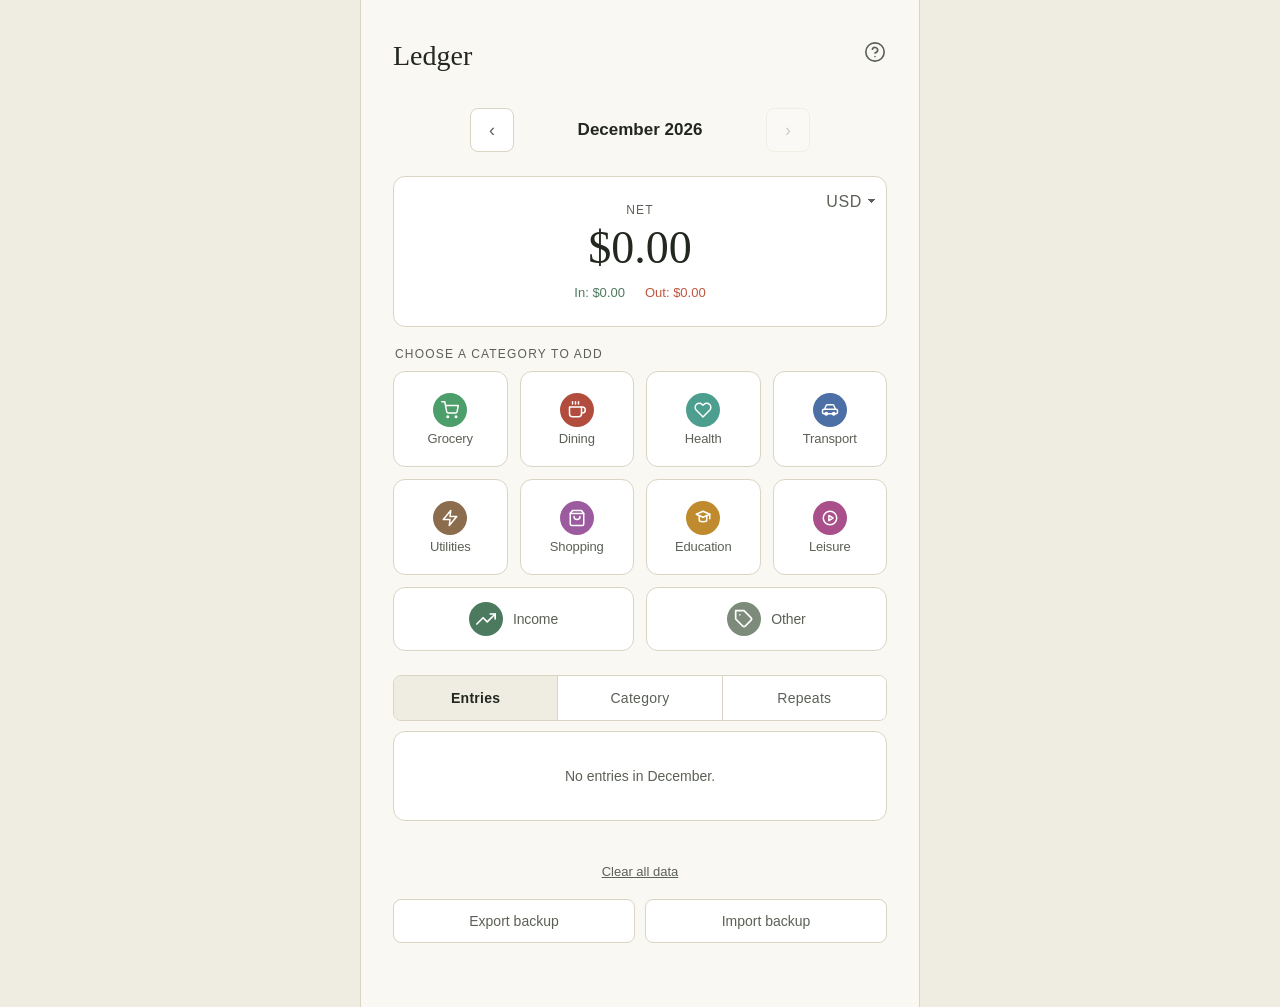
==== index.html @ 0d88c91e "CPM-999 Initial commit" ====
<!DOCTYPE html>
<html lang="en">
<head>
<meta charset="UTF-8">
<meta name="viewport" content="width=device-width, initial-scale=1, viewport-fit=cover">
<meta name="color-scheme" content="light dark">
<link rel="icon" type="image/svg+xml" href="data:image/svg+xml,%3Csvg%20xmlns%3D%22http%3A%2F%2Fwww.w3.org%2F2000%2Fsvg%22%20viewBox%3D%220%200%201024%201024%22%3E%20%3Cstyle%3E%20.bg%7Bfill%3A%237C8B7A%7D.page%7Bfill%3A%23FAF8F3%7D.spine%7Bfill%3A%235C695A%7D.line%7Bfill%3A%238B9682%7D.coin%7Bfill%3A%234C7A5E%7D.mark%7Bstroke%3A%23FAF8F3%7D%20%40media%20%28prefers-color-scheme%3A%20dark%29%7B%20.bg%7Bfill%3A%239BAA98%7D.spine%7Bfill%3A%236E7C6C%7D.line%7Bfill%3A%23A3AE9B%7D.coin%7Bfill%3A%233E6B50%7D%20%7D%20%3C%2Fstyle%3E%20%3Crect%20width%3D%221024%22%20height%3D%221024%22%20rx%3D%22200%22%20class%3D%22bg%22%2F%3E%20%3CclipPath%20id%3D%22pg%22%3E%3Crect%20x%3D%22300%22%20y%3D%22210%22%20width%3D%22460%22%20height%3D%22620%22%20rx%3D%2234%22%2F%3E%3C%2FclipPath%3E%20%3Cg%20clip-path%3D%22url%28%23pg%29%22%3E%20%3Crect%20x%3D%22300%22%20y%3D%22210%22%20width%3D%22460%22%20height%3D%22620%22%20class%3D%22page%22%2F%3E%20%3Crect%20x%3D%22300%22%20y%3D%22210%22%20width%3D%2270%22%20height%3D%22620%22%20class%3D%22spine%22%2F%3E%20%3C%2Fg%3E%20%3Cg%20class%3D%22line%22%3E%20%3Crect%20x%3D%22430%22%20y%3D%22360%22%20width%3D%22260%22%20height%3D%2226%22%20rx%3D%2213%22%2F%3E%20%3Crect%20x%3D%22430%22%20y%3D%22460%22%20width%3D%22260%22%20height%3D%2226%22%20rx%3D%2213%22%2F%3E%20%3Crect%20x%3D%22430%22%20y%3D%22560%22%20width%3D%22260%22%20height%3D%2226%22%20rx%3D%2213%22%2F%3E%20%3Crect%20x%3D%22430%22%20y%3D%22660%22%20width%3D%22130%22%20height%3D%2226%22%20rx%3D%2213%22%2F%3E%20%3C%2Fg%3E%20%3Ccircle%20cx%3D%22720%22%20cy%3D%22800%22%20r%3D%22130%22%20class%3D%22coin%22%2F%3E%20%3Cpath%20d%3D%22M665%20805%20L705%20850%20L785%20745%22%20fill%3D%22none%22%20class%3D%22mark%22%20stroke-width%3D%2228%22%20stroke-linecap%3D%22round%22%20stroke-linejoin%3D%22round%22%2F%3E%20%3C%2Fsvg%3E">
<link rel="icon" type="image/png" sizes="32x32" media="(prefers-color-scheme: light)" href="[data-uri]">
<link rel="icon" type="image/png" sizes="16x16" media="(prefers-color-scheme: light)" href="[data-uri]">
<link rel="icon" type="image/png" sizes="32x32" media="(prefers-color-scheme: dark)" href="[data-uri]">
<link rel="icon" type="image/png" sizes="16x16" media="(prefers-color-scheme: dark)" href="[data-uri]">
<link rel="apple-touch-icon" sizes="180x180" href="[data-uri]">
<meta name="apple-mobile-web-app-capable" content="yes">
<meta name="mobile-web-app-capable" content="yes">
<meta name="apple-mobile-web-app-title" content="Ledger">
<meta name="apple-mobile-web-app-status-bar-style" content="default">
<meta name="format-detection" content="telephone=no">
<meta name="theme-color" content="#FAF8F3" media="(prefers-color-scheme: light)">
<meta name="theme-color" content="#1B1D18" media="(prefers-color-scheme: dark)">
<title>Ledger — expense tracker</title>
<style>
  :root {
    --paper: #FAF8F3;
    --ink: #22271F;
    --ink-soft: #5B6156;
    --hairline: #D9D4C4;
    --accent: #7C8B7A;
    /* Same sage, darkened to clear 4.5:1 on paper and card. --accent itself
       is only 3.4:1 there, which is fine behind white text or as a 1px
       border but fails as a text colour. */
    --accent-text: #5A6858;
    --expense: #C0563F;
    --income: #4C7A5E;
    --card: #FFFFFF;
    --shell: #EFECE2;
  }
  @media (prefers-color-scheme: dark) {
    :root {
      --paper: #1B1D18;
      --ink: #EDEAE0;
      --ink-soft: #A8AA9C;
      --hairline: #454940;
      --accent: #9BAA98;
      /* Already 7:1 on this ground, so no darkened variant is needed. */
      --accent-text: #9BAA98;
      --expense: #E2795F;
      --income: #7FB894;
      /* Lifted well clear of --paper: at #24261F the cards were 1.1:1
         against the page and the border did all the work of defining them. */
      --card: #34372D;
      --shell: #121410;
    }
  }
  * { box-sizing: border-box; }
  html {
    -webkit-text-size-adjust: 100%;
    background: var(--paper);
  }
  body {
    margin: 0;
    background: var(--paper);
    color: var(--ink);
    font-family: -apple-system, BlinkMacSystemFont, "Segoe UI", sans-serif;
    -webkit-font-smoothing: antialiased;
    -webkit-tap-highlight-color: transparent;
    overscroll-behavior-y: none;
  }
  /* Interactive elements: kill the 350ms double-tap delay, the long-press
     callout menu, and accidental text selection on rapid taps. */
  button, select, .tile, .tab-btn {
    touch-action: manipulation;
    -webkit-user-select: none;
    user-select: none;
    -webkit-touch-callout: none;
  }
  button { color: inherit; }
  :focus-visible {
    outline: 2px solid var(--accent);
    outline-offset: 2px;
  }
  @media (prefers-reduced-motion: reduce) {
    * { transition: none !important; animation: none !important; }
  }
  .wrap {
    max-width: 480px;
    margin: 0 auto;
    padding-top: max(24px, env(safe-area-inset-top));
    padding-left: max(20px, env(safe-area-inset-left));
    padding-right: max(20px, env(safe-area-inset-right));
    padding-bottom: calc(48px + env(safe-area-inset-bottom));
  }
  header {
    display: flex;
    align-items: flex-start;
    justify-content: space-between;
    margin-bottom: 24px;
  }
  header h1 {
    font-family: Georgia, "Times New Roman", serif;
    font-weight: 400;
    font-size: 24px;
    margin: 0;
  }
  /* Ghost icon button, matching .calc-cancel's minimal chrome — the hit
     area is a full 44pt square, pulled back with negative margin so the
     visible glyph aligns with the title rather than the header edge. */
  .help-btn {
    flex-shrink: 0;
    width: 44px;
    height: 44px;
    margin: -10px -10px 0 0;
    padding: 0;
    border: none;
    background: none;
    color: var(--ink-soft);
    display: flex;
    align-items: center;
    justify-content: center;
    cursor: pointer;
  }
  .help-btn svg { width: 22px; height: 22px; }
  /* A set-once preference, so it reads as quiet text — but keeps a full
     44pt hit area via padding rather than visible bulk. */
  #currencySelect {
    position: absolute;
    top: 2px;
    right: 2px;
    height: 44px;
    padding: 0 22px 0 8px;
    border: none;
    border-radius: 8px;
    background-color: transparent;
    color: var(--ink-soft);
    font-size: 16px; /* below 16px iOS zooms the page on focus */
    letter-spacing: 0.04em;
    font-family: inherit;
    text-align: right;
    -webkit-appearance: none;
    appearance: none;
    background-image: linear-gradient(45deg, transparent 50%, var(--ink-soft) 50%),
                      linear-gradient(135deg, var(--ink-soft) 50%, transparent 50%);
    background-position: calc(100% - 12px) 50%, calc(100% - 8px) 50%;
    background-size: 4px 4px, 4px 4px;
    background-repeat: no-repeat;
  }

  .balance-card {
    position: relative;
    background: var(--card);
    border: 1px solid var(--hairline);
    border-radius: 12px;
    padding: 26px 24px;
    text-align: center;
    margin-bottom: 20px;
  }
  .balance-label {
    font-size: 12px;
    letter-spacing: 0.1em;
    text-transform: uppercase;
    color: var(--ink-soft);
    margin: 0 0 8px;
  }
  .balance-amount {
    font-family: Georgia, "Times New Roman", serif;
    font-size: 40px;
    line-height: 1;
    margin: 0;
    font-variant-numeric: tabular-nums;
  }
  .balance-amount.negative { color: var(--expense); }
  .balance-sub {
    display: flex;
    justify-content: center;
    gap: 20px;
    margin-top: 14px;
    font-size: 13px;
    color: var(--ink-soft);
  }
  .balance-sub span.in { color: var(--income); }
  .balance-sub span.out { color: var(--expense); }

  .section-label {
    font-size: 12px;
    letter-spacing: 0.1em;
    text-transform: uppercase;
    color: var(--ink-soft);
    margin: 0 0 10px 2px;
  }

  /* Ten categories, four columns, three rows — every category on screen with
     no sideways scroll and no part-empty row.

     Five columns fit the same ten tiles in two rows, but at 390px that left
     each tile ~64px wide and the grid read as jammed. Four columns give ~80px,
     which is the roomy feel the old 8-visible layout had, and the third row
     is filled rather than ragged: Income and Other — the income one and the
     catch-all — span two columns each as wide tiles. */
  .tile-grid {
    display: grid;
    /* minmax(0, …) not 1fr: a plain 1fr floors each track at the tile's
       min-content width, and the longer labels are wide enough to push the
       last column off-screen rather than letting the track shrink. */
    grid-template-columns: repeat(4, minmax(0, 1fr));
    gap: 10px;
    margin-bottom: 24px;
  }
  .tile {
    background: var(--card);
    border: 1px solid var(--hairline);
    border-radius: 12px;
    min-height: 84px;
    padding: 10px 3px 8px;
    display: flex;
    flex-direction: column;
    align-items: center;
    /* Safe to centre because .tile-label below reserves the same height in
       every tile, so all ten content blocks are identical and the icons land
       on one line anyway. Centring without that reservation lifts the
       wrapping tile's icon above the row; top-anchoring instead leaves dead
       space under the short labels. Equal label heights avoids both. */
    justify-content: center;
    gap: 5px;
    cursor: pointer;
    font-family: inherit;
    transition: transform 0.12s ease, background 0.12s ease;
  }
  .tile:active {
    transform: scale(0.94);
    background: var(--hairline);
  }
  /* The two catch-all tiles take the last row as a pair, laid out
     horizontally so they read as a deliberate group rather than as two
     square tiles stretched to fit. */
  .tile.wide {
    grid-column: span 2;
    flex-direction: row;
    justify-content: center;
    min-height: 58px;
    gap: 10px;
    padding: 8px 12px;
  }
  .tile.wide .tile-label {
    width: auto;
    text-align: left;
    font-size: 13px;
  }
  .tile-icon {
    width: 34px;
    height: 34px;
    border-radius: 50%;
    display: flex;
    align-items: center;
    justify-content: center;
    color: #fff;
    flex-shrink: 0;
  }
  .tile-label {
    /* Floor is 11px: below that these labels stop being comfortably legible
       on a phone. At four columns every name fits on one line down to a
       320px viewport, but the soft hyphens defined in the script stay as a
       safety net — the tile centres one or two lines equally well. */
    font-size: clamp(11px, 3.2vw, 12.5px);
    color: var(--ink-soft);
    text-align: center;
    line-height: 1.15;
    letter-spacing: -0.01em;
    width: 100%;
    hyphens: auto;
    -webkit-hyphens: auto;
    overflow-wrap: break-word;
    display: flex;
    flex-direction: column;
    justify-content: center;
  }
  /* Four columns leave every label on one line down to a 320px viewport, so
     the two-line reservation this used to need at five columns is gone — it
     only added dead space under the short names. */

  /* Swipe-to-delete: .entry is the clipping track, .entry-content slides over
     the delete action sitting behind it. */
  .entry {
    position: relative;
    overflow: hidden;
    background: var(--card); /* backstop: never let anything show through */
    border-bottom: 1px solid var(--hairline);
  }
  .entry:last-child { border-bottom: none; }
  .entry-content {
    position: relative;
    display: flex;
    align-items: center;
    justify-content: space-between;
    gap: 10px;
    padding: 12px 16px;
    min-height: 60px;
    background: var(--card);
    transform: translate3d(0, 0, 0);
    transition: transform 0.25s cubic-bezier(0.22, 0.61, 0.36, 1),
                background 0.14s ease;
  }
  /* Layer promotion only while dragging — a permanent will-change on every
     row means dozens of compositor layers repainting on every render. */
  .entry.swiping .entry-content,
  .entry.open-left .entry-content,
  .entry.open-right .entry-content { will-change: transform; }
  .entry.swiping .entry-content { transition: none; }
  /* Action panels are only painted while a swipe is actually happening.
     Leaving a full-height red Delete panel permanently rendered under
     every row means any compositor hiccup on re-render can flash it
     through — which is exactly what iOS did after saving an edit. */
  .entry-actions,
  .entry-actions-left {
    position: absolute;
    top: 0;
    bottom: 0;
    width: 96px;
    display: flex;
    opacity: 0;
    pointer-events: none;
  }
  .entry-actions { right: 0; }
  .entry-actions-left { left: 0; }
  .entry.swiping .entry-actions,
  .entry.swiping .entry-actions-left,
  .entry.open-right .entry-actions,
  .entry.open-left .entry-actions-left {
    opacity: 1;
    pointer-events: auto;
  }
  .entry-edit {
    flex: 1;
    border: none;
    background: var(--accent);
    color: #fff;
    font-size: 15px;
    font-family: inherit;
    cursor: pointer;
  }
  .entry-edit:active { filter: brightness(0.92); }
  .entry-delete {
    flex: 1;
    border: none;
    background: var(--expense);
    color: #fff;
    font-size: 15px;
    font-family: inherit;
    cursor: pointer;
  }
  .entry-delete:active { filter: brightness(0.9); }
  .entry-left { display: flex; align-items: center; gap: 10px; min-width: 0; }
  .entry-dot {
    width: 26px;
    height: 26px;
    border-radius: 50%;
    flex-shrink: 0;
    display: flex;
    align-items: center;
    justify-content: center;
    color: #fff;
  }
  .entry-text { display: flex; flex-direction: column; min-width: 0; }
  .entry-desc {
    font-size: 15px;
    overflow: hidden;
    text-overflow: ellipsis;
    white-space: nowrap;
  }
  /* Clamped like .entry-desc above: a long category name ('Aug 17 ·
     Utilities') used to wrap and make that one row taller than its
     neighbours, so row heights rippled with the day of the month. */
  .entry-meta {
    font-size: 13px;
    color: var(--ink-soft);
    margin-top: 1px;
    overflow: hidden;
    text-overflow: ellipsis;
    white-space: nowrap;
  }
  .entry-right { display: flex; align-items: center; flex-shrink: 0; }
  .entry-amount {
    font-variant-numeric: tabular-nums;
    font-size: 15px;
    font-weight: 500;
  }
  .entry-amount.expense { color: var(--expense); }
  .entry-amount.income { color: var(--income); }
  .show-all-btn {
    display: block;
    width: 100%;
    min-height: 48px;
    border: none;
    border-top: 1px solid var(--hairline);
    background: var(--card);
    color: var(--accent-text);
    font-family: inherit;
    font-size: 14px;
    font-weight: 500;
    cursor: pointer;
  }
  .show-all-btn:active { background: var(--hairline); }
  .swipe-hint {
    text-align: center;
    font-size: 12px;
    color: var(--ink-soft);
    padding: 10px 4px 2px;
  }

  .entry-list-card {
    background: var(--card);
    border: 1px solid var(--hairline);
    border-radius: 12px;
    overflow: hidden;
  }
  .tab-row {
    display: flex;
    border: 1px solid var(--hairline);
    border-radius: 8px;
    overflow: hidden;
    margin-bottom: 10px;
  }
  /* The month is now the scope for the whole view, so it stays pinned
     while you scroll rather than scrolling away above the entries.
     The opaque background has to span the full content column — when this
     was capped at 340px inside a 350px column, rows scrolled visibly
     through the ~5px gutter left at each side. The cap now lives on the
     inner row instead, so the controls keep their original placement. */
  .month-nav {
    position: sticky;
    top: 0;
    z-index: 10;
    margin-left: calc(-1 * max(20px, env(safe-area-inset-left)));
    margin-right: calc(-1 * max(20px, env(safe-area-inset-right)));
    margin-bottom: 14px;
    padding: 6px max(20px, env(safe-area-inset-right)) 10px
                  max(20px, env(safe-area-inset-left));
    background: var(--paper);
  }
  .month-nav-inner {
    display: flex;
    align-items: center;
    justify-content: center;
    gap: 8px;
    max-width: 340px;
    margin: 0 auto;
  }
  .month-label {
    display: inline-flex;
    flex: 1;
    align-items: center;
    justify-content: center;
    gap: 8px;
    min-height: 44px;
    min-width: 0;
    padding: 0 6px;
    border: none;
    border-radius: 8px;
    background: transparent;
    /* explicit, or browsers grey the text out when disabled */
    color: var(--ink);
    font-family: inherit;
    font-size: 17px;
    font-weight: 600;
    text-align: center;
    cursor: pointer;
  }
  .month-label:disabled { cursor: default; }
  .today-pill {
    display: none;
    padding: 3px 8px;
    border-radius: 999px;
    background: var(--accent);
    color: var(--card);
    font-size: 11px;
    font-weight: 600;
    letter-spacing: 0.04em;
    text-transform: uppercase;
  }
  /* Only offered when it would actually do something. */
  .month-label.actionable .today-pill { display: inline-block; }
  .month-label.actionable:active { background: var(--hairline); }
  .month-arrow {
    width: 44px;
    height: 44px;
    border: 1px solid var(--hairline);
    border-radius: 8px;
    background: var(--card);
    color: var(--ink-soft);
    font-size: 18px;
    cursor: pointer;
    font-family: inherit;
  }
  .month-arrow:active { background: var(--hairline); }
  .tab-btn {
    flex: 1;
    min-height: 44px;
    padding: 0;
    background: var(--card);
    border: none;
    font-size: 14px;
    letter-spacing: 0.02em;
    color: var(--ink-soft);
    cursor: pointer;
    font-family: inherit;
  }
  .tab-btn + .tab-btn { border-left: 1px solid var(--hairline); }
  /* A view switch, not a primary action. Filling this with --ink gave it the
     same weight as the 'Add entry' button, and in dark mode that made the
     selected tab the brightest thing on screen — louder than the balance.
     Selection now reads from three quieter signals instead: recessed
     ground, full-strength ink, heavier weight. */
  .tab-btn.active {
    background: var(--shell);
    color: var(--ink);
    font-weight: 600;
  }

  .cat-row { border-bottom: 1px solid var(--hairline); }
  .cat-row:last-child { border-bottom: none; }
  /* The summary line is the disclosure control for the entries beneath it. */
  .cat-row-main {
    display: flex;
    align-items: center;
    justify-content: space-between;
    gap: 8px;
    width: 100%;
    padding: 12px 16px;
    border: none;
    background: none;
    font-family: inherit;
    text-align: left;
    cursor: pointer;
  }
  .cat-row-main:active { background: var(--hairline); }
  .cat-row-left { display: flex; align-items: center; gap: 10px; flex: 1; min-width: 0; }
  .cat-row-body { flex: 1; min-width: 0; }
  .cat-row-line {
    display: flex;
    align-items: baseline;
    justify-content: space-between;
    gap: 10px;
  }
  .cat-row-name { font-size: 14px; color: var(--ink); }
  .cat-row-count { font-size: 12px; color: var(--ink-soft); margin-top: 1px; }
  .cat-row-amount {
    font-variant-numeric: tabular-nums;
    font-size: 14px;
    font-weight: 500;
  }
  .cat-chevron {
    flex-shrink: 0;
    width: 16px;
    height: 16px;
    color: var(--ink-soft);
    transition: transform 0.18s ease;
  }
  .cat-row-main[aria-expanded="true"] .cat-chevron { transform: rotate(90deg); }

  /* Month-over-month change. This is a polarity reading, not a category
     identity, so it takes the status colours (--expense / --income) rather
     than any category hue — and it always ships an arrow and a number, so
     the meaning never rests on colour alone. */
  .cat-delta {
    display: inline-flex;
    align-items: baseline;
    gap: 3px;
    font-size: 12px;
    font-variant-numeric: tabular-nums;
    white-space: nowrap;
    color: var(--ink-soft);
  }
  .cat-delta.worse { color: var(--expense); }
  .cat-delta.better { color: var(--income); }
  .cat-delta-arrow { font-size: 11px; line-height: 1; }

  .cat-bar-track {
    height: 4px;
    background: var(--hairline);
    border-radius: 2px;
    margin-top: 6px;
    overflow: hidden;
  }
  .cat-bar-fill {
    height: 100%;
    /* Rounded at the data end only, so the bar reads as a measured length
       growing from the baseline rather than a floating capsule. */
    border-radius: 0 2px 2px 0;
    /* A category worth a rounding error still gets a visible mark instead of
       disappearing, which would read as 'no spending' rather than 'a little'. */
    min-width: 3px;
  }

  /* Disclosure: the individual entries behind a category's total. */
  .cat-detail { padding: 0 16px 10px 52px; }
  .cat-detail[hidden] { display: none; }
  .cat-detail-row {
    display: flex;
    align-items: baseline;
    justify-content: space-between;
    gap: 10px;
    width: 100%;
    min-height: 36px;
    padding: 5px 0;
    border: none;
    background: none;
    font-family: inherit;
    text-align: left;
    cursor: pointer;
    border-top: 1px solid var(--hairline);
  }
  .cat-detail-row:active { opacity: 0.55; }
  .cat-detail-desc {
    flex: 1;
    min-width: 0;
    font-size: 13px;
    color: var(--ink);
    overflow: hidden;
    text-overflow: ellipsis;
    white-space: nowrap;
  }
  .cat-detail-date { flex-shrink: 0; font-size: 12px; color: var(--ink-soft); }
  .cat-detail-amount.expense { color: var(--expense); }
  .cat-detail-amount.income { color: var(--income); }
  .cat-detail-amount {
    font-size: 13px;
    font-variant-numeric: tabular-nums;
    flex-shrink: 0;
  }
  .month-arrow[disabled] {
    opacity: 0.28;
    cursor: default;
  }
  .cat-group-label {
    display: flex;
    align-items: baseline;
    justify-content: space-between;
    gap: 10px;
    font-size: 11px;
    letter-spacing: 0.1em;
    text-transform: uppercase;
    color: var(--ink-soft);
    padding: 14px 16px 8px;
    border-bottom: 1px solid var(--hairline);
  }
  .cat-group-total {
    font-size: 13px;
    letter-spacing: 0;
    font-weight: 600;
    color: var(--ink);
    font-variant-numeric: tabular-nums;
  }
  .empty-state {
    text-align: center;
    padding: 36px 20px;
    color: var(--ink-soft);
    font-size: 14px;
  }

  .reset-link {
    display: block;
    width: 100%;
    min-height: 44px;
    text-align: center;
    margin-top: 28px;
    font-size: 13px;
    color: var(--ink-soft);
    text-decoration: underline;
    cursor: pointer;
    background: none;
    border: none;
    font-family: inherit;
  }
  .backup-row {
    display: flex;
    gap: 10px;
    margin-top: 6px;
  }
  .backup-btn {
    flex: 1;
    min-height: 44px;
    padding: 0;
    border: 1px solid var(--hairline);
    border-radius: 8px;
    background: var(--card);
    color: var(--ink-soft);
    font-size: 14px;
    cursor: pointer;
    font-family: inherit;
  }
  .backup-btn:active { background: var(--hairline); }

  /* Calculator overlay.
     Presented as a sheet that slides up, the way every native iOS modal
     does — it used to hard-cut from display:none, which is the single
     biggest tell that this isn't a native app. Kept out of the layout with
     visibility rather than display so the transform can animate at all, and
     the visibility flip is delayed on close until the slide has finished
     (same technique as .toast below). The paper ground lives on .calc-sheet,
     not here, so the page stays visible behind the sheet as it travels. */
  .calc-overlay {
    position: fixed;
    top: 0;
    left: 0;
    right: 0;
    /* Height is driven by JS off visualViewport so the Add button is never
       trapped under the iOS keyboard. This is the no-JS fallback. */
    height: 100%;
    height: 100dvh;
    z-index: 50;
    display: flex;
    flex-direction: column;
    overscroll-behavior: contain;
    visibility: hidden;
    pointer-events: none;
    transition: visibility 0s linear 0.3s;
  }
  .calc-overlay.open {
    visibility: visible;
    pointer-events: auto;
    transition: visibility 0s linear 0s;
  }
  .calc-sheet {
    flex: 1;
    min-height: 0;
    display: flex;
    flex-direction: column;
    background: var(--paper);
    transform: translateY(100%);
    /* Decelerating curve — the sheet arrives rather than stopping dead. */
    transition: transform 0.3s cubic-bezier(0.32, 0.72, 0, 1);
  }
  .calc-overlay.open .calc-sheet { transform: translateY(0); }
  /* Top half is locked at exactly 50% of the sheet, not "whatever's left
     after the bottom claims its share" — the two previously competed via
     flex-grow/shrink and the split drifted with content. */
  .calc-top-half {
    flex: 0 0 50%;
    min-height: 0;
    display: flex;
    flex-direction: column;
  }
  .calc-top {
    display: flex;
    align-items: center;
    justify-content: space-between;
    gap: 8px;
    flex: 0 0 auto;
    padding-top: max(10px, env(safe-area-inset-top));
    padding-left: max(16px, env(safe-area-inset-left));
    padding-right: max(16px, env(safe-area-inset-right));
    padding-bottom: 8px;
  }
  .calc-cancel {
    background: none;
    border: none;
    color: var(--ink-soft);
    font-size: 16px;
    min-height: 44px;
    padding: 0 4px 0 0;
    cursor: pointer;
    font-family: inherit;
  }
  .calc-cat {
    position: relative;
    display: flex;
    align-items: center;
    gap: 8px;
    min-width: 0;
    flex: 0 1 auto;
    min-height: 44px;
    font-size: 16px;
    color: var(--ink-soft);
  }
  .calc-cat .tile-icon { width: 24px; height: 24px; }
  /* A native select is as wide as its longest option ('Transport'), which
     stranded the caret far from short names like 'Other'. Show a label
     sized to the actual value and lay the select over it invisibly. */
  .cat-label {
    font-size: 16px;
    color: var(--ink);
    white-space: nowrap;
    overflow: hidden;
    text-overflow: ellipsis;
    min-width: 0;
    padding-right: 14px;
    background-image: linear-gradient(45deg, transparent 50%, var(--ink-soft) 50%),
                      linear-gradient(135deg, var(--ink-soft) 50%, transparent 50%);
    background-position: calc(100% - 5px) calc(50% + 1px), calc(100% - 1px) calc(50% + 1px);
    background-size: 4px 4px, 4px 4px;
    background-repeat: no-repeat;
  }
  #calcCatSelect {
    position: absolute;
    inset: -1px;
    width: auto;
    height: auto;
    margin: 0;
    padding: 0;
    border: none;
    opacity: 0;
    font-size: 16px;
    background: transparent;
    -webkit-appearance: none;
    appearance: none;
  }
  /* Direction is now implied by category (Income = in, everything else =
     out), so the toggle's slot goes to the date. */
  .date-btn {
    position: relative;
    flex-shrink: 0;
    display: inline-flex;
    align-items: center;
    justify-content: center;
    gap: 6px;
    min-width: 44px;
    height: 44px;
    padding: 0 10px;
    border: 1px solid var(--hairline);
    border-radius: 10px;
    background: var(--card);
    color: var(--ink-soft);
    /* The repeat chip beside the date is a real <button>, so these two keep
       the pair identical rather than letting the button take UA defaults. */
    font-family: inherit;
    cursor: pointer;
  }
  .date-btn svg { width: 20px; height: 20px; flex-shrink: 0; }
  .date-btn[hidden] { display: none; }
  /* A bare icon hides which date is set, which matters when editing an old
     entry — so the date shows itself whenever it isn't today. */
  .date-badge {
    font-size: 13px;
    font-family: inherit;
    color: var(--ink);
    white-space: nowrap;
  }
  .date-btn.off-today {
    border-color: var(--accent-text);
    color: var(--accent-text);
  }
  .date-btn input[type="date"] {
    position: absolute;
    inset: -1px;
    width: auto;
    height: auto;
    margin: 0;
    padding: 0;
    border: none;
    opacity: 0;
    font-size: 16px;
    background: transparent;
    -webkit-appearance: none;
    appearance: none;
  }

  /* The amount used to absorb all spare height. It only ever holds a short
     number, so it's sized to content now and the keypad takes the slack. */
  /* Amount owns the top half, so it's set larger — a small number floating
     in a tall area reads as a layout bug rather than a design. */
  .calc-display {
    flex: 1 1 auto;
    min-height: 0;
    display: flex;
    align-items: center;
    justify-content: center;
    gap: 4px;
    padding: 6px 24px 10px;
    overflow: hidden;
  }
  .amount-sign {
    font-family: Georgia, "Times New Roman", serif;
    font-size: clamp(28px, 9vw, 44px);
    line-height: 1;
    color: var(--expense);
  }
  .amount-sign.income { color: var(--income); }
  .calc-display-amount {
    font-family: Georgia, "Times New Roman", serif;
    font-size: clamp(44px, 16vw, 76px);
    line-height: 1.05;
    font-variant-numeric: tabular-nums;
    word-break: break-all;
    text-align: center;
    transition: color 0.2s ease;
  }
  .calc-memo {
    display: flex;
    align-items: center;
    flex: 0 0 auto;
    padding-left: max(20px, env(safe-area-inset-left));
    padding-right: max(20px, env(safe-area-inset-right));
    padding-bottom: 14px;
  }
  .calc-memo[hidden] { display: none; }

  .tag-chip.add-tag {
    min-width: 44px;
    padding: 0;
    font-size: 22px;
    line-height: 1;
    color: var(--ink-soft);
    border-style: dashed;
  }
  .tag-chip.add-tag.active { background: var(--card); color: var(--ink-soft); }
  /* Exactly 50%, matching .calc-top-half — tags/keypad/button then split
     that fixed box between them via their own flex rules. */
  .calc-bottom {
    flex: 0 0 50%;
    min-height: 0;
    display: flex;
    flex-direction: column;
  }
  /* One row. Two rows looked broken for categories with only 3-4 tags,
     which left the second column half-empty and the row ragged. */
  .calc-tags {
    display: flex;
    align-items: center;
    flex: 0 0 auto;
    gap: 8px;
    overflow-x: auto;
    overflow-y: hidden;
    -webkit-overflow-scrolling: touch;
    overscroll-behavior-x: contain;
    scrollbar-width: none;
    padding-left: max(20px, env(safe-area-inset-left));
    padding-right: max(20px, env(safe-area-inset-right));
    padding-bottom: 12px;
  }
  .calc-tags::-webkit-scrollbar { display: none; }
  .tag-chip {
    flex: 0 0 auto;
    min-height: 44px;
    padding: 0 16px;
    border: 1px solid var(--hairline);
    border-radius: 999px;
    background: var(--card);
    color: var(--ink);
    font-family: inherit;
    font-size: 15px;
    white-space: nowrap;
    cursor: pointer;
  }
  .tag-chip.active {
    background: var(--ink);
    border-color: var(--ink);
    color: var(--paper);
  }
  .tag-chip:active { transform: scale(0.96); }
  .note-input {
    flex: 1 1 auto;
    min-width: 0;
    height: 42px;
    padding: 0 12px;
    border: 1px solid var(--hairline);
    border-radius: 8px;
    background: var(--card);
    color: var(--ink);
    font-family: inherit;
    font-size: 16px; /* keeps iOS from zooming on focus */
    text-align: left;
    -webkit-appearance: none;
    appearance: none;
  }
  /* Real date input laid invisibly over the chip: tapping opens the native
     picker while the chip shows a friendly 'Today' instead of 08/21/2026. */
  /* Slack is shared, weighted toward the keypad, so a tall phone grows the
     keys rather than leaving a void under the amount. Capped so keys don't
     become absurd, and able to shrink on small screens. */
  .calc-keypad {
    display: grid;
    flex: 1 1 auto;
    grid-template-columns: repeat(3, 1fr);
    grid-template-rows: repeat(4, minmax(46px, 1fr));
    gap: 1px;
    background: var(--hairline);
    border-top: 1px solid var(--hairline);
  }
  /* Georgia stays on the display amount and the balance, where its old-style
     figures are the whole character of the thing. It's wrong here though: in
     Georgia 0/1/2 sit at x-height, 3/4/5/7/9 descend and 6/8 ascend, so a
     12-key grid of them reads ragged. Georgia has no lining set to switch to,
     so the keypad alone takes the system face with tabular figures. */
  .calc-key {
    background: var(--paper);
    border: none;
    min-height: 0;
    padding: 0;
    font-size: 25px;
    color: var(--ink);
    cursor: pointer;
    font-family: inherit;
    font-variant-numeric: tabular-nums lining-nums;
  }
  .calc-key:active { background: var(--hairline); }
  .calc-key.func { font-family: inherit; font-size: 18px; color: var(--ink-soft); }
  .calc-add-btn {
    flex-shrink: 0;
    margin-top: 14px;
    margin-left: max(20px, env(safe-area-inset-left));
    margin-right: max(20px, env(safe-area-inset-right));
    /* clears the home indicator on Face ID iPhones */
    margin-bottom: calc(16px + env(safe-area-inset-bottom));
    min-height: 58px;
    padding: 0;
    background: var(--ink);
    color: var(--paper);
    border: none;
    border-radius: 12px;
    font-size: 17px;
    font-weight: 600;
    letter-spacing: 0.01em;
    cursor: pointer;
    font-family: inherit;
  }
  .calc-add-btn:active { opacity: 0.75; }

  /* Safety net for viewports shorter than any currently-supported iPhone
     (this class was discontinued when iOS 16 dropped support) — keeps the
     Add button reachable rather than clipped if content briefly exceeds
     the 50% box, e.g. with the memo row open. */
  @media (max-height: 600px) {
    .calc-keypad { grid-template-rows: repeat(4, minmax(38px, 1fr)); }
    .calc-add-btn { margin-top: 8px; margin-bottom: 10px; min-height: 46px; }
  }

  /* Landscape phone. The 50/50 split assumes a tall screen: at ~390px of
     height the bottom half gets ~195px but needs ~270px for tags, keypad and
     button, which pushed 'Add entry' clean off the bottom of the screen. A
     short viewport doesn't need half of itself to show one number, so the
     amount takes only what it needs and the keypad claims the remainder.
     Sits before the desktop block below so a short desktop window keeps its
     own sizing. */
  @media (max-height: 460px) {
    .calc-top-half { flex: 0 0 auto; }
    .calc-display { flex: 0 0 auto; min-height: 0; padding: 2px 20px 4px; }
    .calc-display-amount { font-size: clamp(26px, 9vh, 40px); }
    .amount-sign { font-size: clamp(18px, 6vh, 28px); }
    .calc-top { padding-top: max(6px, env(safe-area-inset-top)); padding-bottom: 4px; }
    .calc-bottom { flex: 1 1 auto; }
    .calc-tags { padding-bottom: 8px; }
    .calc-keypad { grid-template-rows: repeat(4, minmax(32px, 1fr)); }
    .calc-add-btn {
      margin-top: 6px;
      margin-bottom: calc(6px + env(safe-area-inset-bottom));
      min-height: 40px;
    }
    /* The memo row and tag chips together don't fit alongside the keypad
       here; the chips are the redundant half since the memo field is what
       the '+' chip opens. */
    .calc-memo { padding-bottom: 6px; }
  }

  /* Help overlay. Same slide-up sheet mechanics as the calculator, minus the
     keyboard-aware resize — there's no text input to defend against.
     .sheet-overlay / .sheet-panel share every rule here: the repeat editor
     and the recurring-edit chooser are the same kind of object, and building
     them on this vocabulary keeps one set of sheet mechanics in the file. */
  .help-overlay,
  .sheet-overlay {
    position: fixed;
    top: 0;
    left: 0;
    right: 0;
    height: 100%;
    height: 100dvh;
    z-index: 50;
    display: flex;
    flex-direction: column;
    overscroll-behavior: contain;
    visibility: hidden;
    pointer-events: none;
    transition: visibility 0s linear 0.3s;
  }
  .help-overlay.open,
  .sheet-overlay.open {
    visibility: visible;
    pointer-events: auto;
    transition: visibility 0s linear 0s;
  }
  .help-sheet,
  .sheet-panel {
    flex: 1;
    min-height: 0;
    display: flex;
    flex-direction: column;
    background: var(--paper);
    transform: translateY(100%);
    transition: transform 0.3s cubic-bezier(0.32, 0.72, 0, 1);
  }
  .help-overlay.open .help-sheet,
  .sheet-overlay.open .sheet-panel { transform: translateY(0); }

  /* A short chooser reads better anchored to the bottom edge than stretched
     to full height, so .anchored lets the panel size to its content. */
  .sheet-overlay.anchored { justify-content: flex-end; }
  .sheet-overlay.anchored .sheet-panel {
    flex: 0 0 auto;
    max-height: 100%;
    overflow-y: auto;
    -webkit-overflow-scrolling: touch;
    border-radius: 16px 16px 0 0;
    padding-bottom: calc(16px + env(safe-area-inset-bottom));
  }
  .help-top {
    display: flex;
    align-items: center;
    justify-content: space-between;
    gap: 8px;
    flex: 0 0 auto;
    padding-top: max(14px, env(safe-area-inset-top));
    padding-left: max(20px, env(safe-area-inset-left));
    padding-right: max(20px, env(safe-area-inset-right));
    padding-bottom: 12px;
    border-bottom: 1px solid var(--hairline);
  }
  .help-top h2 {
    font-family: Georgia, "Times New Roman", serif;
    font-weight: 400;
    font-size: 20px;
    margin: 0;
  }
  /* The repeat editor's title sits between two controls rather than leading
     the sheet, so it takes the UI face at the month-label's weight. */
  .help-top h2.rs-title {
    font-family: inherit;
    font-weight: 600;
    font-size: 17px;
    min-width: 0;
    overflow: hidden;
    text-overflow: ellipsis;
    white-space: nowrap;
  }
  .help-close {
    flex-shrink: 0;
    min-width: 44px;
    min-height: 44px;
    padding: 0 4px;
    margin-right: -4px;
    border: none;
    background: none;
    color: var(--ink-soft);
    font-size: 16px;
    cursor: pointer;
    font-family: inherit;
  }
  .help-body {
    flex: 1 1 auto;
    min-height: 0;
    overflow-y: auto;
    -webkit-overflow-scrolling: touch;
    padding: 4px max(20px, env(safe-area-inset-left)) calc(40px + env(safe-area-inset-bottom));
  }
  .help-section { padding: 20px 0; border-bottom: 1px solid var(--hairline); }
  .help-section:last-child { border-bottom: none; }
  .help-section h3 {
    font-size: 12px;
    letter-spacing: 0.08em;
    text-transform: uppercase;
    color: var(--accent-text);
    margin: 0 0 10px;
  }
  .help-section p {
    font-size: 14.5px;
    line-height: 1.6;
    color: var(--ink);
    margin: 0 0 10px;
  }
  .help-section ol,
  .help-section ul {
    margin: 0 0 10px;
    padding-left: 20px;
  }
  .help-section li {
    font-size: 14.5px;
    line-height: 1.6;
    color: var(--ink);
    margin-bottom: 6px;
  }
  .help-section p:last-child,
  .help-section ol:last-child,
  .help-section ul:last-child { margin-bottom: 0; }

  /* ---- Repeats -------------------------------------------------------- */

  /* The tab label carries the waiting count, because with nothing posting
     itself this badge is the only thing that says work is outstanding. */
  .tab-btn { display: inline-flex; align-items: center; justify-content: center; gap: 6px; }
  .tab-count {
    padding: 2px 7px;
    border-radius: 999px;
    background: var(--accent);
    color: var(--card);
    font-size: 11px;
    font-weight: 600;
    letter-spacing: 0.04em;
  }
  .tab-count[hidden] { display: none; }

  /* A due occurrence carries two separate actions — open the keypad, or
     confirm as-is — so the row is a plain container holding two sibling
     buttons rather than a button with a button inside it. */
  .due-row {
    display: flex;
    align-items: center;
    border-bottom: 1px solid var(--hairline);
  }
  .due-row:last-child { border-bottom: none; }
  .due-open {
    flex: 1;
    min-width: 0;
    display: flex;
    align-items: center;
    justify-content: space-between;
    gap: 10px;
    padding: 11px 8px 11px 16px;
    min-height: 66px;
    border: none;
    background: none;
    font-family: inherit;
    text-align: left;
    cursor: pointer;
  }
  .due-open:active { background: var(--hairline); }
  .due-main { display: flex; align-items: center; gap: 10px; min-width: 0; flex: 1; }
  .due-text { display: flex; flex-direction: column; min-width: 0; }
  .due-desc {
    font-size: 15px;
    color: var(--ink);
    overflow: hidden;
    text-overflow: ellipsis;
    white-space: nowrap;
  }
  .due-meta {
    font-size: 13px;
    color: var(--ink-soft);
    margin-top: 1px;
    overflow: hidden;
    text-overflow: ellipsis;
    white-space: nowrap;
  }
  .due-right { display: flex; align-items: center; gap: 8px; flex-shrink: 0; }
  /* Unconfirmed money is deliberately NOT --expense: it hasn't been spent
     yet, and colouring it like a real outgoing overstates what's happened. */
  .due-amount {
    font-variant-numeric: tabular-nums;
    font-size: 15px;
    font-weight: 500;
    color: var(--ink);
  }
  .due-amount.est { font-weight: 400; color: var(--ink-soft); }
  /* One tap to confirm a fixed amount. Still an explicit confirmation, just
     not one that makes you retype a number you already know. */
  .due-confirm {
    flex-shrink: 0;
    width: 40px;
    height: 40px;
    padding: 0;
    border: 1px solid var(--accent);
    border-radius: 50%;
    background: var(--card);
    color: var(--accent-text);
    display: flex;
    align-items: center;
    justify-content: center;
    cursor: pointer;
    font-family: inherit;
  }
  .due-confirm:active { background: var(--accent); color: var(--card); }
  .due-confirm { margin-right: 12px; }
  .due-chevron { width: 17px; height: 17px; color: var(--ink-soft); margin-right: 14px; flex-shrink: 0; }

  /* A rule in the 'all repeats' list. */
  .rule-row {
    display: flex;
    align-items: center;
    justify-content: space-between;
    gap: 10px;
    width: 100%;
    padding: 10px 16px;
    min-height: 58px;
    border: none;
    border-bottom: 1px solid var(--hairline);
    background: none;
    font-family: inherit;
    text-align: left;
    cursor: pointer;
  }
  .rule-row:last-child { border-bottom: none; }
  .rule-row:active { background: var(--hairline); }
  .rule-row.paused { opacity: 0.5; }
  .rule-dot {
    width: 22px;
    height: 22px;
    border-radius: 50%;
    flex-shrink: 0;
    display: flex;
    align-items: center;
    justify-content: center;
    color: #fff;
  }
  .rule-name { font-size: 14px; color: var(--ink); display: inline-flex; align-items: center; gap: 6px; }
  .rule-meta { font-size: 12px; color: var(--ink-soft); margin-top: 1px; }
  .rule-amount { font-variant-numeric: tabular-nums; font-size: 14px; font-weight: 500; flex-shrink: 0; }
  .rule-amount.est { font-weight: 400; color: var(--ink-soft); }
  .pill {
    padding: 1px 6px;
    border-radius: 999px;
    border: 1px solid var(--hairline);
    font-size: 10px;
    letter-spacing: 0.06em;
    text-transform: uppercase;
    color: var(--ink-soft);
  }
  /* Marks an entry in the ledger as having come from a repeat, so a figure
     that appears every month is traceable back to the rule behind it. */
  .entry-repeat {
    width: 11px;
    height: 11px;
    flex-shrink: 0;
    color: var(--ink-soft);
  }
  .entry-desc-wrap { display: inline-flex; align-items: center; gap: 5px; min-width: 0; }

  /* ---- Repeat editor sheet -------------------------------------------- */
  .rs-row {
    display: flex;
    align-items: center;
    justify-content: space-between;
    gap: 10px;
    width: 100%;
    padding: 0 16px;
    min-height: 54px;
    border: none;
    border-bottom: 1px solid var(--hairline);
    background: none;
    color: var(--ink);
    font-family: inherit;
    font-size: 15px;
    text-align: left;
    cursor: pointer;
  }
  .rs-row:last-child { border-bottom: none; }
  .rs-row:active { background: var(--hairline); }
  .rs-row.tall { min-height: 60px; padding-top: 9px; padding-bottom: 9px; }
  .rs-row-label { display: flex; flex-direction: column; min-width: 0; }
  .rs-row-note { font-size: 12px; color: var(--ink-soft); margin-top: 2px; }
  .rs-value {
    position: relative;
    flex-shrink: 0;
    color: var(--ink-soft);
    font-size: 15px;
    padding-right: 14px;
    background-image: linear-gradient(45deg, transparent 50%, var(--ink-soft) 50%),
                      linear-gradient(135deg, var(--ink-soft) 50%, transparent 50%);
    background-position: calc(100% - 5px) calc(50% + 1px), calc(100% - 1px) calc(50% + 1px);
    background-size: 4px 4px, 4px 4px;
    background-repeat: no-repeat;
  }
  .rs-value.plain { padding-right: 0; background-image: none; }
  /* Native controls laid invisibly over their label, the same trick the
     category picker and date chip already use in the calculator. */
  .rs-value select,
  .rs-value input[type="date"] {
    position: absolute;
    inset: -8px -4px;
    width: auto;
    height: auto;
    margin: 0;
    padding: 0;
    border: none;
    opacity: 0;
    font-size: 16px;
    background: transparent;
    -webkit-appearance: none;
    appearance: none;
  }
  .rs-seg {
    display: flex;
    flex-shrink: 0;
    border: 1px solid var(--hairline);
    border-radius: 8px;
    overflow: hidden;
  }
  .rs-seg button {
    min-height: 36px;
    padding: 0 14px;
    border: none;
    background: var(--card);
    color: var(--ink-soft);
    font-family: inherit;
    font-size: 13px;
    cursor: pointer;
  }
  .rs-seg button + button { border-left: 1px solid var(--hairline); }
  .rs-seg button.on { background: var(--shell); color: var(--ink); font-weight: 600; }

  /* Amount over time: a rate list, drawn as a timeline so 'this figure
     changes on this date' is readable at a glance. */
  .rate-row {
    display: flex;
    gap: 12px;
    width: 100%;
    padding: 12px 16px;
    border-bottom: 1px solid var(--hairline);
  }
  .rate-row:last-of-type { border-bottom: none; }
  /* Negative margin lets the connector run the full height of the row,
     including its padding, so it meets the next row's dot without a gap. */
  .rate-spine {
    flex-shrink: 0;
    width: 10px;
    display: flex;
    flex-direction: column;
    align-items: center;
    margin: -12px 0;
    padding-top: 18px;
  }
  .rate-dot {
    width: 9px;
    height: 9px;
    border-radius: 50%;
    background: var(--accent);
    flex-shrink: 0;
  }
  .rate-dot.future { background: var(--card); border: 1.5px solid var(--accent); }
  .rate-line { flex: 1; width: 1px; background: var(--hairline); margin-top: 4px; }
  .rate-body { flex: 1; min-width: 0; }
  .rate-top { display: flex; align-items: baseline; justify-content: space-between; gap: 10px; }
  .rate-amount { font-size: 15px; font-weight: 500; font-variant-numeric: tabular-nums; }
  .rate-when { display: block; font-size: 13px; color: var(--ink-soft); margin-top: 2px; }
  .rate-tag {
    flex-shrink: 0;
    padding: 2px 7px;
    border-radius: 999px;
    font-size: 10px;
    font-weight: 600;
    letter-spacing: 0.06em;
    text-transform: uppercase;
  }
  .rate-tag.now { background: var(--accent); color: var(--card); }
  .rate-tag.later { border: 1px solid var(--accent); color: var(--accent-text); }

  /* The rate list is a small editable table rather than a row that opens yet
     another keypad — two native fields per rate keeps the whole history
     visible while you change one figure in it. */
  .rate-amount-input {
    min-width: 0;
    flex: 1;
    height: 38px;
    padding: 0 10px;
    border: 1px solid var(--hairline);
    border-radius: 8px;
    background: var(--card);
    color: var(--ink);
    font-family: inherit;
    font-size: 16px;
    font-variant-numeric: tabular-nums;
    -webkit-appearance: none;
    appearance: none;
  }
  .rate-amount-input::-webkit-outer-spin-button,
  .rate-amount-input::-webkit-inner-spin-button { -webkit-appearance: none; margin: 0; }
  .rate-from {
    display: flex;
    align-items: center;
    gap: 8px;
    margin-top: 7px;
    font-size: 13px;
    color: var(--ink-soft);
  }
  .rate-date {
    flex: 1;
    min-width: 0;
    height: 34px;
    padding: 0 8px;
    border: 1px solid var(--hairline);
    border-radius: 8px;
    background: var(--card);
    color: var(--ink);
    font-family: inherit;
    font-size: 15px;
    -webkit-appearance: none;
    appearance: none;
  }
  .rate-del {
    flex-shrink: 0;
    width: 34px;
    height: 34px;
    padding: 0;
    border: 1px solid var(--hairline);
    border-radius: 8px;
    background: var(--card);
    color: var(--ink-soft);
    display: flex;
    align-items: center;
    justify-content: center;
    cursor: pointer;
    font-family: inherit;
  }
  .rate-del:active { color: var(--expense); border-color: var(--expense); }

  .rs-add {
    display: flex;
    align-items: center;
    justify-content: center;
    gap: 8px;
    width: 100%;
    min-height: 48px;
    border: none;
    border-top: 1px solid var(--hairline);
    background: var(--card);
    color: var(--accent-text);
    font-family: inherit;
    font-size: 14px;
    font-weight: 500;
    cursor: pointer;
  }
  .rs-add:active { background: var(--hairline); }
  .rs-danger { color: var(--expense); }
  .rs-note { font-size: 13px; color: var(--ink-soft); margin: 0 2px 22px; line-height: 1.45; }
  .rs-save {
    color: var(--accent-text);
    font-size: 16px;
    font-weight: 500;
    min-height: 44px;
    padding: 0 0 0 4px;
    margin-left: -4px;
    border: none;
    background: none;
    cursor: pointer;
    font-family: inherit;
  }
  .rs-toggle {
    flex-shrink: 0;
    width: 44px;
    height: 26px;
    padding: 3px;
    border: none;
    border-radius: 999px;
    background: var(--hairline);
    display: flex;
    align-items: center;
    cursor: pointer;
    transition: background 0.16s ease;
  }
  .rs-toggle-knob {
    width: 20px;
    height: 20px;
    border-radius: 50%;
    background: var(--card);
    transition: transform 0.16s ease;
  }
  .rs-toggle.on { background: var(--accent); }
  .rs-toggle.on .rs-toggle-knob { transform: translateX(18px); }

  /* ---- Recurring-edit chooser ----------------------------------------- */
  .as-head { text-align: center; padding: 18px 24px 14px; }
  .as-title { margin: 0; font-size: 16px; font-weight: 600; }
  .as-sub { margin: 4px 0 0; font-size: 13px; color: var(--ink-soft); line-height: 1.4; }
  .as-group {
    margin: 0 16px 10px;
    background: var(--card);
    border: 1px solid var(--hairline);
    border-radius: 12px;
    overflow: hidden;
  }
  .as-opt {
    display: flex;
    align-items: center;
    justify-content: space-between;
    gap: 10px;
    width: 100%;
    padding: 11px 16px;
    min-height: 68px;
    border: none;
    border-bottom: 1px solid var(--hairline);
    background: none;
    font-family: inherit;
    text-align: left;
    cursor: pointer;
  }
  .as-opt:last-child { border-bottom: none; }
  .as-opt:active { background: var(--hairline); }
  .as-opt-text { display: flex; flex-direction: column; min-width: 0; }
  .as-opt-title { font-size: 16px; color: var(--ink); }
  .as-opt-note { font-size: 13px; color: var(--ink-soft); margin-top: 2px; line-height: 1.35; }
  .as-opt .as-chevron { width: 16px; height: 16px; color: var(--ink-soft); flex-shrink: 0; }
  .as-cancel {
    display: flex;
    align-items: center;
    justify-content: center;
    width: calc(100% - 32px);
    margin: 0 16px;
    min-height: 52px;
    border: 1px solid var(--hairline);
    border-radius: 12px;
    background: var(--card);
    color: var(--ink);
    font-family: inherit;
    font-size: 16px;
    font-weight: 500;
    cursor: pointer;
  }
  .as-cancel:active { background: var(--hairline); }

  /* Undo toast.
     Dismissal is driven by opacity/visibility, not by transform distance.
     A pure translate has to travel its own height PLUS the bottom offset,
     and that offset grows with env(safe-area-inset-bottom) — on a Face ID
     iPhone the toast never cleared the screen and left a visible sliver. */
  .toast {
    position: fixed;
    left: 50%;
    bottom: calc(20px + env(safe-area-inset-bottom));
    transform: translate(-50%, 12px);
    opacity: 0;
    visibility: hidden;
    pointer-events: none;
    z-index: 80;
    display: flex;
    align-items: center;
    gap: 14px;
    max-width: calc(100vw - 32px);
    padding: 12px 12px 12px 18px;
    border-radius: 12px;
    background: var(--ink);
    color: var(--paper);
    font-size: 14px;
    box-shadow: 0 6px 24px rgba(0, 0, 0, 0.22);
    transition: transform 0.24s cubic-bezier(0.22, 0.61, 0.36, 1),
                opacity 0.2s ease,
                visibility 0s linear 0.24s;
  }
  .toast.show {
    transform: translate(-50%, 0);
    opacity: 1;
    visibility: visible;
    pointer-events: auto;
    transition: transform 0.24s cubic-bezier(0.22, 0.61, 0.36, 1),
                opacity 0.16s ease,
                visibility 0s linear 0s;
  }
  .toast button {
    background: none;
    border: none;
    color: var(--paper);
    font-family: inherit;
    font-size: 14px;
    font-weight: 600;
    text-decoration: underline;
    min-height: 32px;
    padding: 0 6px;
    cursor: pointer;
  }

  /* Hover styles only where a real pointer exists, so iOS doesn't leave
     buttons stuck in a hover state after being tapped. */
  @media (hover: hover) and (pointer: fine) {
    .tile:hover { background: var(--hairline); }
    .backup-btn:hover { color: var(--ink); border-color: var(--ink-soft); }
    .month-arrow:hover,
    .month-arrow[disabled]:hover { background: var(--card); }
    .month-label.actionable:hover { background: var(--hairline); }
    .tab-btn:not(.active):hover { background: var(--hairline); }
    .reset-link:hover { color: var(--expense); }
    .calc-cancel:hover { color: var(--ink); }
    .calc-key:hover { background: var(--hairline); }
    .calc-add-btn:hover { opacity: 0.88; }
    .entry:hover .entry-content { background: var(--hairline); }

    /* Mouse users can't swipe, so the delete action fades in on row hover
       (and on keyboard focus) instead of being dragged out. A permanent
       right-hand gutter keeps it from ever covering the amount. */
    .swipe-hint { display: none !important; }
    /* No swipe on a mouse: delete is a hover action, edit is a row click. */
    .entry-actions-left { display: none; }
    .entry-content { padding-right: 92px; cursor: pointer; }
    .entry-actions {
      width: 76px;
      z-index: 2;
      opacity: 0;
      pointer-events: none;
      transition: opacity 0.14s ease;
    }
    .entry:hover .entry-actions,
    .entry:focus-within .entry-actions {
      opacity: 1;
      pointer-events: auto;
    }
    .entry-delete { font-size: 14px; }
    .entry-delete:hover { filter: brightness(1.08); }
  }

  /* Keyboard users always get a reachable delete button, even without hover. */
  .entry-delete:focus-visible {
    opacity: 1;
    pointer-events: auto;
  }

  /* ---- Desktop / large viewports ------------------------------------- */
  @media (min-width: 800px) {
    body { background: var(--shell); }
    .wrap {
      max-width: 560px;
      min-height: 100vh;
      background: var(--paper);
      border-left: 1px solid var(--hairline);
      border-right: 1px solid var(--hairline);
      padding: 40px 32px 64px;
    }
    header { margin-bottom: 28px; }
    header h1 { font-size: 28px; }
    .balance-amount { font-size: 46px; }
    .tile-grid { gap: 12px; }
    .tile { min-height: 96px; }
    .tile.wide { min-height: 64px; }
    .tile-label { font-size: 13px; }
    .tile.wide .tile-label { font-size: 14px; }
    .entry-content { min-height: 64px; }
    /* Bleed has to track .wrap's padding, which is 32px here rather than the
       20px the mobile rule assumes. */
    .month-nav {
      margin-left: -32px;
      margin-right: -32px;
      padding-left: 32px;
      padding-right: 32px;
    }
  }

  /* On a pointer device the full-screen keypad takeover feels wrong;
     present it as a centered modal over a dimmed page instead. */
  @media (min-width: 800px) and (hover: hover) and (pointer: fine) {
    /* A slide up from the bottom of the viewport is a long, odd journey for
       something that lands in the middle of the screen, so the desktop modal
       fades and settles in place instead, and the dim fades with it. */
    .calc-overlay,
    .help-overlay,
    .sheet-overlay {
      opacity: 0;
      transition: opacity 0.2s ease, visibility 0s linear 0.24s;
    }
    .calc-overlay.open,
    .help-overlay.open,
    .sheet-overlay.open {
      opacity: 1;
      transition: opacity 0.2s ease, visibility 0s linear 0s;
    }
    .calc-sheet,
    .help-sheet,
    .sheet-panel {
      transform: translateY(6px) scale(0.985);
      transition: transform 0.24s cubic-bezier(0.32, 0.72, 0, 1);
    }
    .calc-overlay.open .calc-sheet,
    .help-overlay.open .help-sheet,
    .sheet-overlay.open .sheet-panel { transform: translateY(0) scale(1); }

    .calc-overlay {
      height: 100%;
      bottom: 0;
      background: rgba(20, 22, 18, 0.45);
      backdrop-filter: blur(3px);
      -webkit-backdrop-filter: blur(3px);
      align-items: center;
      justify-content: center;
      padding: 24px;
    }
    .calc-sheet {
      flex: 0 1 auto;
      width: 100%;
      max-width: 380px;
      max-height: 100%;
      background: var(--paper);
      border: 1px solid var(--hairline);
      border-radius: 16px;
      overflow: hidden;
      box-shadow: 0 24px 60px rgba(0, 0, 0, 0.28);
    }
    .calc-top-half { flex: 0 0 auto; }
    .calc-top { padding: 16px 18px 10px; }
    .calc-display { flex: 0 0 auto; min-height: 0; padding: 12px 24px 8px; }
    .calc-display-amount { font-size: 40px; }
    .calc-tags { padding: 0 18px 10px; }
    .calc-memo { padding: 0 18px 12px; }
    .calc-bottom { flex: 0 0 auto; }
    .calc-keypad {
      flex: 0 0 auto;
      margin-top: 0;
      grid-template-rows: repeat(4, 52px);
      border-radius: 0;
    }
    .calc-key { min-height: 52px; font-size: 22px; }
    .calc-add-btn { margin: 14px 18px 18px; }

    .help-overlay,
    .sheet-overlay,
    .sheet-overlay.anchored {
      height: 100%;
      bottom: 0;
      background: rgba(20, 22, 18, 0.45);
      backdrop-filter: blur(3px);
      -webkit-backdrop-filter: blur(3px);
      align-items: center;
      justify-content: center;
      padding: 24px;
    }
    .help-sheet,
    .sheet-panel,
    .sheet-overlay.anchored .sheet-panel {
      width: 100%;
      max-width: 420px;
      max-height: min(640px, 100%);
      display: flex;
      flex-direction: column;
      background: var(--paper);
      border: 1px solid var(--hairline);
      border-radius: 16px;
      overflow: hidden;
      box-shadow: 0 24px 60px rgba(0, 0, 0, 0.28);
    }
    .sheet-overlay.anchored .sheet-panel {
      overflow-y: auto;
      padding-bottom: 16px;
    }
    .help-top { padding: 16px 20px 12px; }
  }
</style>
</head>
<body>
<div class="wrap">
  <header>
    <div class="titles">
      <h1>Ledger</h1>
    </div>
    <button type="button" class="help-btn" id="helpBtn" aria-label="Help">
      <svg viewBox="0 0 24 24" fill="none" stroke="currentColor" stroke-width="1.8"
           stroke-linecap="round" stroke-linejoin="round" aria-hidden="true">
        <circle cx="12" cy="12" r="10"></circle>
        <path d="M9.09 9a3 3 0 0 1 5.83 1c0 2-3 3-3 3"></path>
        <line x1="12" y1="17" x2="12.01" y2="17"></line>
      </svg>
    </button>
  </header>

  <div class="month-nav">
    <div class="month-nav-inner">
      <button type="button" class="month-arrow" id="monthPrev" aria-label="Previous month">‹</button>
      <button type="button" class="month-label" id="monthLabel">
        <span id="monthLabelText">August 2026</span>
        <span class="today-pill" aria-hidden="true">Today</span>
      </button>
      <button type="button" class="month-arrow" id="monthNext" aria-label="Next month">›</button>
    </div>
  </div>

  <div class="balance-card">
    <select id="currencySelect" aria-label="Display currency"></select>
    <p class="balance-label">Net</p>
    <p class="balance-amount" id="balanceAmount">$0.00</p>
    <div class="balance-sub">
      <span class="in">In: <span id="totalIn">$0.00</span></span>
      <span class="out">Out: <span id="totalOut">$0.00</span></span>
    </div>
  </div>

  <p class="section-label">Choose a category to add</p>
  <div class="tile-grid" id="tileGrid"></div>

  <div class="tab-row">
    <button type="button" class="tab-btn active" data-tab="entries">Entries</button>
    <button type="button" class="tab-btn" data-tab="categories">Category</button>
    <button type="button" class="tab-btn" data-tab="repeats">Repeats<span
      class="tab-count" id="dueCount" hidden>0</span></button>
  </div>
  <div class="entry-list-card" id="entryList">
    <div class="empty-state" id="emptyState">No entries yet. Tap a category above.</div>
  </div>
  <div class="entry-list-card" id="categoryList" style="display:none;">
    <div class="empty-state" id="categoryEmptyState">No entries yet.</div>
  </div>
  <div class="entry-list-card" id="repeatList" style="display:none;">
    <div class="empty-state" id="repeatEmptyState">Nothing repeats yet. Start an
      entry, then tap the repeat button to make it monthly.</div>
  </div>
  <p class="swipe-hint" id="swipeHint" style="display:none;">Swipe left to delete · right to edit</p>

  <button class="reset-link" id="resetBtn">Clear all data</button>
  <div class="backup-row">
    <button type="button" class="backup-btn" id="exportBtn">Export backup</button>
    <button type="button" class="backup-btn" id="importBtn">Import backup</button>
    <input type="file" id="importFile" accept="application/json" style="display:none;">
  </div>
</div>

<div class="calc-overlay" id="calcOverlay" role="dialog" aria-modal="true" aria-label="Add entry">
 <div class="calc-sheet">
  <div class="calc-top-half">
   <div class="calc-top">
    <button class="calc-cancel" id="calcCancel">Cancel</button>
    <div class="calc-cat">
      <span class="tile-icon" id="calcCatDot"></span>
      <span class="cat-label" id="calcCatLabel">Grocery</span>
      <select id="calcCatSelect" aria-label="Category"></select>
    </div>
    <div class="date-btn" id="dateBtn">
      <span class="date-badge" id="dateChipLabel" hidden></span>
      <svg viewBox="0 0 24 24" fill="none" stroke="currentColor" stroke-width="1.8"
           stroke-linecap="round" stroke-linejoin="round" aria-hidden="true">
        <rect x="3" y="4.5" width="18" height="17" rx="2.5"></rect>
        <line x1="16" y1="2.5" x2="16" y2="6.5"></line>
        <line x1="8" y1="2.5" x2="8" y2="6.5"></line>
        <line x1="3" y1="10" x2="21" y2="10"></line>
      </svg>
      <input type="date" id="calcDate" aria-label="Entry date">
    </div>
    <button type="button" class="date-btn" id="repeatBtn" aria-label="Repeat: never">
      <span class="date-badge" id="repeatChipLabel" hidden></span>
      <svg viewBox="0 0 24 24" fill="none" stroke="currentColor" stroke-width="1.8"
           stroke-linecap="round" stroke-linejoin="round" aria-hidden="true">
        <polyline points="17 1 21 5 17 9"></polyline>
        <path d="M3 11V9a4 4 0 0 1 4-4h14"></path>
        <polyline points="7 23 3 19 7 15"></polyline>
        <path d="M21 13v2a4 4 0 0 1-4 4H3"></path>
      </svg>
    </button>
   </div>
   <div class="calc-display">
    <span class="amount-sign" id="amountSign" aria-hidden="true">&minus;</span>
    <div class="calc-display-amount" id="calcDisplay">0</div>
   </div>
   <div class="calc-memo" id="calcMemoRow" hidden>
    <input type="text" id="calcDesc" class="note-input" placeholder="Memo"
           autocomplete="off" autocorrect="off" autocapitalize="sentences"
           spellcheck="false" enterkeyhint="done" maxlength="80">
   </div>
  </div>

  <div class="calc-bottom">
    <div class="calc-tags" id="calcTags"></div>
    <div class="calc-keypad" id="calcKeypad"></div>
    <button class="calc-add-btn" id="calcAddBtn">Add entry</button>
  </div>
 </div>
</div>

<div class="help-overlay" id="helpOverlay" role="dialog" aria-modal="true" aria-label="Help">
 <div class="help-sheet">
  <div class="help-top">
   <h2>How this works</h2>
   <button type="button" class="help-close" id="helpClose">Done</button>
  </div>
  <div class="help-body">

   <div class="help-section">
    <h3>Using the ledger</h3>
    <p>Tap a category tile to start an entry — pick the amount on the keypad, add a note or tag if you want, then <strong>Add entry</strong>. Net, In, and Out update right away for the month you're viewing.</p>
    <p>Swipe an entry left to delete it, right to edit it (or hover the row if you're on a trackpad or mouse). Switch to <strong>By category</strong> to see totals grouped instead of a flat list.</p>
    <p>Use the arrows, or tap the month name, to move between months — tapping the current month jumps back to today.</p>
   </div>

   <div class="help-section">
    <h3>Repeats</h3>
    <p>Start an entry as usual, then tap the <strong>repeat</strong> button next to the date to turn it into a repeat — monthly, weekly, quarterly or yearly. The <strong>Repeats</strong> tab lists everything that recurs.</p>
    <p>Nothing is ever added to the ledger on its own. When a repeat comes due it waits under <strong>Waiting for you</strong> with a count on the tab. Fixed amounts confirm in one tap on the check; ones set to <strong>Varies</strong> open the keypad with last month's figure filled in, so you can correct it.</p>
    <p>When an amount changes, open the repeat and use <strong>Schedule a change</strong> — you can date it in the future, so next year's increase can be entered today. Entries already in the ledger keep the amount they were confirmed at; only months from the change's date use the new one.</p>
    <p>Editing an entry that came from a repeat asks whether you mean just that month or every month from then on. Swiping it away, or choosing <strong>Skip</strong>, drops that one month and leaves the repeat running.</p>
   </div>

   <div class="help-section">
    <h3>Where your data lives</h3>
    <p>Everything is stored locally in this browser, on this device. There's no account and nothing is sent anywhere.</p>
    <p>That also means it isn't synced — a different browser, a different device, or a cleared cache won't have it. Use <strong>Export backup</strong> to keep a copy somewhere safe.</p>
   </div>

   <div class="help-section">
    <h3>Tags</h3>
    <p>The chips under the amount are quick-fill shortcuts for the memo field — tap one to fill it in, tap it again to clear it.</p>
    <p>Tap <strong>+</strong> to type a new one. It's saved for that category and shows up as a chip from then on. Anything you type as a memo becomes a suggestion too, and the list reorders toward whatever you actually use most.</p>
   </div>

   <div class="help-section">
    <h3>Add to your iOS Home Screen</h3>
    <ol>
     <li>Open this page in Safari — only Safari can add web pages to the Home Screen on iOS.</li>
     <li>Tap the Share icon in the toolbar.</li>
     <li>Scroll down, tap <strong>Add to Home Screen</strong>, then <strong>Add</strong>.</li>
    </ol>
    <p>It'll appear as its own icon and open full-screen, without Safari's address bar.</p>
   </div>

   <div class="help-section">
    <h3>Import &amp; export</h3>
    <p><strong>Export backup</strong> downloads a dated JSON file with every entry and your currency setting. This is your only backup, so keep it somewhere durable.</p>
    <p><strong>Import backup</strong> replaces all current entries with the ones in the file you pick — export first if you're not sure you want to lose what's currently here.</p>
   </div>

  </div>
 </div>
</div>

<div class="sheet-overlay" id="repeatOverlay" role="dialog" aria-modal="true" aria-label="Repeat">
 <div class="sheet-panel">
  <div class="help-top">
   <button type="button" class="calc-cancel" id="rsCancel">Cancel</button>
   <h2 class="rs-title" id="rsTitle">Repeat</h2>
   <button type="button" class="rs-save" id="rsSave">Done</button>
  </div>
  <div class="help-body" id="rsBody"></div>
 </div>
</div>

<div class="sheet-overlay anchored" id="forkOverlay" role="dialog" aria-modal="true"
     aria-label="Edit a repeating entry">
 <div class="sheet-panel">
  <div class="as-head">
   <p class="as-title" id="forkTitle"></p>
   <p class="as-sub" id="forkSub"></p>
  </div>
  <div class="as-group" id="forkOpts"></div>
  <button type="button" class="as-cancel" id="forkCancel">Cancel</button>
 </div>
</div>

<div class="toast" id="toast" role="status" aria-live="polite">
  <span id="toastMsg"></span>
  <button type="button" id="toastAction">Undo</button>
</div>

<script>
  const STORAGE_KEY = 'ledger_entries_v2';
  const CURRENCY_KEY = 'ledger_currency_v1';
  const REPEATS_KEY = 'ledger_repeats_v1';

  const memoryStore = {};
  const safeStorage = (function () {
    try {
      const testKey = '__ledger_test__';
      window.localStorage.setItem(testKey, '1');
      window.localStorage.removeItem(testKey);
      return window.localStorage;
    } catch (e) {
      return {
        getItem: (k) => (k in memoryStore ? memoryStore[k] : null),
        setItem: (k, v) => { memoryStore[k] = String(v); },
        removeItem: (k) => { delete memoryStore[k]; }
      };
    }
  })();

  // Label is the code alone — the symbol is already visible in the balance
  // just below, and short text keeps the picker visually quiet.
  const CURRENCIES = [
    'USD', 'EUR', 'GBP', 'JPY', 'INR', 'AUD', 'CAD', 'CHF',
    'CNY', 'KRW', 'MXN', 'BRL', 'SGD', 'SEK', 'ZAR'
  ].map(code => ({ code, label: code }));

  const ICONS = {
    Grocery: '<circle cx="9" cy="21" r="1"></circle><circle cx="20" cy="21" r="1"></circle><path d="M1 1h4l2.68 13.39a2 2 0 0 0 2 1.61h9.72a2 2 0 0 0 2-1.61L23 6H6"></path>',
    Dining: '<path d="M18 8h1a4 4 0 0 1 0 8h-1"></path><path d="M2 8h16v9a4 4 0 0 1-4 4H6a4 4 0 0 1-4-4V8z"></path><line x1="6" y1="1" x2="6" y2="4"></line><line x1="10" y1="1" x2="10" y2="4"></line><line x1="14" y1="1" x2="14" y2="4"></line>',
    Health: '<path d="M20.84 4.61a5.5 5.5 0 0 0-7.78 0L12 5.67l-1.06-1.06a5.5 5.5 0 0 0-7.78 7.78l1.06 1.06L12 21.23l7.78-7.78 1.06-1.06a5.5 5.5 0 0 0 0-7.78z"></path>',
    Transport: '<path d="M5 11l1.5-4.5A2 2 0 0 1 8.4 5h7.2a2 2 0 0 1 1.9 1.5L19 11"></path><rect x="2" y="11" width="20" height="6" rx="2"></rect><circle cx="7" cy="17" r="1.6"></circle><circle cx="17" cy="17" r="1.6"></circle>',
    Utilities: '<polygon points="13 2 3 14 12 14 11 22 21 10 12 10 13 2"></polygon>',
    Shopping: '<path d="M6 2L3 6v14a2 2 0 0 0 2 2h14a2 2 0 0 0 2-2V6l-3-4z"></path><line x1="3" y1="6" x2="21" y2="6"></line><path d="M16 10a4 4 0 0 1-8 0"></path>',
    Other: '<path d="M20.59 13.41L13.42 20.58a2 2 0 0 1-2.83 0L2 12V2h10l8.59 8.59a2 2 0 0 1 0 2.82z"></path><line x1="7" y1="7" x2="7.01" y2="7"></line>',
    Education: '<path d="M3 7l9-4 9 4-9 4-9-4z"></path><path d="M7 9.5V15c0 1.1 2.2 2 5 2s5-.9 5-2V9.5"></path><line x1="21" y1="7" x2="21" y2="13"></line>',
    Leisure: '<circle cx="12" cy="12" r="9"></circle><polygon points="10.5 8.5 16 12 10.5 15.5 10.5 8.5"></polygon>',
    Income: '<polyline points="23 6 13.5 15.5 8.5 10.5 1 18"></polyline><polyline points="17 6 23 6 23 12"></polyline>'
  };
  const FALLBACK_ICON = '<circle cx="12" cy="12" r="1.5"></circle><circle cx="19" cy="12" r="1.5"></circle><circle cx="5" cy="12" r="1.5"></circle>';

  function iconSvg(name, size) {
    size = size || 18;
    const paths = ICONS[name] || FALLBACK_ICON;
    return `<svg width="${size}" height="${size}" viewBox="0 0 24 24" fill="none" stroke="currentColor" stroke-width="2" stroke-linecap="round" stroke-linejoin="round">${paths}</svg>`;
  }

  const CATEGORIES = [
    { name: 'Grocery',       color: '#4C9E6B', type: 'expense' },
    { name: 'Dining',        color: '#B24C3D', type: 'expense' },
    { name: 'Health',        color: '#4C9E8E', type: 'expense' },
    { name: 'Transport',     color: '#4C6FA5', type: 'expense' },
    { name: 'Utilities',     color: '#8B6C4C', type: 'expense' },
    { name: 'Shopping',      color: '#9C5B9E', type: 'expense' },
    { name: 'Education',     color: '#C08A2E', type: 'expense' },
    { name: 'Leisure',       color: '#A9508A', type: 'expense' },
    { name: 'Other',         color: '#7C8B7A', type: 'expense' },
    { name: 'Income',        color: '#4C7A5E', type: 'income'  }
  ];

  /* Plain reading order now that the grid flows left-to-right in rows of
     five (it used to flow column-first, which needed this list transposed).
     Ten categories over two rows: the five most frequent first, then the
     rest, with Income and Other — the income one and the catch-all — last. */
  const TILE_ORDER = [
    'Grocery',  'Dining',    'Health',        'Transport', 'Utilities',
    'Shopping', 'Education', 'Leisure',       'Income',    'Other'
  ];

  // Starting suggestions per category. These are only seeds — anything you
  // actually type becomes a suggestion too, and usage reorders the list.
  const CATEGORY_TAGS = {
    Grocery:   ['Costco', 'Publix', 'Aldi', 'Farmers', 'Shivam'],
    Dining:    ['Pizza', 'Parotta', 'Briyani'],
    Health:    ['Vaccine', 'Kids', 'Self'],
    Transport: ['Car', 'Insurance', 'Gas', 'Petrol'],
    Utilities: ['Power', 'Gas', 'Mobile', 'Internet', 'TV', 'Rent'],
    Education: ['School', 'Van', 'Stationary', 'Events'],
    Leisure:   ['Movies', 'Streaming', 'Games', 'Music', 'Outing'],
    Shopping:  ['Kids', 'Self', 'Spouse'],
    Other:     ['Work', 'Relatives'],
    Income:    ['Salary', 'Interest']
  };
  const MAX_TAGS = 14;

  let currentCategory = null;
  let currentType = 'expense';
  let editingId = null;
  let editingSnapshot = null;
  /* Set while the calculator is confirming one occurrence of a repeat rather
     than adding a free-standing entry. */
  let pendingOcc = null;
  /* Which answer from the recurring-edit chooser is in play: null for an
     ordinary edit, 'forward' to append a new rate when the edit is saved. */
  let editScope = null;
  const ROW_CAP = 150;   // rows drawn before the 'show all' opt-in
  let showAllRows = false;
  let calcValue = '0';
  let viewMonth = new Date(new Date().getFullYear(), new Date().getMonth(), 1);

  const balanceAmountEl = document.getElementById('balanceAmount');
  const totalInEl = document.getElementById('totalIn');
  const totalOutEl = document.getElementById('totalOut');
  const entryListEl = document.getElementById('entryList');
  const emptyStateEl = document.getElementById('emptyState');
  const categoryListEl = document.getElementById('categoryList');
  const categoryEmptyStateEl = document.getElementById('categoryEmptyState');
  const repeatListEl = document.getElementById('repeatList');
  const repeatEmptyStateEl = document.getElementById('repeatEmptyState');
  const dueCountEl = document.getElementById('dueCount');
  const swipeHintEl = document.getElementById('swipeHint');
  const tabButtons = document.querySelectorAll('.tab-btn');
  const monthLabelEl = document.getElementById('monthLabel');
  const monthLabelTextEl = document.getElementById('monthLabelText');
  const monthPrevEl = document.getElementById('monthPrev');
  const monthNextEl = document.getElementById('monthNext');
  const tileGridEl = document.getElementById('tileGrid');
  const currencySelectEl = document.getElementById('currencySelect');
  const resetBtn = document.getElementById('resetBtn');
  const exportBtn = document.getElementById('exportBtn');
  const importBtn = document.getElementById('importBtn');
  const importFile = document.getElementById('importFile');
  const helpBtn = document.getElementById('helpBtn');
  const helpOverlay = document.getElementById('helpOverlay');
  const helpClose = document.getElementById('helpClose');

  const calcOverlay = document.getElementById('calcOverlay');
  const calcCancel = document.getElementById('calcCancel');
  const calcCatDot = document.getElementById('calcCatDot');
  const calcCatSelect = document.getElementById('calcCatSelect');
  const amountSign = document.getElementById('amountSign');
  const dateBtn = document.getElementById('dateBtn');
  const calcDisplay = document.getElementById('calcDisplay');
  const calcDesc = document.getElementById('calcDesc');
  const calcMemoRow = document.getElementById('calcMemoRow');
  const calcTagsEl = document.getElementById('calcTags');
  const calcCatLabel = document.getElementById('calcCatLabel');
  const dateChipLabel = document.getElementById('dateChipLabel');
  const calcDate = document.getElementById('calcDate');
  const calcKeypad = document.getElementById('calcKeypad');
  const calcAddBtn = document.getElementById('calcAddBtn');
  const repeatBtn = document.getElementById('repeatBtn');
  const repeatChipLabel = document.getElementById('repeatChipLabel');
  const repeatOverlay = document.getElementById('repeatOverlay');
  const rsCancel = document.getElementById('rsCancel');
  const rsSave = document.getElementById('rsSave');
  const rsTitle = document.getElementById('rsTitle');
  const rsBody = document.getElementById('rsBody');
  const forkOverlay = document.getElementById('forkOverlay');
  const forkTitle = document.getElementById('forkTitle');
  const forkSub = document.getElementById('forkSub');
  const forkOpts = document.getElementById('forkOpts');
  const forkCancel = document.getElementById('forkCancel');
  const toastEl = document.getElementById('toast');
  const toastMsgEl = document.getElementById('toastMsg');
  const toastActionEl = document.getElementById('toastAction');

  /* ---- Undo toast ------------------------------------------------------ */
  let toastTimer = null;
  let undoAction = null;

  function showToast(message, onUndo) {
    clearTimeout(toastTimer);
    toastMsgEl.textContent = message;
    undoAction = onUndo || null;
    toastActionEl.style.display = undoAction ? '' : 'none';
    toastEl.classList.add('show');
    toastTimer = setTimeout(hideToast, 4500);
  }
  function hideToast() {
    clearTimeout(toastTimer);
    toastEl.classList.remove('show');
    undoAction = null;
  }
  toastActionEl.addEventListener('click', () => {
    if (undoAction) undoAction();
    hideToast();
  });

  // Entries were re-parsed from storage on every call, and loadEntries runs
  // several times per interaction. Cache the parsed array and invalidate it
  // only on write.
  let entriesCache = null;
  let maxMonthCache = null;

  function invalidateCache() {
    entriesCache = null;
    maxMonthCache = null;
  }

  /* Categories are stored on each entry as a plain string, so renaming one
     in CATEGORIES orphans every entry already filed under the old name: it
     matches no category, loses its icon and colour, and splits into its own
     group in the by-category view. Rewrite those on read instead. Applies to
     imported backups too, which is the main way an old name comes back. */
  const RENAMED_CATEGORIES = { Entertainment: 'Leisure' };

  function applyCategoryRenames(entries) {
    let changed = false;
    entries.forEach(e => {
      const to = RENAMED_CATEGORIES[e && e.category];
      if (to) { e.category = to; changed = true; }
    });
    return changed;
  }

  function loadEntries() {
    if (entriesCache) return entriesCache;
    try {
      const raw = safeStorage.getItem(STORAGE_KEY);
      entriesCache = raw ? JSON.parse(raw) : [];
    } catch (e) {
      entriesCache = [];
    }
    // Persist the rewrite so it happens once rather than on every read, but
    // keep the in-memory copy either way if the write fails.
    if (applyCategoryRenames(entriesCache)) {
      try { safeStorage.setItem(STORAGE_KEY, JSON.stringify(entriesCache)); } catch (e) {}
    }
    return entriesCache;
  }

  function saveEntries(entries) {
    try {
      safeStorage.setItem(STORAGE_KEY, JSON.stringify(entries));
      entriesCache = entries;
      maxMonthCache = null;
      return true;
    } catch (e) {
      // Quota errors were swallowed here, so a failed write looked like a
      // successful one and the entry silently vanished. Say so instead.
      invalidateCache();
      showToast('Not saved — device storage is full. Export a backup.');
      return false;
    }
  }
  /* ---- Repeats ---------------------------------------------------------
     A repeat is a TEMPLATE, never an entry. Nothing here reaches the ledger
     without being confirmed, so this store only ever describes what is
     *meant* to happen; `repeatId` + `occ` on a real entry is the record that
     one occurrence already did.

       { id, category, color, type, desc,
         freq: 'weekly' | 'monthly' | 'quarterly' | 'yearly',
         start: 'YYYY-MM-DD',        // anchor — the day-of-month comes from it
         end: 'YYYY-MM-DD' | null,
         paused: false,
         varies: false,              // true = confirm through the keypad
         rates: [{ from: 'YYYY-MM-DD', amount }],   // ascending by date
         skips: ['YYYY-MM-DD'] }

     `rates` is the whole reason this isn't one amount field. Rent that rises
     after a year APPENDS a rate rather than overwriting one, so months
     already confirmed stay true and a rise can be dated ahead of time. */
  let repeatsCache = null;

  function loadRepeats() {
    if (repeatsCache) return repeatsCache;
    try {
      const raw = safeStorage.getItem(REPEATS_KEY);
      const parsed = raw ? JSON.parse(raw) : [];
      repeatsCache = Array.isArray(parsed) ? parsed : [];
    } catch (e) {
      repeatsCache = [];
    }
    return repeatsCache;
  }

  function saveRepeats(list) {
    try {
      safeStorage.setItem(REPEATS_KEY, JSON.stringify(list));
      repeatsCache = list;
      return true;
    } catch (e) {
      // Same contract as saveEntries: never let a failed write look like a
      // successful one.
      repeatsCache = null;
      showToast('Not saved — device storage is full. Export a backup.');
      return false;
    }
  }

  const FREQS = [
    { id: 'monthly',   label: 'Month',   every: 'Monthly'   },
    { id: 'weekly',    label: 'Week',    every: 'Weekly'    },
    { id: 'quarterly', label: 'Quarter', every: 'Quarterly' },
    { id: 'yearly',    label: 'Year',    every: 'Yearly'    }
  ];
  function freqOf(id) {
    for (let i = 0; i < FREQS.length; i++) if (FREQS[i].id === id) return FREQS[i];
    return FREQS[0];
  }

  function daysInMonth(y, m) { return new Date(y, m + 1, 0).getDate(); }
  function ymd(y, m, d) {
    return y + '-' + String(m + 1).padStart(2, '0') + '-' + String(d).padStart(2, '0');
  }
  function ordinal(n) {
    const teens = n % 100;
    if (teens >= 11 && teens <= 13) return n + 'th';
    return n + (['th', 'st', 'nd', 'rd'][n % 10] || 'th');
  }
  function shiftDays(dateStr, n) {
    const p = dateStr.split('-');
    return toDateInputValue(new Date(Number(p[0]), Number(p[1]) - 1, Number(p[2]) + n));
  }

  /* Ceiling on how many occurrences one rule yields per pass. A weekly
     repeat anchored years back would otherwise build a list thousands long
     on every render. */
  const OCC_CAP = 400;

  function occurrencesUpTo(rep, stopStr) {
    const out = [];
    if (!rep || !rep.start) return out;
    const stop = (rep.end && rep.end < stopStr) ? rep.end : stopStr;
    if (rep.start > stop) return out;

    const parts = rep.start.split('-');
    const y0 = Number(parts[0]), m0 = Number(parts[1]) - 1, d0 = Number(parts[2]);

    if (rep.freq === 'weekly') {
      let t = new Date(y0, m0, d0);
      for (let i = 0; i < OCC_CAP; i++) {
        const iso = toDateInputValue(t);
        if (iso > stop) break;
        out.push(iso);
        t = new Date(t.getFullYear(), t.getMonth(), t.getDate() + 7);
      }
      return out;
    }

    const step = rep.freq === 'quarterly' ? 3 : rep.freq === 'yearly' ? 12 : 1;
    for (let i = 0; i < OCC_CAP; i++) {
      const total = m0 + i * step;
      const y = y0 + Math.floor(total / 12);
      const m = total % 12;
      /* A rule anchored on the 31st has to land on the 28th–30th in months
         that have no 31st. Plain Date arithmetic would roll it into the
         following month instead, quietly shifting the whole schedule. */
      const iso = ymd(y, m, Math.min(d0, daysInMonth(y, m)));
      if (iso > stop) break;
      out.push(iso);
    }
    return out;
  }

  function sortedRates(rep) {
    return (rep.rates || []).slice()
      .sort((a, b) => (a.from < b.from ? -1 : a.from > b.from ? 1 : 0));
  }

  /* The amount in force on a date is the last rate that started on or before
     it — which is what lets a future rise sit in the list harmlessly until
     its date arrives. */
  function rateFor(rep, dateStr) {
    const rates = sortedRates(rep);
    if (!rates.length) return 0;
    let amount = rates[0].amount;  // before the first rate begins, it's the best guess
    for (let i = 0; i < rates.length; i++) {
      if (rates[i].from <= dateStr) amount = rates[i].amount; else break;
    }
    return amount;
  }
  function currentRate(rep) { return rateFor(rep, todayStr()); }

  function occKey(repeatId, occ) { return repeatId + '|' + occ; }

  function postedKeys(entries) {
    const set = new Set();
    for (let i = 0; i < entries.length; i++) {
      const e = entries[i];
      if (e && e.repeatId && e.occ) set.add(occKey(e.repeatId, e.occ));
    }
    return set;
  }

  /* Occurrences in [fromStr, toStr] that have been neither confirmed into the
     ledger nor skipped. Derived from the entries themselves rather than from
     a stored cursor, so undo, import and delete can't desynchronise it. */
  function pendingFor(rep, fromStr, toStr, posted) {
    if (rep.paused) return [];
    const skips = rep.skips || [];
    return occurrencesUpTo(rep, toStr).filter(occ =>
      occ >= fromStr &&
      skips.indexOf(occ) === -1 &&
      !posted.has(occKey(rep.id, occ))
    );
  }

  /* A floor on how far back a repeat looks for occurrences it missed —
     otherwise back-dating a start by years would drop hundreds of due items
     into the list at once. */
  const DUE_LOOKBACK_DAYS = 400;
  const UPCOMING_DAYS = 30;

  function collectPending(fromStr, toStr) {
    const posted = postedKeys(loadEntries());
    const out = [];
    loadRepeats().forEach(rep => {
      pendingFor(rep, fromStr, toStr, posted).forEach(occ => {
        out.push({ rep: rep, occ: occ, amount: rateFor(rep, occ) });
      });
    });
    out.sort((a, b) => (a.occ < b.occ ? -1 : a.occ > b.occ ? 1 : 0));
    return out;
  }

  function dueList() {
    const today = todayStr();
    return collectPending(shiftDays(today, -DUE_LOOKBACK_DAYS), today);
  }
  function upcomingList() {
    const today = todayStr();
    return collectPending(shiftDays(today, 1), shiftDays(today, UPCOMING_DAYS));
  }

  /* Everything normalises to a per-month figure so a single number can stand
     for a mix of weekly, monthly and yearly commitments. */
  function monthlyEquivalent(rep) {
    const amount = currentRate(rep);
    if (rep.freq === 'weekly') return amount * 52 / 12;
    if (rep.freq === 'quarterly') return amount / 3;
    if (rep.freq === 'yearly') return amount / 12;
    return amount;
  }
  function monthlyOutTotal() {
    return loadRepeats().reduce((sum, rep) =>
      (rep.paused || rep.type === 'income') ? sum : sum + monthlyEquivalent(rep), 0);
  }

  function scheduleText(rep) {
    if (!rep.start) return freqOf(rep.freq).every;
    const d = new Date(rep.start + 'T00:00:00');
    if (rep.freq === 'weekly') {
      return 'Weekly · ' + d.toLocaleDateString(undefined, { weekday: 'long' });
    }
    if (rep.freq === 'yearly') {
      return 'Yearly · ' + d.toLocaleDateString(undefined, { month: 'short', day: 'numeric' });
    }
    return freqOf(rep.freq).every + ' · ' + ordinal(Number(rep.start.split('-')[2]));
  }

  function confirmOccurrence(rep, occ, amountOverride) {
    const amount = amountOverride != null ? amountOverride : rateFor(rep, occ);
    if (!amount || amount <= 0) return null;
    const entries = loadEntries();
    const entry = {
      id: Date.now(),
      type: rep.type,
      amount: amount,
      desc: rep.desc || '',
      category: rep.category,
      color: rep.color,
      date: occ,
      repeatId: rep.id,
      occ: occ
    };
    entries.push(entry);
    if (!saveEntries(entries)) return null;

    /* A varying amount is only ever an estimate, so what you actually
       confirm becomes next month's estimate — unless that would overwrite a
       rise you deliberately dated later. */
    if (rep.varies && amountOverride != null) {
      const list = loadRepeats();
      const live = list.filter(r => r.id === rep.id)[0];
      if (live) {
        const rates = sortedRates(live);
        const last = rates[rates.length - 1];
        if (last && last.from <= occ) {
          last.amount = amountOverride;
          live.rates = rates;
          saveRepeats(list);
        }
      }
    }
    return entry;
  }

  function skipOccurrence(repeatId, occ) {
    const list = loadRepeats();
    const rep = list.filter(r => r.id === repeatId)[0];
    if (!rep) return;
    rep.skips = rep.skips || [];
    if (rep.skips.indexOf(occ) === -1) rep.skips.push(occ);
    saveRepeats(list);
  }
  function unskipOccurrence(repeatId, occ) {
    const list = loadRepeats();
    const rep = list.filter(r => r.id === repeatId)[0];
    if (!rep || !rep.skips) return;
    rep.skips = rep.skips.filter(s => s !== occ);
    saveRepeats(list);
  }

  function getCurrency() {
    try { return safeStorage.getItem(CURRENCY_KEY) || 'USD'; } catch (e) { return 'USD'; }
  }
  function setCurrency(code) {
    try { safeStorage.setItem(CURRENCY_KEY, code); } catch (e) {}
  }
  function formatMoney(n) {
    try {
      return new Intl.NumberFormat(undefined, { style: 'currency', currency: getCurrency() }).format(n);
    } catch (e) {
      return '$' + n.toFixed(2);
    }
  }
  function formatDate(dateStr) {
    const d = new Date(dateStr + 'T00:00:00');
    return d.toLocaleDateString(undefined, { month: 'short', day: 'numeric' });
  }
  function escapeHtml(str) {
    const div = document.createElement('div');
    div.textContent = str;
    return div.innerHTML;
  }

  function initCurrencySelect() {
    CURRENCIES.forEach(c => {
      const opt = document.createElement('option');
      opt.value = c.code;
      opt.textContent = c.label;
      currencySelectEl.appendChild(opt);
    });
    currencySelectEl.value = getCurrency();
    currencySelectEl.addEventListener('change', () => {
      setCurrency(currencySelectEl.value);
      render();
    });
  }

  /* Explicit break points for labels too long for one tile line at five
     columns. A soft hyphen breaks as 'Enter-/tainment' on every engine,
     whereas CSS 'hyphens: auto' needs a hyphenation dictionary the browser
     may not ship — without one it snaps mid-syllable instead. These are
     invisible at any width where the label does fit on one line, so it
     costs nothing to cover every name that might need one on a narrow
     phone. Names of six characters or fewer never need it. */
  const SH = '­';
  const TILE_LABEL_BREAKS = {
    Transport:     `Trans${SH}port`,
    Utilities:     `Utili${SH}ties`,
    Education:     `Educa${SH}tion`,
    Shopping:      `Shop${SH}ping`,
    Grocery:       `Gro${SH}cery`
  };

  /* The last two in TILE_ORDER share the third row as double-width tiles, so
     the grid ends flush instead of leaving two empty cells. */
  const WIDE_TILES = ['Income', 'Other'];

  function initTiles() {
    TILE_ORDER.forEach(name => {
      const cat = CATEGORIES.find(c => c.name === name);
      if (!cat) return;
      const wide = WIDE_TILES.indexOf(name) !== -1;
      const tile = document.createElement('button');
      tile.type = 'button';
      tile.className = 'tile' + (wide ? ' wide' : '');
      tile.innerHTML = `
        <span class="tile-icon" style="background:${cat.color}">${iconSvg(cat.name, wide ? 20 : 18)}</span>
        <span class="tile-label">${wide ? cat.name : (TILE_LABEL_BREAKS[cat.name] || cat.name)}</span>
      `;
      tile.addEventListener('click', () => openCalculator(cat));
      tileGridEl.appendChild(tile);
    });
  }

  function initKeypad() {
    const keys = ['7','8','9','4','5','6','1','2','3','.','0','⌫'];
    keys.forEach(k => {
      const btn = document.createElement('button');
      btn.type = 'button';
      btn.className = 'calc-key' + (k === '⌫' ? ' func' : '');
      btn.textContent = k;
      btn.addEventListener('click', () => handleKey(k));
      calcKeypad.appendChild(btn);
    });
  }

  function handleKey(k) {
    if (k === '⌫') {
      calcValue = calcValue.length > 1 ? calcValue.slice(0, -1) : '0';
    } else if (k === '.') {
      if (!calcValue.includes('.')) calcValue += '.';
    } else {
      if (calcValue === '0') calcValue = k;
      else if (calcValue.split('.')[1] && calcValue.split('.')[1].length >= 2) return;
      else calcValue += k;
    }
    calcDisplay.textContent = calcValue;
  }

  function initCatSelect() {
    CATEGORIES.forEach(c => {
      const opt = document.createElement('option');
      opt.value = c.name;
      opt.textContent = c.name;
      calcCatSelect.appendChild(opt);
    });
    calcCatSelect.addEventListener('change', () => {
      const cat = CATEGORIES.find(c => c.name === calcCatSelect.value) || CATEGORIES[0];
      currentCategory = cat;
      currentType = cat.type;
      syncCatUI();
    });
  }

  /* Quick tags -----------------------------------------------------------
     Seed list per category, plus every note you've previously used in that
     category. Ranked by how often you've used it, so the list adapts. */
  /* Tags typed via the '+' chip are kept per category, so a new tag shows
     up immediately and survives even if the entry is never saved. */
  const CUSTOM_TAGS_KEY = 'ledger_custom_tags_v1';
  let addingTag = false;

  function loadCustomTags() {
    try {
      const raw = safeStorage.getItem(CUSTOM_TAGS_KEY);
      const all = raw ? JSON.parse(raw) : {};
      // Keyed by category name, so a rename has to carry the saved tags over
      // as well or they'd sit under a key nothing reads any more.
      Object.keys(RENAMED_CATEGORIES).forEach(from => {
        if (!all[from]) return;
        const to = RENAMED_CATEGORIES[from];
        all[to] = (all[to] || []).concat(all[from].filter(t => !(all[to] || []).includes(t)));
        delete all[from];
        try { safeStorage.setItem(CUSTOM_TAGS_KEY, JSON.stringify(all)); } catch (e) {}
      });
      return all;
    } catch (e) { return {}; }
  }
  function addCustomTag(category, label) {
    if (!category || !label || label.length > 24) return;
    const all = loadCustomTags();
    const list = all[category] || [];
    if (list.some(t => t.toLowerCase() === label.toLowerCase())) return;
    if ((CATEGORY_TAGS[category] || []).some(t => t.toLowerCase() === label.toLowerCase())) return;
    list.push(label);
    all[category] = list;
    try { safeStorage.setItem(CUSTOM_TAGS_KEY, JSON.stringify(all)); } catch (e) {}
  }

  function tagsFor(categoryName) {
    const counts = new Map(); // lowercased -> {label, count}
    loadEntries().forEach(e => {
      if (e.category !== categoryName) return;
      const note = (e.desc || '').trim();
      if (!note || note.length > 24) return;
      const k = note.toLowerCase();
      const cur = counts.get(k) || { label: note, count: 0 };
      cur.count++;
      counts.set(k, cur);
    });

    const seen = new Set();
    const list = [];
    const custom = loadCustomTags()[categoryName] || [];
    [].concat(CATEGORY_TAGS[categoryName] || [], custom).forEach(label => {
      const k = label.toLowerCase();
      seen.add(k);
      list.push({ label, count: counts.has(k) ? counts.get(k).count : 0, seed: true });
    });
    counts.forEach((v, k) => {
      if (!seen.has(k)) list.push({ label: v.label, count: v.count, seed: false });
    });

    // Most-used first; seeds win ties so a fresh install keeps a sane order.
    list.sort((a, b) => b.count - a.count || (a.seed === b.seed ? 0 : a.seed ? -1 : 1));
    return list.slice(0, MAX_TAGS).map(x => x.label);
  }

  function renderTags() {
    calcTagsEl.innerHTML = '';
    const tags = currentCategory ? tagsFor(currentCategory.name) : [];

    // A selected note that isn't among the shown tags (a one-off custom
    // note, or one bumped past MAX_TAGS) still needs to appear, so the
    // memo box doesn't have to open just to reveal what's selected.
    const current = calcDesc.value.trim();
    if (current) {
      const idx = tags.findIndex(t => t.toLowerCase() === current.toLowerCase());
      if (idx !== -1) tags.splice(idx, 1);
      tags.unshift(current);
      if (tags.length > MAX_TAGS) tags.length = MAX_TAGS;
    }

    tags.forEach(label => {
      const chip = document.createElement('button');
      chip.type = 'button';
      chip.className = 'tag-chip';
      chip.textContent = label;
      chip.addEventListener('click', () => {
        // Tapping the active chip clears it, so a mis-tap is one tap to undo.
        calcDesc.value = calcDesc.value.trim().toLowerCase() === label.toLowerCase()
          ? '' : label;
        syncTagState();
      });
      calcTagsEl.appendChild(chip);
    });

    const add = document.createElement('button');
    add.type = 'button';
    add.className = 'tag-chip add-tag';
    add.setAttribute('aria-label', 'Add a new tag');
    add.textContent = '+';
    add.addEventListener('click', () => {
      addingTag = true;
      calcDesc.value = '';
      expandNote(true);
    });
    calcTagsEl.appendChild(add);
    calcTagsEl.style.display = '';
    syncTagState();
  }

  /* Note is collapsed to a chip until wanted, so it costs one line instead
     of a full-width field that most entries never use. */
  /* No persistent affordance for notes — the only way in is the '+' tag,
     or an existing note revealing itself when editing. The row occupies
     zero space until then, rather than a chip sitting there unused. */
  function expandNote(focus) {
    calcMemoRow.hidden = false;
    if (focus) { calcDesc.focus(); }
  }
  function collapseNote() {
    calcMemoRow.hidden = true;
    calcDesc.blur();
  }
  calcDesc.addEventListener('blur', () => {
    const v = calcDesc.value.trim();
    if (addingTag) {
      // Whether a tag was created or the user backed out empty-handed, the
      // '+' flow is a one-shot action: always collapse afterward.
      if (v) { addCustomTag(currentCategory && currentCategory.name, v); renderTags(); }
      addingTag = false;
      collapseNote();
      return;
    }
    // Editing an existing note: keep it open unless cleared.
    if (!v) collapseNote();
  });

  /* Icon only when the date is today; otherwise the date shows itself so
     an entry can't quietly land on the wrong day. */
  function updateDateLabel() {
    const v = calcDate.value;
    const today = todayStr();
    if (!v || v === today) {
      dateChipLabel.hidden = true;
      dateBtn.classList.remove('off-today');
      dateBtn.setAttribute('aria-label', 'Date: today');
      return;
    }
    const d = new Date(v + 'T00:00:00');
    const diff = Math.round((d - new Date(today + 'T00:00:00')) / 86400000);
    const text = diff === -1 ? 'Yesterday'
               : diff === 1 ? 'Tomorrow'
               : d.toLocaleDateString(undefined, { month: 'short', day: 'numeric' });
    dateChipLabel.textContent = text;
    dateChipLabel.hidden = false;
    dateBtn.classList.add('off-today');
    dateBtn.setAttribute('aria-label', 'Date: ' + text);
  }
  calcDate.addEventListener('change', updateDateLabel);
  calcDate.addEventListener('input', updateDateLabel);

  function syncTagState() {
    const cur = calcDesc.value.trim().toLowerCase();
    calcTagsEl.querySelectorAll('.tag-chip').forEach(chip => {
      chip.classList.toggle('active', chip.textContent.toLowerCase() === cur);
    });
  }

  function syncCatUI() {
    calcCatDot.style.background = currentCategory.color;
    calcCatDot.innerHTML = iconSvg(currentCategory.name, 14);
    calcCatSelect.value = currentCategory.name;
    calcCatLabel.textContent = currentCategory.name;
    renderTags();
    // Income category is always money in; every other category is money out.
    currentType = currentCategory.type;
    const income = currentType === 'income';
    amountSign.textContent = income ? '+' : '\u2212';
    amountSign.classList.toggle('income', income);
  }

  function showSheet() {
    lockBodyScroll();
    calcOverlay.classList.add('open');
    syncOverlayViewport();
  }

  function openCalculator(cat) {
    hideToast(); // toast sits above the overlay; retire it on entry
    editingId = null;
    editingSnapshot = null;
    pendingOcc = null;
    editScope = null;
    rsDraft = null;
    currentCategory = cat;
    currentType = cat.type;
    calcValue = '0';
    calcDisplay.textContent = '0';
    calcDesc.value = '';
    calcDate.value = todayStr();
    collapseNote();
    updateDateLabel();
    syncCatUI();
    syncRepeatChip();
    showSheet();
  }

  /* An entry that came from a repeat can't just open the editor — changing it
     is ambiguous until you say whether you mean this month or every month
     from here. The chooser asks, then calls back in with skipFork set. */
  function openEditor(entry, skipFork) {
    if (entry.repeatId && !skipFork) { openFork(entry); return; }
    hideToast();
    closeOpenRow();
    pendingOcc = null;
    rsDraft = null;
    if (!skipFork) editScope = null;
    editingId = entry.id;
    editingSnapshot = Object.assign({}, entry);
    currentCategory = CATEGORIES.find(c => c.name === entry.category)
      || { name: entry.category, color: entry.color || '#7C8B7A', type: entry.type };
    currentType = null; // derived from category in syncCatUI
    // Trailing zeros would be re-appended by the keypad guard, so normalise.
    calcValue = String(entry.amount);
    calcDisplay.textContent = calcValue;
    calcDesc.value = entry.desc || '';
    calcDate.value = entry.date || todayStr();
    // Memo box stays closed even when there's a note; renderTags() surfaces
    // it as the first (active) chip instead. Only the '+' chip opens it.
    collapseNote();
    updateDateLabel();
    syncCatUI();
    syncRepeatChip();
    showSheet();
  }
  /* Matches the .calc-sheet transform duration. */
  const SHEET_MS = 300;

  function closeCalculator() {
    calcOverlay.classList.remove('open');
    editingId = null;
    editingSnapshot = null;
    pendingOcc = null;
    editScope = null;
    rsDraft = null;
    calcDesc.blur();
    unlockBodyScroll();
    /* These two carry the keyboard-aware sizing from syncOverlayViewport.
       Clearing them here would snap the overlay from keyboard height back to
       full height while the sheet is still sliding out, so they wait for the
       slide to finish — and only if the sheet hasn't been reopened since. */
    setTimeout(() => {
      if (calcOverlay.classList.contains('open')) return;
      calcOverlay.style.height = '';
      calcOverlay.style.transform = '';
    }, SHEET_MS);
  }

  /* ---- iOS scroll lock -------------------------------------------------
     Without this the page behind a fixed overlay still rubber-bands and
     scrolls under your finger on iOS. */
  let savedScrollY = 0;
  function lockBodyScroll() {
    /* The repeat sheet opens on top of the calculator, so this can be called
       while a lock is already in force. Re-reading scrollY then would return
       0 — the body is already fixed — and unlocking later would jump the page
       to the top. Lock once and keep the first reading. */
    if (document.body.style.position === 'fixed') return;
    savedScrollY = window.scrollY || window.pageYOffset || 0;
    document.body.style.position = 'fixed';
    document.body.style.top = `-${savedScrollY}px`;
    document.body.style.left = '0';
    document.body.style.right = '0';
    document.body.style.width = '100%';
  }
  function unlockBodyScroll() {
    document.body.style.position = '';
    document.body.style.top = '';
    document.body.style.left = '';
    document.body.style.right = '';
    document.body.style.width = '';
    window.scrollTo(0, savedScrollY);
  }

  function openHelp() {
    hideToast();
    lockBodyScroll();
    helpOverlay.classList.add('open');
  }
  function closeHelp() {
    helpOverlay.classList.remove('open');
    unlockBodyScroll();
  }
  helpBtn.addEventListener('click', openHelp);
  helpClose.addEventListener('click', closeHelp);
  // Desktop-only backdrop: clicking outside the sheet dismisses it, same as
  // the calculator overlay's desktop treatment.
  helpOverlay.addEventListener('click', (e) => {
    if (e.target === helpOverlay) closeHelp();
  });

  /* ---- Keyboard-aware overlay -----------------------------------------
     iOS shrinks the visual viewport but not the layout viewport, so a
     fixed full-height overlay keeps its bottom controls under the
     keyboard. Track visualViewport and resize the overlay to match. */
  function syncOverlayViewport() {
    if (!calcOverlay.classList.contains('open')) return;
    const vv = window.visualViewport;
    if (!vv) return;
    // Only intervene when the viewport is actually shrunk by a keyboard.
    // On desktop this leaves the CSS-driven sizing alone.
    if (window.innerHeight - vv.height > 100) {
      calcOverlay.style.height = vv.height + 'px';
      calcOverlay.style.transform = `translateY(${vv.offsetTop}px)`;
    } else {
      calcOverlay.style.height = '';
      calcOverlay.style.transform = '';
    }
  }
  if (window.visualViewport) {
    window.visualViewport.addEventListener('resize', syncOverlayViewport);
    window.visualViewport.addEventListener('scroll', syncOverlayViewport);
  }

  // Let the keyboard's Done key dismiss itself rather than submitting.
  calcDesc.addEventListener('input', syncTagState);
  calcDesc.addEventListener('keydown', (e) => {
    if (e.key === 'Enter') { e.preventDefault(); calcDesc.blur(); }
  });

  /* ---- Desktop keyboard control ---------------------------------------
     The on-screen keypad is the primary input on touch, but on a desktop
     browser people expect to just type. */
  document.addEventListener('keydown', (e) => {
    /* These two come first, and swallow everything. The repeat sheet in
       particular can sit ON TOP of the calculator, so without an early return
       a digit typed into a rate field would also drive the keypad underneath
       and Enter would submit the entry behind the sheet. */
    if (forkOverlay.classList.contains('open')) {
      if (e.key === 'Escape') { e.preventDefault(); closeFork(); }
      return;
    }
    if (repeatOverlay.classList.contains('open')) {
      if (e.key === 'Escape') {
        e.preventDefault();
        if (rsMode === 'new') rsDraft = null;
        closeRepeatSheet();
        syncRepeatChip();
      }
      return;
    }
    if (helpOverlay.classList.contains('open')) {
      if (e.key === 'Escape') { e.preventDefault(); closeHelp(); }
      return;
    }
    if (!calcOverlay.classList.contains('open')) {
      if (e.key === 'Escape') closeOpenRow();
      return;
    }
    if (e.key === 'Escape') {
      e.preventDefault();
      closeCalculator();
      return;
    }
    // Don't hijack typing while the note or date field has focus.
    const t = e.target;
    const typing = t && (t.tagName === 'INPUT' || t.tagName === 'TEXTAREA');

    if (e.key === 'Enter' && !typing) {
      e.preventDefault();
      calcAddBtn.click();
      return;
    }
    if (typing || e.metaKey || e.ctrlKey || e.altKey) return;

    if (/^[0-9]$/.test(e.key)) { e.preventDefault(); handleKey(e.key); }
    else if (e.key === '.' || e.key === ',') { e.preventDefault(); handleKey('.'); }
    else if (e.key === 'Backspace') { e.preventDefault(); handleKey('⌫'); }
  });

  function todayStr() {
    return toDateInputValue(new Date());
  }
  function toDateInputValue(d) {
    const y = d.getFullYear();
    const m = String(d.getMonth() + 1).padStart(2, '0');
    const day = String(d.getDate()).padStart(2, '0');
    return `${y}-${m}-${day}`;
  }


  calcCancel.addEventListener('click', closeCalculator);

  // On desktop the overlay is a modal over a dimmed page — clicking the
  // backdrop should dismiss it. (On touch the sheet fills the screen, so
  // there's no backdrop to hit.)
  calcOverlay.addEventListener('click', (e) => {
    if (e.target === calcOverlay) closeCalculator();
  });

  calcAddBtn.addEventListener('click', () => {
    const amount = parseFloat(calcValue);
    if (!amount || amount <= 0) {
      calcDisplay.style.color = 'var(--expense)';
      setTimeout(() => { calcDisplay.style.color = ''; }, 400);
      return;
    }
    const entries = loadEntries();
    const fields = {
      type: currentType,
      amount: amount,
      desc: calcDesc.value.trim(),
      category: currentCategory.name,
      color: currentCategory.color,
      date: calcDate.value || todayStr()
    };

    // Confirming one occurrence of a repeat, at whatever figure was keyed in.
    if (pendingOcc) {
      const rep = repeatById(pendingOcc.repeatId);
      if (!rep) { closeCalculator(); render(); return; }
      const occ = pendingOcc.occ;
      const entry = confirmOccurrence(rep, occ, amount);
      closeCalculator();
      if (!entry) { render(); return; }
      const d = new Date(occ + 'T00:00:00');
      if (!isNaN(d)) viewMonth = new Date(d.getFullYear(), d.getMonth(), 1);
      updateMonthLabel();
      render();
      showToast('Added ' + (rep.desc || rep.category), () => {
        saveEntries(loadEntries().filter(e => e.id !== entry.id));
        render();
      });
      return;
    }

    // Turning the entry being added into a repeat: the rule is what gets
    // saved, and its first occurrence then waits to be confirmed like any
    // other. Nothing lands in the ledger from here.
    if (editingId === null && rsDraft) {
      const rep = Object.assign({}, rsDraft, {
        category: currentCategory.name,
        color: currentCategory.color,
        type: currentCategory.type,
        desc: fields.desc,
        rates: [{ from: rsDraft.start, amount: amount }]
      });
      const list = loadRepeats();
      list.push(rep);
      if (!saveRepeats(list)) return;
      closeCalculator();
      render();
      activateTab('repeats');
      showToast('Repeat saved — confirm it when it comes due');
      return;
    }

    if (editingId !== null) {
      const idx = entries.findIndex(x => x.id === editingId);
      if (idx === -1) { closeCalculator(); render(); return; }
      const before = Object.assign({}, entries[idx]);
      entries[idx] = Object.assign({}, entries[idx], fields);

      /* 'This month and onward' APPENDS a rate rather than overwriting one —
         that is exactly what keeps the months already confirmed at the old
         figure true after this one changes. */
      const forward = editScope === 'forward' && before.repeatId && before.occ;
      let rateUndo = null;
      if (forward) {
        const list = loadRepeats();
        const rep = list.filter(r => r.id === before.repeatId)[0];
        if (rep) {
          rateUndo = sortedRates(rep).map(r => Object.assign({}, r));
          const rates = sortedRates(rep).filter(r => r.from !== before.occ);
          rates.push({ from: before.occ, amount: amount });
          rep.rates = rates.sort((a, b) => (a.from < b.from ? -1 : a.from > b.from ? 1 : 0));
          saveRepeats(list);
        }
      }

      saveEntries(entries);
      closeCalculator();
      // Jump to the entry's month if the edit moved it out of view.
      const d = new Date(fields.date + 'T00:00:00');
      if (!isNaN(d)) viewMonth = new Date(d.getFullYear(), d.getMonth(), 1);
      updateMonthLabel();
      render();
      showToast(forward ? 'Updated from this month on' : 'Entry updated', () => {
        const cur = loadEntries();
        const i = cur.findIndex(x => x.id === before.id);
        if (i !== -1) { cur[i] = before; saveEntries(cur); }
        if (rateUndo) {
          const list = loadRepeats();
          const rep = list.filter(r => r.id === before.repeatId)[0];
          if (rep) { rep.rates = rateUndo; saveRepeats(list); }
        }
        render();
      });
      return;
    }

    entries.push(Object.assign({ id: Date.now() }, fields));
    saveEntries(entries);
    closeCalculator();
    render();
  });

  /* Also called after saving a new repeat, so the thing you just created is
     on screen rather than filed away behind a tab you haven't opened. */
  function activateTab(name) {
    tabButtons.forEach(b => b.classList.toggle('active', b.dataset.tab === name));
    entryListEl.style.display = name === 'entries' ? 'block' : 'none';
    categoryListEl.style.display = name === 'categories' ? 'block' : 'none';
    repeatListEl.style.display = name === 'repeats' ? 'block' : 'none';
    swipeHintEl.style.display =
      name === 'entries' && entryListEl.querySelector('.entry') ? 'block' : 'none';
    closeOpenRow();
  }
  function activeTab() {
    for (let i = 0; i < tabButtons.length; i++) {
      if (tabButtons[i].classList.contains('active')) return tabButtons[i].dataset.tab;
    }
    return 'entries';
  }
  tabButtons.forEach(btn => {
    btn.addEventListener('click', () => activateTab(btn.dataset.tab));
  });

  /* Which category's entries are showing. Kept outside the render so the
     open row survives an edit or a delete instead of snapping shut. */
  let expandedCat = null;

  function renderCategoryTotals(entries, monthName) {
    categoryListEl.querySelectorAll('.cat-row, .cat-group-label').forEach(el => el.remove());

    const byCat = {};
    entries.forEach(e => {
      if (!byCat[e.category]) {
        byCat[e.category] = { total: 0, count: 0, color: e.color || '#7C8B7A', type: e.type, items: [] };
      }
      byCat[e.category].total += e.amount;
      byCat[e.category].count += 1;
      byCat[e.category].items.push(e);
    });

    /* Previous month's totals, so each category can say whether it's up or
       down. A total on its own answers 'where did it go' but not 'is that
       normal', which is the question that actually changes behaviour. */
    const prevDate = new Date(viewMonth.getFullYear(), viewMonth.getMonth() - 1, 1);
    const prevKey = monthKey(prevDate);
    const prevName = prevDate.toLocaleDateString(undefined, { month: 'short' });
    const prevTotals = {};
    loadEntries().forEach(e => {
      if ((e.date || '').slice(0, 7) !== prevKey) return;
      prevTotals[e.category] = (prevTotals[e.category] || 0) + e.amount;
    });

    const all = Object.entries(byCat).sort((a, b) => b[1].total - a[1].total);

    if (all.length === 0) {
      categoryEmptyStateEl.textContent = `No entries in ${monthName}.`;
      categoryEmptyStateEl.style.display = 'block';
      return;
    }
    categoryEmptyStateEl.style.display = 'none';

    // Income and expenses are scaled separately. Sharing one scale meant a
    // single salary flattened every expense bar to a sliver.
    const expenses = all.filter(r => r[1].type !== 'income');
    const income = all.filter(r => r[1].type === 'income');

    /* Renders the vs-last-month reading. Direction alone isn't the story:
       spending more is worse, earning more is better, so the same arrow
       carries opposite meaning depending on the category's type. */
    function deltaHtml(name, data) {
      const prev = prevTotals[name];
      if (prev == null) {
        return `<span class="cat-delta">new</span>`;
      }
      const diff = data.total - prev;
      const pct = prev ? Math.round((diff / prev) * 100) : 0;
      if (Math.abs(pct) < 1) {
        return `<span class="cat-delta">level with ${escapeHtml(prevName)}</span>`;
      }
      const up = diff > 0;
      const favourable = data.type === 'income' ? up : !up;
      const cls = favourable ? 'better' : 'worse';
      const arrow = up ? '↑' : '↓';
      return `<span class="cat-delta ${cls}">`
        + `<span class="cat-delta-arrow" aria-hidden="true">${arrow}</span>`
        + `${Math.abs(pct)}% vs ${escapeHtml(prevName)}</span>`;
    }

    function addRow(name, data, maxTotal, groupTotal) {
      const row = document.createElement('div');
      row.className = 'cat-row';
      const pct = maxTotal ? Math.round((data.total / maxTotal) * 100) : 0;
      // Share of the group, which is the figure people actually want —
      // the bar alone only shows rank, not proportion.
      const share = groupTotal ? Math.round((data.total / groupTotal) * 100) : 0;
      const isOpen = expandedCat === name;

      const main = document.createElement('button');
      main.type = 'button';
      main.className = 'cat-row-main';
      main.setAttribute('aria-expanded', isOpen ? 'true' : 'false');
      main.innerHTML = `
        <div class="cat-row-left">
          <span class="entry-dot" style="background:${data.color}">${iconSvg(name, 14)}</span>
          <div class="cat-row-body">
            <div class="cat-row-line">
              <span class="cat-row-name">${escapeHtml(name)}</span>
              <span class="cat-row-amount ${data.type}">${formatMoney(data.total)}</span>
            </div>
            <div class="cat-row-line">
              <span class="cat-row-count">${data.count} ${data.count === 1 ? 'entry' : 'entries'} · ${share}%</span>
              ${deltaHtml(name, data)}
            </div>
            <div class="cat-bar-track"><div class="cat-bar-fill" style="width:${pct}%; background:${data.color}"></div></div>
          </div>
        </div>
        <svg class="cat-chevron" viewBox="0 0 24 24" fill="none" stroke="currentColor"
             stroke-width="2.2" stroke-linecap="round" stroke-linejoin="round" aria-hidden="true">
          <polyline points="9 6 15 12 9 18"></polyline>
        </svg>
      `;

      const detail = document.createElement('div');
      detail.className = 'cat-detail';
      detail.hidden = !isOpen;
      [...data.items]
        .sort((a, b) => (a.date < b.date ? 1 : a.date > b.date ? -1 : b.id - a.id))
        .forEach(e => {
          const line = document.createElement('button');
          line.type = 'button';
          line.className = 'cat-detail-row';
          // Same sign convention as the entries list above.
          const sign = e.type === 'income' ? '+' : '-';
          line.innerHTML = `
            <span class="cat-detail-desc">${escapeHtml(e.desc || name)}</span>
            <span class="cat-detail-date">${escapeHtml(formatDate(e.date))}</span>
            <span class="cat-detail-amount ${e.type}">${sign}${formatMoney(e.amount).replace('-', '')}</span>
          `;
          // Straight into the same editor the entries list uses, so the
          // drill-down is a way to act on an entry, not just to look at it.
          line.addEventListener('click', () => openEditor(e));
          detail.appendChild(line);
        });

      main.addEventListener('click', () => {
        const nowOpen = expandedCat !== name;
        expandedCat = nowOpen ? name : null;
        // Accordion: one category at a time keeps the list scannable.
        categoryListEl.querySelectorAll('.cat-row-main').forEach(el => {
          el.setAttribute('aria-expanded', 'false');
        });
        categoryListEl.querySelectorAll('.cat-detail').forEach(el => { el.hidden = true; });
        main.setAttribute('aria-expanded', nowOpen ? 'true' : 'false');
        detail.hidden = !nowOpen;
      });

      row.appendChild(main);
      row.appendChild(detail);
      categoryListEl.appendChild(row);
    }

    function addGroupLabel(text, total) {
      const el = document.createElement('div');
      el.className = 'cat-group-label';
      el.innerHTML = `<span>${text}</span><span class="cat-group-total">${formatMoney(total)}</span>`;
      categoryListEl.appendChild(el);
    }

    if (expenses.length) {
      const totalExpense = expenses.reduce((s, r) => s + r[1].total, 0);
      const maxExpense = Math.max(...expenses.map(r => r[1].total));
      addGroupLabel('Spending', totalExpense);
      expenses.forEach(([name, data]) => addRow(name, data, maxExpense, totalExpense));
    }
    if (income.length) {
      const totalIncome = income.reduce((s, r) => s + r[1].total, 0);
      const maxIncome = Math.max(...income.map(r => r[1].total));
      addGroupLabel('Income', totalIncome);
      income.forEach(([name, data]) => addRow(name, data, maxIncome, totalIncome));
    }
  }

  /* Swipe-to-act ---------------------------------------------------------
     Left reveals Delete, right reveals Edit. Vertical intent always wins so
     the page can still scroll normally. */
  const ACTION_W = 96;
  let openRow = null;
  let openSide = null; // 'left' (edit shown) | 'right' (delete shown)

  function closeOpenRow() {
    if (!openRow) return;
    const content = openRow.querySelector('.entry-content');
    if (content) content.style.transform = 'translate3d(0,0,0)';
    openRow.classList.remove('open-left', 'open-right');
    openRow = null;
    openSide = null;
  }

  function attachSwipe(row, entry) {
    const content = row.querySelector('.entry-content');
    let startX = 0, startY = 0, dx = 0;
    let dragging = false, decided = false, horizontal = false;

    row.addEventListener('touchstart', (ev) => {
      if (ev.touches.length !== 1) return;
      if (openRow && openRow !== row) closeOpenRow();
      startX = ev.touches[0].clientX;
      startY = ev.touches[0].clientY;
      dx = 0;
      dragging = true;
      decided = false;
      horizontal = false;
      row.classList.add('swiping');
    }, { passive: true });

    row.addEventListener('touchmove', (ev) => {
      if (!dragging) return;
      const moveX = ev.touches[0].clientX - startX;
      const moveY = ev.touches[0].clientY - startY;

      // Decide the gesture axis once, from the first meaningful movement.
      if (!decided && (Math.abs(moveX) > 8 || Math.abs(moveY) > 8)) {
        decided = true;
        horizontal = Math.abs(moveX) > Math.abs(moveY);
        if (!horizontal) {
          dragging = false;
          row.classList.remove('swiping');
          return;
        }
      }
      if (!horizontal) return;

      let base = 0;
      if (openRow === row) base = openSide === 'right' ? -ACTION_W : ACTION_W;
      dx = Math.max(-ACTION_W, Math.min(ACTION_W, base + moveX));
      content.style.transform = `translate3d(${dx}px,0,0)`;
      if (ev.cancelable) ev.preventDefault(); // stop the page scrolling mid-swipe
    }, { passive: false });

    function endDrag() {
      if (!dragging && !horizontal) { row.classList.remove('swiping'); return; }
      dragging = false;
      row.classList.remove('swiping');
      if (!horizontal) return;

      if (dx < -ACTION_W / 2) {
        content.style.transform = `translate3d(${-ACTION_W}px,0,0)`;
        row.classList.add('open-right');
        row.classList.remove('open-left');
        openRow = row; openSide = 'right';
      } else if (dx > ACTION_W / 2) {
        content.style.transform = `translate3d(${ACTION_W}px,0,0)`;
        row.classList.add('open-left');
        row.classList.remove('open-right');
        openRow = row; openSide = 'left';
      } else {
        content.style.transform = 'translate3d(0,0,0)';
        row.classList.remove('open-left', 'open-right');
        if (openRow === row) { openRow = null; openSide = null; }
      }
    }
    row.addEventListener('touchend', endDrag);
    row.addEventListener('touchcancel', endDrag);

    // Tapping an open row closes it (iOS convention); tapping a closed row
    // opens the editor, which is also how editing works with a mouse.
    content.addEventListener('click', () => {
      if (openRow === row) { closeOpenRow(); return; }
      openEditor(entry);
    });
  }

  // Any tap outside an open row dismisses it.
  document.addEventListener('touchstart', (ev) => {
    if (openRow && !openRow.contains(ev.target)) closeOpenRow();
  }, { passive: true });

  function deleteEntry(id) {
    const all = loadEntries();
    const removed = all.find(e => e.id === id);
    if (!removed) return;
    openRow = null;
    saveEntries(all.filter(e => e.id !== id));
    /* Deleting an entry that came from a repeat has to record the skip too.
       The pending list is derived from the entries, so without this the
       occurrence would simply reappear as due on the next render — which
       reads as the app refusing to let you delete it. */
    if (removed.repeatId && removed.occ) skipOccurrence(removed.repeatId, removed.occ);
    render();
    showToast('Entry deleted', () => {
      if (removed.repeatId && removed.occ) unskipOccurrence(removed.repeatId, removed.occ);
      const current = loadEntries();
      current.push(removed);
      saveEntries(current);
      render();
    });
  }

  function monthKey(d) {
    return d.getFullYear() + '-' + String(d.getMonth() + 1).padStart(2, '0');
  }

  // ISO dates sort lexicographically, so slicing the 'YYYY-MM' prefix avoids
  // constructing a Date object per entry on every render.
  function monthEntries(entries) {
    const key = monthKey(viewMonth);
    return entries.filter(e => (e.date || '').slice(0, 7) === key);
  }

  /* Forward navigation stops at the current month, so you can't page
     endlessly into empty future months. If a future-dated entry exists it
     must stay reachable, so the cap extends to whichever is later. */
  function maxViewMonth(entries) {
    if (maxMonthCache) return maxMonthCache;
    let maxKey = monthKey(new Date());
    for (let i = 0; i < entries.length; i++) {
      const k = (entries[i].date || '').slice(0, 7);
      if (k > maxKey) maxKey = k;
    }
    const parts = maxKey.split('-');
    maxMonthCache = new Date(Number(parts[0]), Number(parts[1]) - 1, 1);
    return maxMonthCache;
  }

  function updateMonthNav(entries) {
    const atMax = viewMonth >= maxViewMonth(entries);
    monthNextEl.disabled = atMax;
    monthNextEl.setAttribute('aria-disabled', String(atMax));
  }

  function currentMonthStart() {
    const n = new Date();
    return new Date(n.getFullYear(), n.getMonth(), 1);
  }

  function updateMonthLabel() {
    monthLabelTextEl.textContent =
      viewMonth.toLocaleDateString(undefined, { month: 'long', year: 'numeric' });

    // The label doubles as a shortcut back to the current month, but only
    // advertises itself when you're actually somewhere else.
    const away = viewMonth.getTime() !== currentMonthStart().getTime();
    monthLabelEl.classList.toggle('actionable', away);
    monthLabelEl.disabled = !away;
    monthLabelEl.setAttribute('aria-label',
      away ? 'Jump to current month' : 'Showing current month');
  }

  monthLabelEl.addEventListener('click', () => {
    if (viewMonth.getTime() === currentMonthStart().getTime()) return;
    showAllRows = false;
    viewMonth = currentMonthStart();
    updateMonthLabel();
    render();
  });
  monthPrevEl.addEventListener('click', () => {
    showAllRows = false;
    viewMonth = new Date(viewMonth.getFullYear(), viewMonth.getMonth() - 1, 1);
    updateMonthLabel();
    render();
  });
  monthNextEl.addEventListener('click', () => {
    if (viewMonth >= maxViewMonth(loadEntries())) return;
    showAllRows = false;
    viewMonth = new Date(viewMonth.getFullYear(), viewMonth.getMonth() + 1, 1);
    updateMonthLabel();
    render();
  });

  /* ---- Repeats tab ----------------------------------------------------- */

  const UI_ICONS = {
    check:   '<polyline points="20 6 9 17 4 12"></polyline>',
    chevron: '<polyline points="9 18 15 12 9 6"></polyline>',
    plus:    '<line x1="12" y1="5" x2="12" y2="19"></line><line x1="5" y1="12" x2="19" y2="12"></line>',
    repeat:  '<polyline points="17 1 21 5 17 9"></polyline><path d="M3 11V9a4 4 0 0 1 4-4h14"></path>'
           + '<polyline points="7 23 3 19 7 15"></polyline><path d="M21 13v2a4 4 0 0 1-4 4H3"></path>',
    pause:   '<rect x="6" y="4" width="4" height="16" rx="1"></rect><rect x="14" y="4" width="4" height="16" rx="1"></rect>',
    trash:   '<polyline points="3 6 5 6 21 6"></polyline>'
           + '<path d="M19 6l-1 14a2 2 0 0 1-2 2H8a2 2 0 0 1-2-2L5 6"></path>'
           + '<line x1="10" y1="11" x2="10" y2="17"></line><line x1="14" y1="11" x2="14" y2="17"></line>'
  };
  function uiIcon(name, size, cls) {
    return `<svg class="${cls || ''}" width="${size}" height="${size}" viewBox="0 0 24 24"
      fill="none" stroke="currentColor" stroke-width="2" stroke-linecap="round"
      stroke-linejoin="round" aria-hidden="true">${UI_ICONS[name] || ''}</svg>`;
  }

  function repeatById(id) {
    const list = loadRepeats();
    for (let i = 0; i < list.length; i++) if (list[i].id === id) return list[i];
    return null;
  }

  function groupLabel(text, total) {
    const el = document.createElement('div');
    el.className = 'cat-group-label';
    el.innerHTML = `<span>${escapeHtml(text)}</span>
      <span class="cat-group-total">${escapeHtml(total)}</span>`;
    return el;
  }

  /* Paused rules sink to the bottom; the rest read in calendar order through
     the month, which is how you actually think about a set of bills. */
  function ruleSortKey(rep) {
    const day = Number((rep.start || '').split('-')[2]) || 1;
    return (rep.paused ? 100 : 0) + day / 100;
  }

  function dueRowEl(item) {
    const rep = item.rep;
    const varies = !!rep.varies;
    const row = document.createElement('div');
    row.className = 'due-row';

    const open = document.createElement('button');
    open.type = 'button';
    open.className = 'due-open';
    open.innerHTML = `
      <span class="due-main">
        <span class="rule-dot" style="background:${rep.color || '#7C8B7A'}">${iconSvg(rep.category, 12)}</span>
        <span class="due-text">
          <span class="due-desc">${escapeHtml(rep.desc || rep.category)}</span>
          <span class="due-meta">${escapeHtml(rep.category)} · due ${formatDate(item.occ)}${varies ? ' · amount varies' : ''}</span>
        </span>
      </span>
      <span class="due-amount${varies ? ' est' : ''}">${varies ? '~' : ''}${formatMoney(item.amount)}</span>
    `;
    open.setAttribute('aria-label',
      `Confirm ${rep.desc || rep.category} for ${formatDate(item.occ)}`);
    open.addEventListener('click', () => openConfirm(rep, item.occ));
    row.appendChild(open);

    if (varies) {
      const chev = document.createElement('span');
      chev.innerHTML = uiIcon('chevron', 17, 'due-chevron');
      row.appendChild(chev.firstElementChild);
    } else {
      // A fixed amount needs no keypad, so confirming it is one tap. Still an
      // explicit confirmation — just not one that retypes a known number.
      const tick = document.createElement('button');
      tick.type = 'button';
      tick.className = 'due-confirm';
      tick.innerHTML = uiIcon('check', 18);
      tick.setAttribute('aria-label',
        `Add ${rep.desc || rep.category}, ${formatMoney(item.amount)}`);
      tick.addEventListener('click', () => {
        const entry = confirmOccurrence(rep, item.occ, null);
        if (!entry) return;
        render();
        showToast('Added ' + (rep.desc || rep.category), () => {
          saveEntries(loadEntries().filter(e => e.id !== entry.id));
          render();
        });
      });
      row.appendChild(tick);
    }
    return row;
  }

  function upcomingRowEl(item) {
    const rep = item.rep;
    const row = document.createElement('button');
    row.type = 'button';
    /* Shares .rule-row's styling but is a different kind of thing — one dated
       occurrence, not the rule itself — and tapping it confirms rather than
       edits, so it stays distinguishable. */
    row.className = 'rule-row upcoming';
    row.innerHTML = `
      <span class="due-main">
        <span class="rule-dot" style="background:${rep.color || '#7C8B7A'}">${iconSvg(rep.category, 12)}</span>
        <span class="due-text">
          <span class="rule-name">${escapeHtml(rep.desc || rep.category)}</span>
          <span class="rule-meta">${formatDate(item.occ)} · ${escapeHtml(rep.category)}</span>
        </span>
      </span>
      <span class="rule-amount${rep.varies ? ' est' : ''}">${rep.varies ? '~' : ''}${formatMoney(item.amount)}</span>
    `;
    row.addEventListener('click', () => openConfirm(rep, item.occ));
    return row;
  }

  function ruleRowEl(rep) {
    const row = document.createElement('button');
    row.type = 'button';
    row.className = 'rule-row' + (rep.paused ? ' paused' : '');
    row.innerHTML = `
      <span class="due-main">
        <span class="rule-dot" style="background:${rep.color || '#7C8B7A'}">${iconSvg(rep.category, 12)}</span>
        <span class="due-text">
          <span class="rule-name">${escapeHtml(rep.desc || rep.category)}${
            rep.paused ? '<span class="pill">Paused</span>' : ''}</span>
          <span class="rule-meta">${escapeHtml(scheduleText(rep))}${rep.varies ? ' · varies' : ''}</span>
        </span>
      </span>
      <span class="rule-amount${rep.varies ? ' est' : ''}">${rep.varies ? '~' : ''}${formatMoney(currentRate(rep))}</span>
    `;
    row.addEventListener('click', () => openRepeatSheet('edit', rep));
    return row;
  }

  function renderRepeats() {
    const reps = loadRepeats();
    const due = dueList();

    /* With nothing posting itself, this badge is the only signal that work is
       outstanding — so it lives on the tab, not inside the panel. */
    dueCountEl.textContent = String(due.length);
    dueCountEl.hidden = due.length === 0;

    repeatListEl.querySelectorAll('.due-row, .rule-row, .cat-group-label').forEach(el => el.remove());

    if (!reps.length) {
      repeatEmptyStateEl.style.display = 'block';
      return;
    }
    repeatEmptyStateEl.style.display = 'none';

    if (due.length) {
      const total = due.reduce((s, d) => s + d.amount, 0);
      repeatListEl.appendChild(groupLabel('Waiting for you', formatMoney(total)));
      due.forEach(item => repeatListEl.appendChild(dueRowEl(item)));
    }

    const soon = upcomingList();
    if (soon.length) {
      const total = soon.reduce((s, d) => s + d.amount, 0);
      repeatListEl.appendChild(groupLabel('Next 30 days', formatMoney(total)));
      soon.forEach(item => repeatListEl.appendChild(upcomingRowEl(item)));
    }

    repeatListEl.appendChild(
      groupLabel('All repeats', '≈ ' + formatMoney(monthlyOutTotal()) + ' / mo'));
    reps.slice()
      .sort((a, b) => ruleSortKey(a) - ruleSortKey(b))
      .forEach(rep => repeatListEl.appendChild(ruleRowEl(rep)));
  }

  /* ---- Repeat editor sheet --------------------------------------------- */

  /* 'new'  — a draft attached to the entry being added in the calculator;
              Done hands it back and the calculator's Add button creates it.
     'edit' — a working copy of a saved rule; Done writes it back. */
  let rsMode = null;
  let rsDraft = null;
  let rsRepeatId = null;

  function draftFromCalculator() {
    return {
      id: Date.now(),
      category: currentCategory.name,
      color: currentCategory.color,
      type: currentCategory.type,
      desc: calcDesc.value.trim(),
      freq: 'monthly',
      start: calcDate.value || todayStr(),
      end: null,
      paused: false,
      varies: false,
      rates: [],
      skips: []
    };
  }

  /* Moving the day re-anchors to the NEXT such day rather than rewriting the
     current month backwards — otherwise picking the 1st on the 21st would
     make this month instantly overdue. */
  function setAnchorDay(draft, day) {
    const today = todayStr();
    const p = today.split('-');
    let y = Number(p[0]), m = Number(p[1]) - 1;
    for (let i = 0; i < 24; i++) {
      const cand = ymd(y, m, Math.min(day, daysInMonth(y, m)));
      if (cand >= today) { draft.start = cand; return; }
      m += 1;
      if (m > 11) { m = 0; y += 1; }
    }
  }
  function setAnchorWeekday(draft, wd) {
    const today = todayStr();
    const p = today.split('-');
    const base = new Date(Number(p[0]), Number(p[1]) - 1, Number(p[2]));
    const delta = (wd - base.getDay() + 7) % 7;
    draft.start =
      toDateInputValue(new Date(base.getFullYear(), base.getMonth(), base.getDate() + delta));
  }

  const WEEKDAYS = ['Sunday', 'Monday', 'Tuesday', 'Wednesday', 'Thursday', 'Friday', 'Saturday'];

  function renderRepeatSheet() {
    const d = rsDraft;
    const editing = rsMode === 'edit';
    const day = Number((d.start || '').split('-')[2]) || 1;
    const startDate = new Date((d.start || todayStr()) + 'T00:00:00');

    let onTheRow = '';
    if (d.freq === 'weekly') {
      onTheRow = `
        <div class="rs-row">
          <span>On</span>
          <span class="rs-value"><span>${WEEKDAYS[startDate.getDay()]}</span>
            <select id="rsDay" aria-label="Day of week">${
              WEEKDAYS.map((w, i) =>
                `<option value="${i}"${i === startDate.getDay() ? ' selected' : ''}>${w}</option>`
              ).join('')}</select>
          </span>
        </div>`;
    } else if (d.freq === 'yearly') {
      onTheRow = `
        <div class="rs-row">
          <span>On</span>
          <span class="rs-value plain">${startDate.toLocaleDateString(undefined,
            { month: 'long', day: 'numeric' })}</span>
        </div>`;
    } else {
      let opts = '';
      for (let i = 1; i <= 31; i++) {
        opts += `<option value="${i}"${i === day ? ' selected' : ''}>${ordinal(i)}</option>`;
      }
      onTheRow = `
        <div class="rs-row">
          <span>On the</span>
          <span class="rs-value"><span>${ordinal(day)}</span>
            <select id="rsDay" aria-label="Day of month">${opts}</select>
          </span>
        </div>`;
    }

    /* Only offered while creating: turning a saved rule back into a one-off
       is what Delete is for, and having both would be two doors to one room. */
    const onceSeg = editing ? '' : `
      <div class="tab-row">
        <button type="button" class="tab-btn" id="rsOnce">Just once</button>
        <button type="button" class="tab-btn active">Repeats</button>
      </div>`;

    let rateCard = '';
    if (editing) {
      const rates = sortedRates(d);
      const today = todayStr();
      const effective = rateFor(d, today);
      rateCard = `
        <p class="section-label">Amount over time</p>
        <div class="entry-list-card" id="rsRates">
          ${rates.map((r, i) => {
            const future = r.from > today;
            const isEffective = !future && r.amount === effective &&
              (i === rates.length - 1 || rates[i + 1].from > today);
            const last = i === rates.length - 1;
            return `
              <div class="rate-row">
                <div class="rate-spine">
                  <span class="rate-dot${future ? ' future' : ''}"></span>
                  ${last ? '' : '<span class="rate-line"></span>'}
                </div>
                <div class="rate-body">
                  <div class="rate-top">
                    <input class="rate-amount-input" type="number" step="0.01" min="0"
                           inputmode="decimal" data-i="${i}" value="${r.amount}"
                           aria-label="Amount">
                    ${future ? '<span class="rate-tag later">Scheduled</span>'
                             : isEffective ? '<span class="rate-tag now">In effect</span>' : ''}
                  </div>
                  <div class="rate-from">
                    <span>from</span>
                    <input class="rate-date" type="date" data-i="${i}" value="${r.from}"
                           aria-label="In effect from">
                    ${rates.length > 1
                      ? `<button type="button" class="rate-del" data-i="${i}"
                           aria-label="Remove this amount">✕</button>`
                      : ''}
                  </div>
                </div>
              </div>`;
          }).join('')}
          <button type="button" class="rs-add" id="rsAddRate">
            ${uiIcon('plus', 15)} Schedule a change
          </button>
        </div>
        <p class="rs-note">Entries already in the ledger keep the amount they were
          confirmed at. Only months from a change's date use the new one.</p>`;
    }

    const dangerCard = editing ? `
      <div class="entry-list-card">
        <div class="rs-row">
          <span class="rs-row-label">
            <span>${d.paused ? 'Paused' : 'Pause this repeat'}</span>
            <span class="rs-row-note">Stops it coming due, without losing the history</span>
          </span>
          <button type="button" class="rs-toggle${d.paused ? ' on' : ''}" id="rsPause"
                  role="switch" aria-checked="${d.paused}" aria-label="Pause this repeat">
            <span class="rs-toggle-knob"></span>
          </button>
        </div>
        <button type="button" class="rs-row rs-danger" id="rsDelete">
          ${uiIcon('trash', 16)} <span style="flex:1">Delete repeat</span>
        </button>
      </div>` : '';

    rsBody.innerHTML = `
      ${onceSeg}
      <p class="section-label">Schedule</p>
      <div class="entry-list-card">
        <div class="rs-row">
          <span>Every</span>
          <span class="rs-value"><span>${freqOf(d.freq).label}</span>
            <select id="rsFreq" aria-label="How often">${
              FREQS.map(f =>
                `<option value="${f.id}"${f.id === d.freq ? ' selected' : ''}>${f.label}</option>`
              ).join('')}</select>
          </span>
        </div>
        ${onTheRow}
        <div class="rs-row">
          <span>Starts</span>
          <span class="rs-value"><span>${startDate.toLocaleDateString(undefined,
            { month: 'short', year: 'numeric' })}</span>
            <input type="date" id="rsStart" value="${d.start || ''}" aria-label="First date">
          </span>
        </div>
        <div class="rs-row">
          <span>Ends</span>
          <span class="rs-value"><span>${d.end
            ? new Date(d.end + 'T00:00:00').toLocaleDateString(undefined,
                { month: 'short', year: 'numeric' })
            : 'Never'}</span>
            <input type="date" id="rsEnd" value="${d.end || ''}" aria-label="Last date">
          </span>
        </div>
        <div class="rs-row tall">
          <span class="rs-row-label">
            <span>Amount</span>
            <span class="rs-row-note">${d.varies
              ? 'Opens the keypad each time, prefilled'
              : 'Confirms in one tap'}</span>
          </span>
          <span class="rs-seg">
            <button type="button" class="${d.varies ? '' : 'on'}" data-varies="0">Fixed</button>
            <button type="button" class="${d.varies ? 'on' : ''}" data-varies="1">Varies</button>
          </span>
        </div>
      </div>
      ${rateCard}
      ${dangerCard}
    `;

    wireRepeatSheet();
  }

  function wireRepeatSheet() {
    const d = rsDraft;

    const once = document.getElementById('rsOnce');
    if (once) once.addEventListener('click', () => { rsDraft = null; closeRepeatSheet(); });

    document.getElementById('rsFreq').addEventListener('change', (e) => {
      d.freq = e.target.value;
      // Re-anchor so the new frequency lands on a sensible next date.
      if (d.freq === 'weekly') setAnchorWeekday(d, new Date(d.start + 'T00:00:00').getDay());
      renderRepeatSheet();
    });

    const dayEl = document.getElementById('rsDay');
    if (dayEl) {
      dayEl.addEventListener('change', (e) => {
        if (d.freq === 'weekly') setAnchorWeekday(d, Number(e.target.value));
        else setAnchorDay(d, Number(e.target.value));
        renderRepeatSheet();
      });
    }

    document.getElementById('rsStart').addEventListener('change', (e) => {
      if (e.target.value) d.start = e.target.value;
      renderRepeatSheet();
    });
    document.getElementById('rsEnd').addEventListener('change', (e) => {
      d.end = e.target.value || null;
      renderRepeatSheet();
    });

    rsBody.querySelectorAll('.rs-seg button').forEach(btn => {
      btn.addEventListener('click', () => {
        d.varies = btn.dataset.varies === '1';
        renderRepeatSheet();
      });
    });

    rsBody.querySelectorAll('.rate-amount-input').forEach(input => {
      /* Deliberately no re-render here. An amount changes neither the order
         of the list nor which rate is in effect, and `change` fires on blur —
         so redrawing would destroy whatever the user just tapped towards. */
      input.addEventListener('change', () => {
        const v = parseFloat(input.value);
        const i = Number(input.dataset.i);
        if (!isNaN(v) && v > 0) d.rates[i].amount = v;
        else input.value = d.rates[i].amount;
      });
    });
    rsBody.querySelectorAll('.rate-date').forEach(input => {
      input.addEventListener('change', () => {
        if (input.value) d.rates[Number(input.dataset.i)].from = input.value;
        d.rates = sortedRates(d);
        renderRepeatSheet();
      });
    });
    rsBody.querySelectorAll('.rate-del').forEach(btn => {
      btn.addEventListener('click', () => {
        d.rates.splice(Number(btn.dataset.i), 1);
        renderRepeatSheet();
      });
    });

    const addRate = document.getElementById('rsAddRate');
    if (addRate) {
      addRate.addEventListener('click', () => {
        const rates = sortedRates(d);
        const last = rates[rates.length - 1];
        /* A scheduled change defaults a year out from the newest rate, which
           is the case this exists for — an annual increase. */
        const from = last
          ? (() => {
              const p = last.from.split('-');
              return ymd(Number(p[0]) + 1, Number(p[1]) - 1, Number(p[2]));
            })()
          : todayStr();
        rates.push({ from: from, amount: last ? last.amount : 0 });
        d.rates = rates;
        renderRepeatSheet();
      });
    }

    const pause = document.getElementById('rsPause');
    if (pause) {
      pause.addEventListener('click', () => { d.paused = !d.paused; renderRepeatSheet(); });
    }

    const del = document.getElementById('rsDelete');
    if (del) {
      del.addEventListener('click', () => {
        if (!confirm('Delete this repeat? Entries already added stay in the ledger.')) return;
        saveRepeats(loadRepeats().filter(r => r.id !== rsRepeatId));
        rsDraft = null;
        closeRepeatSheet();
        render();
        showToast('Repeat deleted');
      });
    }
  }

  function openRepeatSheet(mode, source) {
    hideToast();
    rsMode = mode;
    if (mode === 'edit') {
      rsRepeatId = source.id;
      // Deep-copy the rates so Cancel really cancels.
      rsDraft = Object.assign({}, source, {
        rates: sortedRates(source).map(r => Object.assign({}, r)),
        skips: (source.skips || []).slice()
      });
      rsTitle.textContent = source.desc || source.category;
    } else {
      rsRepeatId = null;
      rsDraft = rsDraft || draftFromCalculator();
      rsTitle.textContent = 'Repeat';
    }
    renderRepeatSheet();
    lockBodyScroll();
    repeatOverlay.classList.add('open');
  }

  function closeRepeatSheet() {
    repeatOverlay.classList.remove('open');
    // The calculator may still be open underneath, and it owns the scroll lock.
    if (!calcOverlay.classList.contains('open')) unlockBodyScroll();
    rsMode = null;
    rsRepeatId = null;
  }

  rsCancel.addEventListener('click', () => {
    // Cancelling a brand-new repeat drops the draft; the entry stays a one-off.
    if (rsMode === 'new') rsDraft = null;
    closeRepeatSheet();
    syncRepeatChip();
  });

  rsSave.addEventListener('click', () => {
    if (rsMode === 'edit') {
      const list = loadRepeats();
      const idx = list.findIndex(r => r.id === rsRepeatId);
      if (idx !== -1) {
        list[idx] = rsDraft;
        saveRepeats(list);
      }
      rsDraft = null;
      closeRepeatSheet();
      render();
      return;
    }
    closeRepeatSheet();
    syncRepeatChip();
  });

  repeatOverlay.addEventListener('click', (e) => {
    if (e.target === repeatOverlay) {
      if (rsMode === 'new') rsDraft = null;
      closeRepeatSheet();
      syncRepeatChip();
    }
  });

  /* ---- The repeat chip in the calculator -------------------------------- */

  /* When an entry repeats, the schedule owns its date, so the date chip steps
     aside rather than sitting there contradicting it. */
  function syncRepeatChip() {
    const on = !!rsDraft && !pendingOcc;
    repeatBtn.hidden = !!pendingOcc || editingId !== null;
    dateBtn.hidden = on || !!pendingOcc;
    if (on) {
      const day = Number((rsDraft.start || '').split('-')[2]) || 1;
      const label = rsDraft.freq === 'weekly'
        ? WEEKDAYS[new Date(rsDraft.start + 'T00:00:00').getDay()].slice(0, 3)
        : freqOf(rsDraft.freq).every + ' ' + ordinal(day);
      repeatChipLabel.textContent = label;
      repeatChipLabel.hidden = false;
      repeatBtn.classList.add('off-today');
      repeatBtn.setAttribute('aria-label', 'Repeat: ' + label);
    } else {
      repeatChipLabel.hidden = true;
      repeatBtn.classList.remove('off-today');
      repeatBtn.setAttribute('aria-label', 'Repeat: never');
    }
    calcAddBtn.textContent = pendingOcc ? 'Confirm entry'
      : editingId !== null ? 'Save changes'
      : rsDraft ? 'Save repeat'
      : 'Add entry';
  }

  repeatBtn.addEventListener('click', () => openRepeatSheet('new', null));

  /* ---- Editing an entry that came from a repeat ------------------------- */

  function forkOption(title, note, chevron, onPick) {
    const btn = document.createElement('button');
    btn.type = 'button';
    btn.className = 'as-opt';
    btn.innerHTML = `
      <span class="as-opt-text">
        <span class="as-opt-title">${escapeHtml(title)}</span>
        <span class="as-opt-note">${escapeHtml(note)}</span>
      </span>
      ${chevron ? uiIcon('chevron', 16, 'as-chevron') : ''}`;
    btn.addEventListener('click', () => { closeFork(); onPick(); });
    return btn;
  }

  function openFork(entry) {
    hideToast();
    closeOpenRow();
    const rep = repeatById(entry.repeatId);
    const month = new Date((entry.date || todayStr()) + 'T00:00:00')
      .toLocaleDateString(undefined, { month: 'long' });

    forkTitle.textContent =
      (entry.desc || entry.category) + ' · ' + formatMoney(entry.amount);
    forkSub.textContent = rep
      ? 'Part of a ' + freqOf(rep.freq).every.toLowerCase() +
        ' repeat since ' + new Date(rep.start + 'T00:00:00')
          .toLocaleDateString(undefined, { month: 'short', year: 'numeric' }) +
        '. What should change?'
      : 'This came from a repeat that no longer exists, so it edits like any other entry.';

    forkOpts.innerHTML = '';
    forkOpts.appendChild(forkOption(
      'Just this month',
      month + ' only. The repeat keeps its ' +
        (rep ? formatMoney(currentRate(rep)) : 'amount') + '.',
      true,
      () => { editScope = null; openEditor(entry, true); }
    ));

    if (rep) {
      forkOpts.appendChild(forkOption(
        'This month and onward',
        'Starts a new amount from ' + month + '. Earlier months keep what they were.',
        true,
        () => { editScope = 'forward'; openEditor(entry, true); }
      ));
      forkOpts.appendChild(forkOption(
        'Edit the repeat',
        'Day, frequency, end date, scheduled changes.',
        true,
        () => openRepeatSheet('edit', rep)
      ));
      forkOpts.appendChild(forkOption(
        'Skip ' + month,
        'Removes this entry. The repeat carries on next time.',
        false,
        () => {
          const removed = Object.assign({}, entry);
          saveEntries(loadEntries().filter(e => e.id !== entry.id));
          skipOccurrence(entry.repeatId, entry.occ);
          render();
          showToast('Skipped ' + month, () => {
            unskipOccurrence(removed.repeatId, removed.occ);
            const cur = loadEntries();
            cur.push(removed);
            saveEntries(cur);
            render();
          });
        }
      ));
    }

    lockBodyScroll();
    forkOverlay.classList.add('open');
  }

  function closeFork() {
    forkOverlay.classList.remove('open');
    // The calculator or repeat sheet may be taking over from here, and each
    // re-locks on open; only release if nothing else is up.
    if (!calcOverlay.classList.contains('open') &&
        !repeatOverlay.classList.contains('open')) unlockBodyScroll();
  }
  forkCancel.addEventListener('click', closeFork);
  forkOverlay.addEventListener('click', (e) => {
    if (e.target === forkOverlay) closeFork();
  });

  /* ---- Confirming one occurrence through the keypad --------------------- */

  function openConfirm(rep, occ) {
    hideToast();
    editingId = null;
    editingSnapshot = null;
    editScope = null;
    rsDraft = null;
    pendingOcc = { repeatId: rep.id, occ: occ };
    currentCategory = CATEGORIES.find(c => c.name === rep.category)
      || { name: rep.category, color: rep.color || '#7C8B7A', type: rep.type };
    const amount = rateFor(rep, occ);
    calcValue = amount ? String(amount) : '0';
    calcDisplay.textContent = calcValue;
    calcDesc.value = rep.desc || '';
    calcDate.value = occ;
    // Memo box stays closed even when there's a note; renderTags() surfaces
    // it as the first (active) chip instead. Only the '+' chip opens it.
    collapseNote();
    updateDateLabel();
    syncCatUI();
    syncRepeatChip();
    showSheet();
  }

  function render() {
    const entries = loadEntries();

    // Deleting the last future-dated entry can leave the view past the cap,
    // so pull it back into range before anything is drawn.
    const maxMonth = maxViewMonth(entries);
    if (viewMonth > maxMonth) {
      viewMonth = maxMonth;
      updateMonthLabel();
    }
    updateMonthNav(entries);

    openRow = null;
    entryListEl.querySelectorAll('.entry, .show-all-btn').forEach(el => el.remove());

    const visible = monthEntries(entries);
    const monthName = viewMonth.toLocaleDateString(undefined, { month: 'long' });

    // The whole view is scoped to the selected month, so the headline
    // figure is that month's net.
    let monthIn = 0, monthOut = 0;
    visible.forEach(e => {
      if (e.type === 'income') monthIn += e.amount; else monthOut += e.amount;
    });
    const net = monthIn - monthOut;

    balanceAmountEl.textContent = formatMoney(net);
    balanceAmountEl.classList.toggle('negative', net < 0);
    totalInEl.textContent = formatMoney(monthIn);
    totalOutEl.textContent = formatMoney(monthOut);

    if (visible.length === 0) {
      emptyStateEl.textContent = `No entries in ${monthName}.`;
      emptyStateEl.style.display = 'block';
      swipeHintEl.style.display = 'none';
      renderCategoryTotals(visible, monthName);
      renderRepeats();
      return;
    }
    emptyStateEl.style.display = 'none';

    const sorted = [...visible].sort((a, b) => new Date(b.date) - new Date(a.date) || b.id - a.id);

    // A month with hundreds of entries is the only case where DOM size, not
    // data size, causes jank. Render a window and let the user opt in.
    const capped = !showAllRows && sorted.length > ROW_CAP;
    const toRender = capped ? sorted.slice(0, ROW_CAP) : sorted;

    toRender.forEach(e => {
      const row = document.createElement('div');
      row.className = 'entry';
      row.innerHTML = `
        <div class="entry-actions-left">
          <button type="button" class="entry-edit" data-id="${e.id}"
                  aria-label="Edit ${escapeHtml(e.desc || e.category)}">Edit</button>
        </div>
        <div class="entry-actions">
          <button type="button" class="entry-delete" data-id="${e.id}"
                  aria-label="Delete ${escapeHtml(e.desc || e.category)}">Delete</button>
        </div>
        <div class="entry-content">
          <div class="entry-left">
            <span class="entry-dot" style="background:${e.color || '#7C8B7A'}">${iconSvg(e.category, 14)}</span>
            <div class="entry-text">
              <span class="entry-desc-wrap">
                <span class="entry-desc">${escapeHtml(e.desc || e.category)}</span>
                ${e.repeatId ? uiIcon('repeat', 11, 'entry-repeat') : ''}
              </span>
              <span class="entry-meta">${formatDate(e.date)} · ${escapeHtml(e.category)}</span>
            </div>
          </div>
          <div class="entry-right">
            <span class="entry-amount ${e.type}">${e.type === 'income' ? '+' : '-'}${formatMoney(e.amount).replace('-', '')}</span>
          </div>
        </div>
      `;
      entryListEl.appendChild(row);
      attachSwipe(row, e);
    });

    entryListEl.querySelectorAll('.entry-delete').forEach(btn => {
      btn.addEventListener('click', () => deleteEntry(Number(btn.dataset.id)));
    });
    entryListEl.querySelectorAll('.entry-edit').forEach(btn => {
      btn.addEventListener('click', () => {
        const target = loadEntries().find(x => x.id === Number(btn.dataset.id));
        if (target) openEditor(target);
      });
    });

    if (capped) {
      const more = document.createElement('button');
      more.type = 'button';
      more.className = 'show-all-btn';
      more.textContent = `Show all ${sorted.length} entries`;
      more.addEventListener('click', () => { showAllRows = true; render(); });
      entryListEl.appendChild(more);
    }

    swipeHintEl.style.display = activeTab() === 'entries' ? 'block' : 'none';

    renderCategoryTotals(visible, monthName);
    renderRepeats();
  }

  resetBtn.addEventListener('click', () => {
    if (confirm('Delete all entries and repeats? This cannot be undone.')) {
      // Drop any pending undo first — otherwise its closure would push a
      // deleted entry back into the store we just cleared.
      hideToast();
      try { safeStorage.removeItem(STORAGE_KEY); } catch (e) {}
      try { safeStorage.removeItem(REPEATS_KEY); } catch (e) {}
      invalidateCache();
      repeatsCache = null;
      showAllRows = false;
      render();
    }
  });

  exportBtn.addEventListener('click', () => {
    const backup = {
      exportedAt: new Date().toISOString(),
      currency: getCurrency(),
      entries: loadEntries(),
      repeats: loadRepeats()
    };
    const blob = new Blob([JSON.stringify(backup, null, 2)], { type: 'application/json' });
    const url = URL.createObjectURL(blob);
    const a = document.createElement('a');
    const stamp = toDateInputValue(new Date());
    a.href = url;
    a.download = `ledger-backup-${stamp}.json`;
    document.body.appendChild(a);
    a.click();
    document.body.removeChild(a);
    URL.revokeObjectURL(url);
  });

  importBtn.addEventListener('click', () => importFile.click());

  importFile.addEventListener('change', () => {
    const file = importFile.files[0];
    if (!file) return;
    const reader = new FileReader();
    reader.onload = () => {
      try {
        const data = JSON.parse(reader.result);
        const entries = Array.isArray(data.entries) ? data.entries : Array.isArray(data) ? data : null;
        if (!entries) throw new Error('Not a valid backup file');
        // Backups written before repeats existed simply carry none, and an
        // import must still clear whatever is here — otherwise old rules
        // would linger against freshly imported entries.
        const repeats = Array.isArray(data.repeats) ? data.repeats : [];
        if (!confirm(`Import ${entries.length} entries and ${repeats.length} repeats? This replaces your current data.`)) return;
        // A pending undo refers to pre-import data, so retire it.
        hideToast();
        saveEntries(entries);
        saveRepeats(repeats);
        if (data.currency) setCurrency(data.currency);
        currencySelectEl.value = getCurrency();
        render();
        showToast(`Restored ${entries.length} entries`);
      } catch (e) {
        alert('Could not read that file. Make sure it is a ledger backup JSON file.');
      } finally {
        importFile.value = '';
      }
    };
    reader.readAsText(file);
  });

  initCurrencySelect();
  initCatSelect();
  initTiles();
  initKeypad();
  updateMonthLabel();
  render();
</script>
</body>
</html>
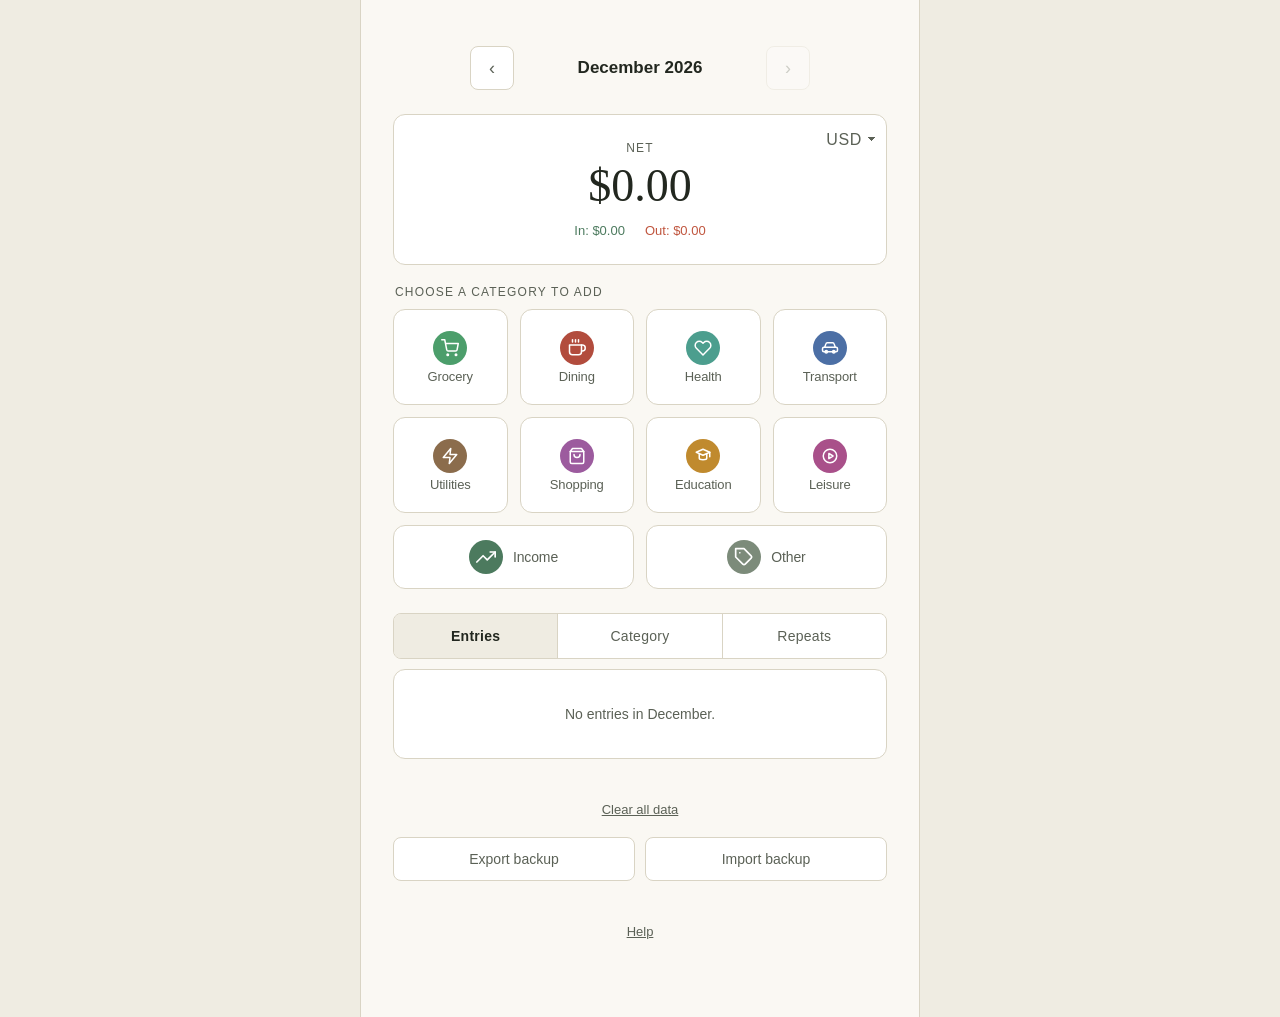
==== commit 5481ef72: "CPM-999 Removed Title" ====
--- a/index.html
+++ b/index.html
@@ -89,36 +89,6 @@
     padding-right: max(20px, env(safe-area-inset-right));
     padding-bottom: calc(48px + env(safe-area-inset-bottom));
   }
-  header {
-    display: flex;
-    align-items: flex-start;
-    justify-content: space-between;
-    margin-bottom: 24px;
-  }
-  header h1 {
-    font-family: Georgia, "Times New Roman", serif;
-    font-weight: 400;
-    font-size: 24px;
-    margin: 0;
-  }
-  /* Ghost icon button, matching .calc-cancel's minimal chrome — the hit
-     area is a full 44pt square, pulled back with negative margin so the
-     visible glyph aligns with the title rather than the header edge. */
-  .help-btn {
-    flex-shrink: 0;
-    width: 44px;
-    height: 44px;
-    margin: -10px -10px 0 0;
-    padding: 0;
-    border: none;
-    background: none;
-    color: var(--ink-soft);
-    display: flex;
-    align-items: center;
-    justify-content: center;
-    cursor: pointer;
-  }
-  .help-btn svg { width: 22px; height: 22px; }
   /* A set-once preference, so it reads as quiet text — but keeps a full
      44pt hit area via padding rather than visible bulk. */
   #currencySelect {
@@ -1661,7 +1631,8 @@
     .month-arrow[disabled]:hover { background: var(--card); }
     .month-label.actionable:hover { background: var(--hairline); }
     .tab-btn:not(.active):hover { background: var(--hairline); }
-    .reset-link:hover { color: var(--expense); }
+    #resetBtn:hover { color: var(--expense); }
+    .help-link:hover { color: var(--ink); }
     .calc-cancel:hover { color: var(--ink); }
     .calc-key:hover { background: var(--hairline); }
     .calc-add-btn:hover { opacity: 0.88; }
@@ -1707,8 +1678,6 @@
       border-right: 1px solid var(--hairline);
       padding: 40px 32px 64px;
     }
-    header { margin-bottom: 28px; }
-    header h1 { font-size: 28px; }
     .balance-amount { font-size: 46px; }
     .tile-grid { gap: 12px; }
     .tile { min-height: 96px; }
@@ -1827,20 +1796,6 @@
 </head>
 <body>
 <div class="wrap">
-  <header>
-    <div class="titles">
-      <h1>Ledger</h1>
-    </div>
-    <button type="button" class="help-btn" id="helpBtn" aria-label="Help">
-      <svg viewBox="0 0 24 24" fill="none" stroke="currentColor" stroke-width="1.8"
-           stroke-linecap="round" stroke-linejoin="round" aria-hidden="true">
-        <circle cx="12" cy="12" r="10"></circle>
-        <path d="M9.09 9a3 3 0 0 1 5.83 1c0 2-3 3-3 3"></path>
-        <line x1="12" y1="17" x2="12.01" y2="17"></line>
-      </svg>
-    </button>
-  </header>
-
   <div class="month-nav">
     <div class="month-nav-inner">
       <button type="button" class="month-arrow" id="monthPrev" aria-label="Previous month">‹</button>
@@ -1889,6 +1844,7 @@
     <button type="button" class="backup-btn" id="importBtn">Import backup</button>
     <input type="file" id="importFile" accept="application/json" style="display:none;">
   </div>
+  <button type="button" class="reset-link help-link" id="helpBtn">Help</button>
 </div>
 
 <div class="calc-overlay" id="calcOverlay" role="dialog" aria-modal="true" aria-label="Add entry">
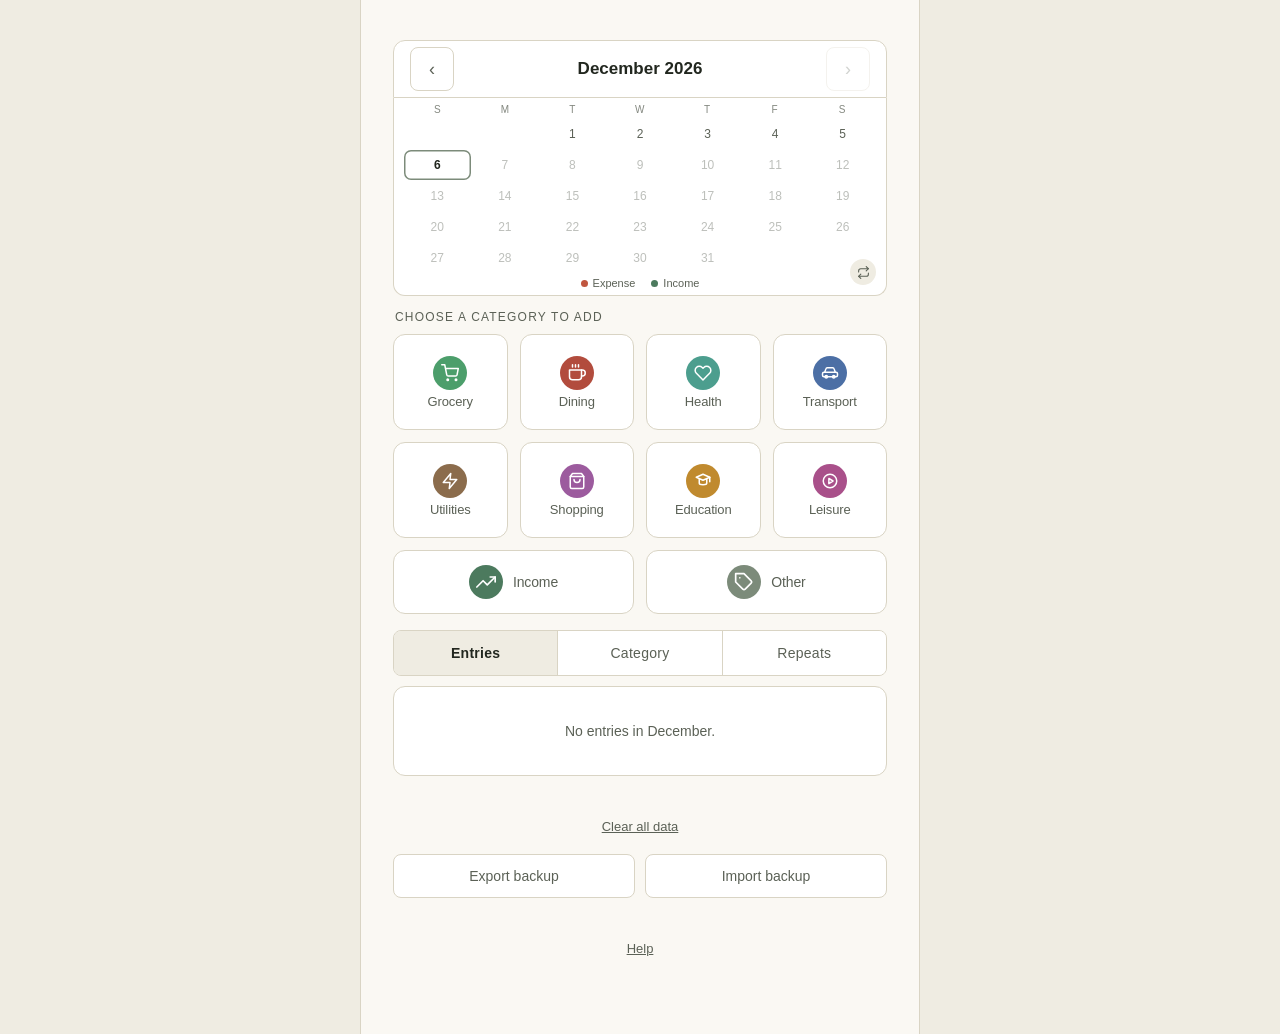
==== commit 89fcdec8: "CPM-999 Added Calendar" ====
--- a/index.html
+++ b/index.html
@@ -67,7 +67,7 @@
   }
   /* Interactive elements: kill the 350ms double-tap delay, the long-press
      callout menu, and accidental text selection on rapid taps. */
-  button, select, .tile, .tab-btn {
+  button, select, .tile, .tab-btn, .flip-zone {
     touch-action: manipulation;
     -webkit-user-select: none;
     user-select: none;
@@ -94,7 +94,7 @@
   #currencySelect {
     position: absolute;
     top: 2px;
-    right: 2px;
+    left: 2px;
     height: 44px;
     padding: 0 22px 0 8px;
     border: none;
@@ -114,15 +114,141 @@
     background-repeat: no-repeat;
   }
 
-  .balance-card {
+  /* The card defaults to a calendar (see .cal-* below) and flips to this
+     Net/In/Out summary on tap — see .balance-flip / .flip-zone. */
+  .balance-flip {
     position: relative;
     background: var(--card);
     border: 1px solid var(--hairline);
-    border-radius: 12px;
+    border-top: none;
+    border-radius: 0 0 12px 12px;
+    overflow: hidden;
+    margin-bottom: 14px;
+    perspective: 1200px;
+  }
+  /* Not a <button>: the summary face holds a real <select>, and nesting
+     interactive controls inside a button is invalid HTML with unreliable
+     focus/click behavior across browsers. role="button" plus the keydown
+     handler in the script restore native-button keyboard behavior. */
+  .flip-zone {
+    position: relative;
+    display: block;
+    width: 100%;
+    cursor: pointer;
+  }
+  .flip-inner {
+    position: relative;
+    transform-style: preserve-3d;
+    transition: transform 0.5s cubic-bezier(0.4, 0.15, 0.15, 1);
+  }
+  .flip-zone.flipped .flip-inner { transform: rotateY(180deg); }
+  /* Front face is normal flow, so its content (a calendar of varying row
+     count) sets the card's height; the back face is an absolute overlay
+     that inherits that same height automatically. */
+  .face {
+    backface-visibility: hidden;
+    -webkit-backface-visibility: hidden;
+  }
+  .face.front { pointer-events: auto; }
+  .face.back {
+    position: absolute;
+    inset: 0;
+    transform: rotateY(180deg);
+    display: flex;
+    flex-direction: column;
+    align-items: center;
+    justify-content: center;
     padding: 26px 24px;
     text-align: center;
-    margin-bottom: 20px;
-  }
+    pointer-events: none;
+  }
+  .flip-zone.flipped .face.front { pointer-events: none; }
+  .flip-zone.flipped .face.back { pointer-events: auto; }
+  .flip-hint {
+    position: absolute;
+    bottom: 10px;
+    right: 10px;
+    width: 26px;
+    height: 26px;
+    border-radius: 50%;
+    background: var(--shell);
+    color: var(--ink-soft);
+    display: flex;
+    align-items: center;
+    justify-content: center;
+    pointer-events: none;
+  }
+  .flip-hint svg { width: 13px; height: 13px; }
+
+  .cal-dow {
+    display: grid;
+    grid-template-columns: repeat(7, 1fr);
+    padding: 6px 10px 2px;
+  }
+  .cal-dow span {
+    display: block;
+    text-align: center;
+    font-size: 10px;
+    letter-spacing: 0.06em;
+    text-transform: uppercase;
+    color: var(--ink-soft);
+    opacity: 0.75;
+  }
+  .cal-grid {
+    display: grid;
+    grid-template-columns: repeat(7, 1fr);
+    gap: 1px;
+    padding: 2px 10px 4px;
+  }
+  .day {
+    position: relative;
+    min-height: 30px;
+    border-radius: 7px;
+    display: flex;
+    flex-direction: column;
+    align-items: center;
+    justify-content: center;
+    gap: 1px;
+  }
+  .day .n {
+    font-size: 12px;
+    line-height: 1;
+    color: var(--ink-soft);
+    font-variant-numeric: tabular-nums;
+  }
+  .day .a {
+    font-size: 9.5px;
+    line-height: 1;
+    font-weight: 600;
+    font-variant-numeric: tabular-nums;
+  }
+  .day.blank { visibility: hidden; }
+  .day.future .n { opacity: 0.4; }
+  .day.today { box-shadow: inset 0 0 0 1.5px var(--accent); }
+  .day.today .n { color: var(--ink); font-weight: 700; }
+  /* Tint intensity is relative to the month's own numbers (see
+     buildCalendarFace's maxExpAmt), not a fixed dollar amount, so this
+     reads sensibly at any currency or income scale. */
+  .day.t1 { background: color-mix(in srgb, var(--expense) 8%, transparent); }
+  .day.t2 { background: color-mix(in srgb, var(--expense) 16%, transparent); }
+  .day.t3 { background: color-mix(in srgb, var(--expense) 26%, transparent); }
+  .day.inc { background: color-mix(in srgb, var(--income) 16%, transparent); }
+  .day.t1 .a, .day.t2 .a, .day.t3 .a { color: var(--expense); }
+  .day.inc .a { color: var(--income); }
+
+  .cal-legend {
+    display: flex;
+    justify-content: center;
+    gap: 16px;
+    padding: 0 10px 6px;
+    font-size: 11px;
+    color: var(--ink-soft);
+  }
+  .cal-legend span { display: inline-flex; align-items: center; gap: 5px; }
+  .cal-legend i { width: 7px; height: 7px; border-radius: 50%; display: inline-block; }
+  .cal-legend i.exp { background: var(--expense); }
+  .cal-legend i.inc { background: var(--income); }
+
   .balance-label {
     font-size: 12px;
     letter-spacing: 0.1em;
@@ -171,14 +297,14 @@
        min-content width, and the longer labels are wide enough to push the
        last column off-screen rather than letting the track shrink. */
     grid-template-columns: repeat(4, minmax(0, 1fr));
-    gap: 10px;
-    margin-bottom: 24px;
+    gap: 8px;
+    margin-bottom: 16px;
   }
   .tile {
     background: var(--card);
     border: 1px solid var(--hairline);
     border-radius: 12px;
-    min-height: 84px;
+    min-height: 74px;
     padding: 10px 3px 8px;
     display: flex;
     flex-direction: column;
@@ -205,7 +331,7 @@
     grid-column: span 2;
     flex-direction: row;
     justify-content: center;
-    min-height: 58px;
+    min-height: 50px;
     gap: 10px;
     padding: 8px 12px;
   }
@@ -389,29 +515,25 @@
     margin-bottom: 10px;
   }
   /* The month is now the scope for the whole view, so it stays pinned
-     while you scroll rather than scrolling away above the entries.
-     The opaque background has to span the full content column — when this
-     was capped at 340px inside a 350px column, rows scrolled visibly
-     through the ~5px gutter left at each side. The cap now lives on the
-     inner row instead, so the controls keep their original placement. */
+     while you scroll rather than scrolling away above the entries. It reads
+     as the balance card's own header — same surface and border, divided
+     from the calendar/summary below by its own bottom edge — rather than a
+     detached bar, so .balance-flip below drops its top border/radius to
+     keep that seam a single line. */
   .month-nav {
     position: sticky;
     top: 0;
     z-index: 10;
-    margin-left: calc(-1 * max(20px, env(safe-area-inset-left)));
-    margin-right: calc(-1 * max(20px, env(safe-area-inset-right)));
-    margin-bottom: 14px;
-    padding: 6px max(20px, env(safe-area-inset-right)) 10px
-                  max(20px, env(safe-area-inset-left));
-    background: var(--paper);
+    background: var(--card);
+    border: 1px solid var(--hairline);
+    border-radius: 12px 12px 0 0;
+    padding: 6px 16px 6px;
   }
   .month-nav-inner {
     display: flex;
     align-items: center;
     justify-content: center;
     gap: 8px;
-    max-width: 340px;
-    margin: 0 auto;
   }
   .month-label {
     display: inline-flex;
@@ -1630,6 +1752,7 @@
     .month-arrow:hover,
     .month-arrow[disabled]:hover { background: var(--card); }
     .month-label.actionable:hover { background: var(--hairline); }
+    .flip-zone:hover .flip-hint { color: var(--ink); }
     .tab-btn:not(.active):hover { background: var(--hairline); }
     #resetBtn:hover { color: var(--expense); }
     .help-link:hover { color: var(--ink); }
@@ -1685,14 +1808,6 @@
     .tile-label { font-size: 13px; }
     .tile.wide .tile-label { font-size: 14px; }
     .entry-content { min-height: 64px; }
-    /* Bleed has to track .wrap's padding, which is 32px here rather than the
-       20px the mobile rule assumes. */
-    .month-nav {
-      margin-left: -32px;
-      margin-right: -32px;
-      padding-left: 32px;
-      padding-right: 32px;
-    }
   }
 
   /* On a pointer device the full-screen keypad takeover feels wrong;
@@ -1807,13 +1922,29 @@
     </div>
   </div>
 
-  <div class="balance-card">
-    <select id="currencySelect" aria-label="Display currency"></select>
-    <p class="balance-label">Net</p>
-    <p class="balance-amount" id="balanceAmount">$0.00</p>
-    <div class="balance-sub">
-      <span class="in">In: <span id="totalIn">$0.00</span></span>
-      <span class="out">Out: <span id="totalOut">$0.00</span></span>
+  <div class="balance-flip">
+    <div class="flip-zone" id="flipZone" role="button" tabindex="0" aria-label="Flip between calendar and summary">
+      <div class="flip-hint" aria-hidden="true">
+        <svg viewBox="0 0 24 24" fill="none" stroke="currentColor" stroke-width="2"
+             stroke-linecap="round" stroke-linejoin="round">
+          <polyline points="17 1 21 5 17 9"></polyline>
+          <path d="M3 11V9a4 4 0 0 1 4-4h14"></path>
+          <polyline points="7 23 3 19 7 15"></polyline>
+          <path d="M21 13v2a4 4 0 0 1-4 4H3"></path>
+        </svg>
+      </div>
+      <div class="flip-inner">
+        <div class="face front" id="calFace"></div>
+        <div class="face back">
+          <select id="currencySelect" aria-label="Display currency"></select>
+          <p class="balance-label">Net</p>
+          <p class="balance-amount" id="balanceAmount">$0.00</p>
+          <div class="balance-sub">
+            <span class="in">In: <span id="totalIn">$0.00</span></span>
+            <span class="out">Out: <span id="totalOut">$0.00</span></span>
+          </div>
+        </div>
+      </div>
     </div>
   </div>
 
@@ -2098,6 +2229,8 @@
   const monthLabelTextEl = document.getElementById('monthLabelText');
   const monthPrevEl = document.getElementById('monthPrev');
   const monthNextEl = document.getElementById('monthNext');
+  const flipZoneEl = document.getElementById('flipZone');
+  const calFaceEl = document.getElementById('calFace');
   const tileGridEl = document.getElementById('tileGrid');
   const currencySelectEl = document.getElementById('currencySelect');
   const resetBtn = document.getElementById('resetBtn');
@@ -2491,6 +2624,14 @@
       return '$' + n.toFixed(2);
     }
   }
+  // Calendar day cells have no room for a currency symbol or cents, so large
+  // amounts get rounded to one decimal and a k/M suffix instead of wrapping.
+  function compactAmt(n) {
+    const abs = Math.round(Math.abs(n));
+    if (abs >= 1000000) return String(Math.round(abs / 100000) / 10) + 'M';
+    if (abs >= 1000) return String(Math.round(abs / 100) / 10) + 'k';
+    return String(abs);
+  }
   function formatDate(dateStr) {
     const d = new Date(dateStr + 'T00:00:00');
     return d.toLocaleDateString(undefined, { month: 'short', day: 'numeric' });
@@ -2885,6 +3026,18 @@
   }
   helpBtn.addEventListener('click', openHelp);
   helpClose.addEventListener('click', closeHelp);
+
+  // flipZone is a div (not a button) because the summary face holds a real
+  // <select> — nesting interactive controls inside a <button> is invalid and
+  // unreliable across browsers. role="button" + this keydown handler restore
+  // the same keyboard behavior a native button would give for free.
+  function toggleFlip() { flipZoneEl.classList.toggle('flipped'); }
+  flipZoneEl.addEventListener('click', toggleFlip);
+  flipZoneEl.addEventListener('keydown', (e) => {
+    if (e.key === 'Enter' || e.key === ' ') { e.preventDefault(); toggleFlip(); }
+  });
+  // Selecting a currency shouldn't also flip the card back to the calendar.
+  currencySelectEl.addEventListener('click', (e) => e.stopPropagation());
   // Desktop-only backdrop: clicking outside the sheet dismisses it, same as
   // the calculator overlay's desktop treatment.
   helpOverlay.addEventListener('click', (e) => {
@@ -4151,6 +4304,110 @@
     showSheet();
   }
 
+  /* Calendar face of the balance card: one cell per day of viewMonth, tinted
+     by that day's net direction. Tint intensity is scaled to the month's own
+     largest single-day expense rather than a fixed dollar amount, so the
+     heatmap reads sensibly regardless of currency or how big the numbers
+     run — the same reason day amounts go through compactAmt(). */
+  function buildCalendarFace(entries) {
+    const y = viewMonth.getFullYear();
+    const m = viewMonth.getMonth();
+    const numDays = daysInMonth(y, m);
+    const firstDow = new Date(y, m, 1).getDay();
+
+    const isCurrentMonth = viewMonth.getTime() === currentMonthStart().getTime();
+    const isFutureMonth = viewMonth.getTime() > currentMonthStart().getTime();
+    const todayDate = new Date().getDate();
+
+    const totals = {};
+    entries.forEach(e => {
+      const day = Number((e.date || '').slice(8, 10));
+      if (!day) return;
+      if (!totals[day]) totals[day] = { in: 0, out: 0 };
+      if (e.type === 'income') totals[day].in += e.amount; else totals[day].out += e.amount;
+    });
+
+    // Reduce each day to a single signed figure: pure income, pure expense,
+    // or (rare) the net of both, colored by whichever direction won.
+    const dayInfo = {};
+    let maxExpAmt = 0;
+    for (let day = 1; day <= numDays; day++) {
+      const t = totals[day];
+      if (!t || (t.in === 0 && t.out === 0)) continue;
+      const net = t.in - t.out;
+      if (t.out === 0) {
+        dayInfo[day] = { type: 'inc', amt: t.in };
+      } else if (t.in === 0) {
+        dayInfo[day] = { type: 'exp', amt: t.out };
+        maxExpAmt = Math.max(maxExpAmt, t.out);
+      } else if (net >= 0) {
+        dayInfo[day] = { type: 'inc', amt: net };
+      } else {
+        dayInfo[day] = { type: 'exp', amt: -net };
+        maxExpAmt = Math.max(maxExpAmt, -net);
+      }
+    }
+    function tierFor(amt) {
+      if (maxExpAmt <= 0) return 't1';
+      const ratio = amt / maxExpAmt;
+      if (ratio >= 0.66) return 't3';
+      if (ratio >= 0.33) return 't2';
+      return 't1';
+    }
+
+    calFaceEl.innerHTML = '';
+
+    const dow = document.createElement('div');
+    dow.className = 'cal-dow';
+    ['S', 'M', 'T', 'W', 'T', 'F', 'S'].forEach(l => {
+      const span = document.createElement('span');
+      span.textContent = l;
+      dow.appendChild(span);
+    });
+
+    const grid = document.createElement('div');
+    grid.className = 'cal-grid';
+    const trailing = (7 - ((firstDow + numDays) % 7)) % 7;
+
+    for (let i = 0; i < firstDow; i++) {
+      const blank = document.createElement('div');
+      blank.className = 'day blank';
+      grid.appendChild(blank);
+    }
+    for (let day = 1; day <= numDays; day++) {
+      const isFuture = isFutureMonth || (isCurrentMonth && day > todayDate);
+      const isToday = isCurrentMonth && day === todayDate;
+      const classes = ['day'];
+      if (isFuture) classes.push('future');
+      if (isToday) classes.push('today');
+
+      let amtHtml = '';
+      const info = dayInfo[day];
+      if (info) {
+        classes.push(info.type === 'inc' ? 'inc' : tierFor(info.amt));
+        amtHtml = '<span class="a">' + (info.type === 'inc' ? '+' : '') + compactAmt(info.amt) + '</span>';
+      }
+
+      const cell = document.createElement('div');
+      cell.className = classes.join(' ');
+      cell.innerHTML = '<span class="n">' + day + '</span>' + amtHtml;
+      grid.appendChild(cell);
+    }
+    for (let i = 0; i < trailing; i++) {
+      const blank = document.createElement('div');
+      blank.className = 'day blank';
+      grid.appendChild(blank);
+    }
+
+    const legend = document.createElement('div');
+    legend.className = 'cal-legend';
+    legend.innerHTML = '<span><i class="exp"></i>Expense</span><span><i class="inc"></i>Income</span>';
+
+    calFaceEl.appendChild(dow);
+    calFaceEl.appendChild(grid);
+    calFaceEl.appendChild(legend);
+  }
+
   function render() {
     const entries = loadEntries();
 
@@ -4181,6 +4438,7 @@
     balanceAmountEl.classList.toggle('negative', net < 0);
     totalInEl.textContent = formatMoney(monthIn);
     totalOutEl.textContent = formatMoney(monthOut);
+    buildCalendarFace(visible);
 
     if (visible.length === 0) {
       emptyStateEl.textContent = `No entries in ${monthName}.`;
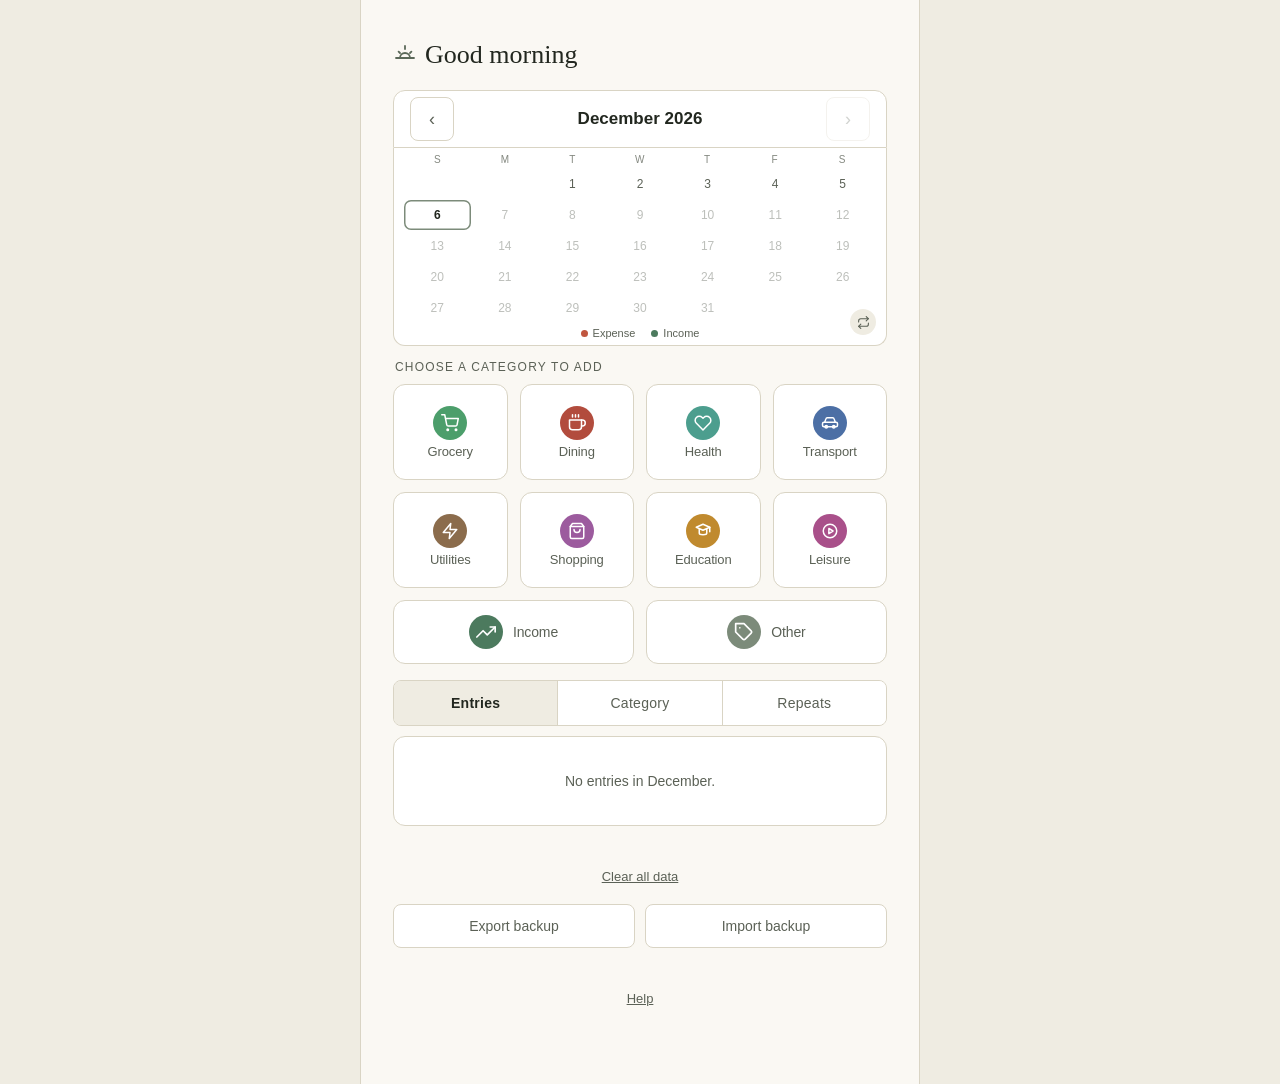
==== commit 25e6cba3: "CPM-999 Added Greeting" ====
--- a/index.html
+++ b/index.html
@@ -89,6 +89,24 @@
     padding-right: max(20px, env(safe-area-inset-right));
     padding-bottom: calc(48px + env(safe-area-inset-bottom));
   }
+  /* Stands in for the old page title — this is the app's only header now,
+     so it gets real weight rather than reading as a stray caption. */
+  .greeting {
+    display: flex;
+    align-items: center;
+    gap: 8px;
+    font-family: Georgia, "Times New Roman", serif;
+    font-weight: 400;
+    font-size: 26px;
+    color: var(--ink);
+    margin: 0 0 20px;
+  }
+  .greeting-icon {
+    display: flex;
+    flex-shrink: 0;
+    color: var(--accent-text);
+  }
+  .greeting-icon svg { width: 24px; height: 24px; }
   /* A set-once preference, so it reads as quiet text — but keeps a full
      44pt hit area via padding rather than visible bulk. */
   #currencySelect {
@@ -1911,6 +1929,10 @@
 </head>
 <body>
 <div class="wrap">
+  <p class="greeting">
+    <span class="greeting-icon" id="greetingIcon" aria-hidden="true"></span>
+    <span id="greetingLabel"></span>
+  </p>
   <div class="month-nav">
     <div class="month-nav-inner">
       <button type="button" class="month-arrow" id="monthPrev" aria-label="Previous month">‹</button>
@@ -2225,6 +2247,8 @@
   const dueCountEl = document.getElementById('dueCount');
   const swipeHintEl = document.getElementById('swipeHint');
   const tabButtons = document.querySelectorAll('.tab-btn');
+  const greetingIconEl = document.getElementById('greetingIcon');
+  const greetingLabelEl = document.getElementById('greetingLabel');
   const monthLabelEl = document.getElementById('monthLabel');
   const monthLabelTextEl = document.getElementById('monthLabelText');
   const monthPrevEl = document.getElementById('monthPrev');
@@ -3126,6 +3150,28 @@
   function todayStr() {
     return toDateInputValue(new Date());
   }
+  // Set once on load rather than in render() — it's a function of the clock,
+  // not the data, and doesn't need to redraw every time entries change.
+  function greetingState() {
+    const h = new Date().getHours();
+    if (h < 5) return 'evening';
+    if (h < 12) return 'morning';
+    if (h < 17) return 'afternoon';
+    return 'evening';
+  }
+  const GREETING_LABELS = {
+    morning: 'Good morning',
+    afternoon: 'Good afternoon',
+    evening: 'Good evening'
+  };
+  // Same line weight and stroke as the rest of the app's icons (see
+  // iconSvg/uiIcon) — sunrise, sun, and crescent moon for the three bands
+  // greetingState() buckets the clock into.
+  const GREETING_ICONS = {
+    morning: '<svg viewBox="0 0 24 24" fill="none" stroke="currentColor" stroke-width="1.8" stroke-linecap="round" stroke-linejoin="round"><path d="M12 3v3"/><path d="M5.6 8.6l1.4 1.4"/><path d="M18.4 8.6l-1.4 1.4"/><path d="M3 15h18"/><path d="M7 15a5 5 0 0 1 10 0"/></svg>',
+    afternoon: '<svg viewBox="0 0 24 24" fill="none" stroke="currentColor" stroke-width="1.8" stroke-linecap="round" stroke-linejoin="round"><circle cx="12" cy="12" r="4.5"/><path d="M12 2.5v2.5"/><path d="M12 19v2.5"/><path d="M4.5 4.5l1.8 1.8"/><path d="M17.7 17.7l1.8 1.8"/><path d="M2.5 12h2.5"/><path d="M19 12h2.5"/><path d="M4.5 19.5l1.8-1.8"/><path d="M17.7 6.3l1.8-1.8"/></svg>',
+    evening: '<svg viewBox="0 0 24 24" fill="none" stroke="currentColor" stroke-width="1.8" stroke-linecap="round" stroke-linejoin="round"><path d="M20.5 14.5A8.5 8.5 0 1 1 9.5 3.5a7 7 0 0 0 11 11z"/></svg>'
+  };
   function toDateInputValue(d) {
     const y = d.getFullYear();
     const m = String(d.getMonth() + 1).padStart(2, '0');
@@ -4580,6 +4626,9 @@
     reader.readAsText(file);
   });
 
+  const greeting = greetingState();
+  greetingLabelEl.textContent = GREETING_LABELS[greeting];
+  greetingIconEl.innerHTML = GREETING_ICONS[greeting];
   initCurrencySelect();
   initCatSelect();
   initTiles();
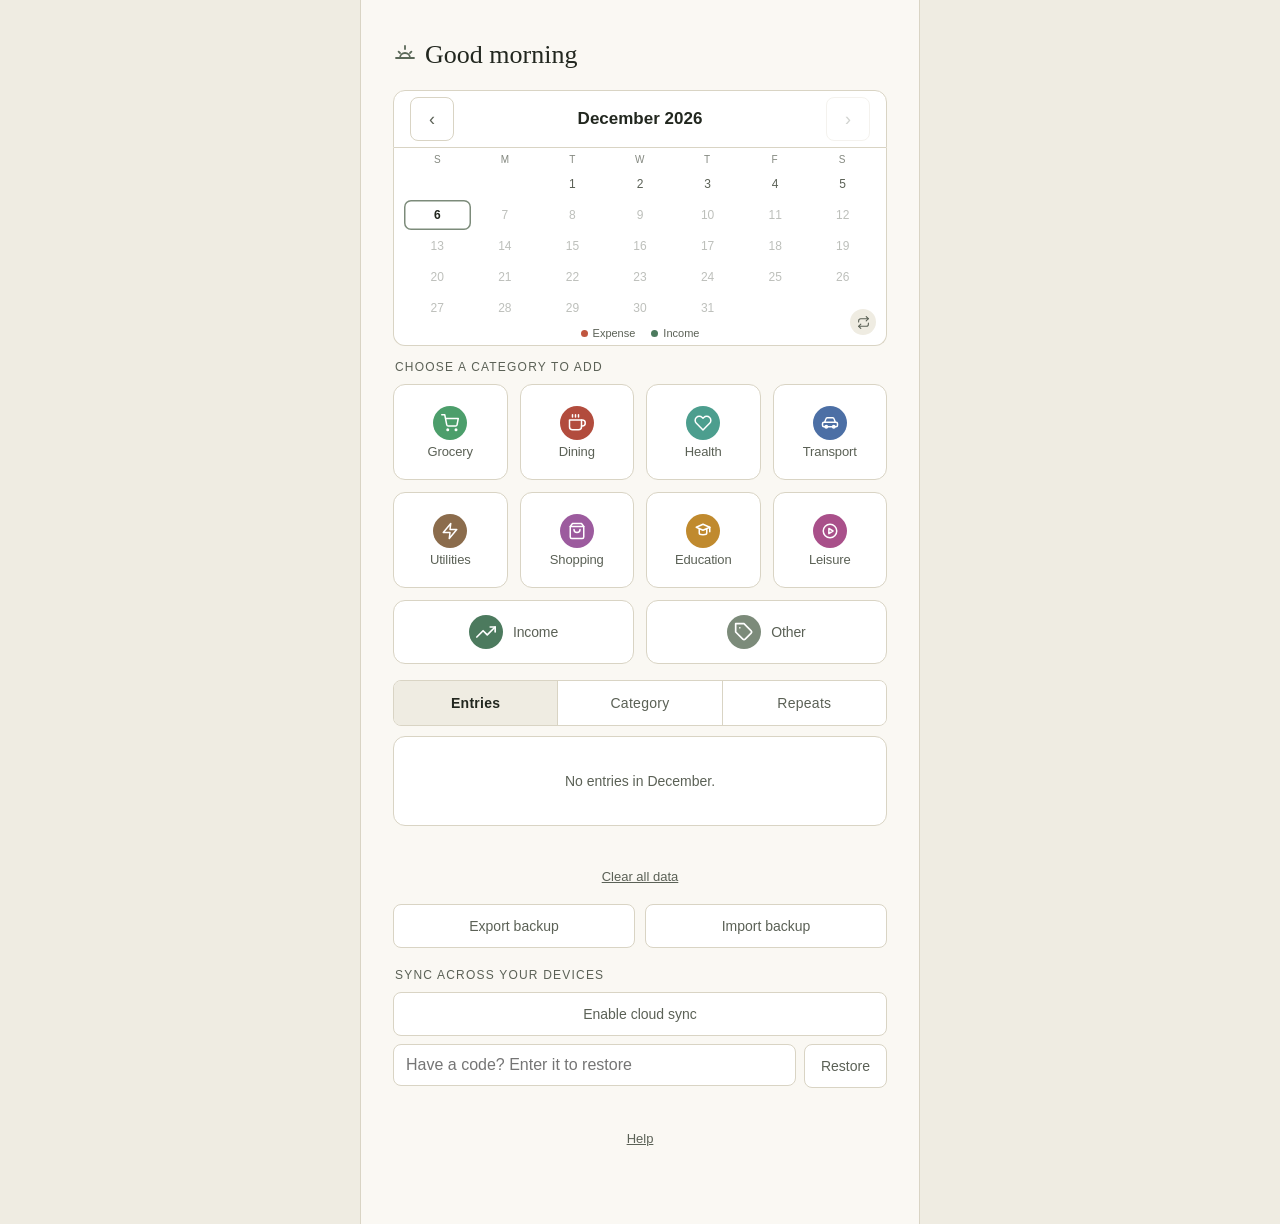
==== commit 0142ede8: "CPM-999 Added synch feature" ====
--- a/index.html
+++ b/index.html
@@ -531,6 +531,9 @@
     border-radius: 8px;
     overflow: hidden;
     margin-bottom: 10px;
+    /* Offsets scrollIntoView so the tab row lands clear of the sticky
+       month-nav (~58px) instead of tucked underneath it. */
+    scroll-margin-top: 74px;
   }
   /* The month is now the scope for the whole view, so it stays pinned
      while you scroll rather than scrolling away above the entries. It reads
@@ -797,6 +800,60 @@
     font-family: inherit;
   }
   .backup-btn:active { background: var(--hairline); }
+  .backup-btn.full { width: 100%; }
+
+  /* No accounts — a self-chosen code is the only key, so restoring after a
+     wipe means either the URL (see setSyncCode's location.hash) or this
+     panel survived, which is why the hint below tells people to bookmark
+     the page rather than just trust local storage. */
+  .sync-block { margin-top: 20px; }
+  .sync-restore-row {
+    display: flex;
+    gap: 8px;
+    margin-top: 8px;
+  }
+  .sync-restore-row .note-input { flex: 1; }
+  .sync-restore-row .backup-btn {
+    flex: 0 0 auto;
+    padding: 0 16px;
+  }
+  .sync-code-row {
+    display: flex;
+    align-items: center;
+    gap: 8px;
+  }
+  .sync-code-row code {
+    flex: 1;
+    min-width: 0;
+    min-height: 44px;
+    display: flex;
+    align-items: center;
+    padding: 0 12px;
+    border: 1px solid var(--hairline);
+    border-radius: 8px;
+    background: var(--shell);
+    color: var(--ink);
+    font-size: 14px;
+    overflow-x: auto;
+    white-space: nowrap;
+  }
+  .sync-code-row .backup-btn {
+    flex: 0 0 auto;
+    padding: 0 16px;
+  }
+  .sync-hint {
+    font-size: 12.5px;
+    line-height: 1.5;
+    color: var(--ink-soft);
+    margin: 10px 0 0;
+  }
+  .sync-status {
+    font-size: 12px;
+    color: var(--ink-soft);
+    text-align: center;
+    margin: 8px 0 0;
+    min-height: 16px;
+  }
 
   /* Calculator overlay.
      Presented as a sheet that slides up, the way every native iOS modal
@@ -1997,6 +2054,33 @@
     <button type="button" class="backup-btn" id="importBtn">Import backup</button>
     <input type="file" id="importFile" accept="application/json" style="display:none;">
   </div>
+
+  <div class="sync-block">
+    <p class="section-label">Sync across your devices</p>
+    <div id="syncOff">
+      <button type="button" class="backup-btn full" id="enableSyncBtn">Enable cloud sync</button>
+      <div class="sync-restore-row">
+        <input type="text" id="syncCodeInput" class="note-input" placeholder="Have a code? Enter it to restore"
+               autocapitalize="off" autocorrect="off" spellcheck="false">
+        <button type="button" class="backup-btn" id="restoreSyncBtn">Restore</button>
+      </div>
+    </div>
+    <div id="syncOn" hidden>
+      <div class="sync-code-row">
+        <code id="syncCodeDisplay"></code>
+        <button type="button" class="backup-btn" id="copySyncCodeBtn">Copy</button>
+      </div>
+      <p class="sync-hint">This code is how you get your data back if this device's storage is
+        ever cleared — bookmark this page or add it to your home screen now, so the code isn't
+        lost along with it.</p>
+      <div class="backup-row">
+        <button type="button" class="backup-btn" id="syncNowBtn">Sync now</button>
+        <button type="button" class="backup-btn" id="disableSyncBtn">Turn off</button>
+      </div>
+      <p class="sync-status" id="syncStatus" aria-live="polite"></p>
+    </div>
+  </div>
+
   <button type="button" class="reset-link help-link" id="helpBtn">Help</button>
 </div>
 
@@ -2138,6 +2222,7 @@
   const STORAGE_KEY = 'ledger_entries_v2';
   const CURRENCY_KEY = 'ledger_currency_v1';
   const REPEATS_KEY = 'ledger_repeats_v1';
+  const SYNC_CODE_KEY = 'ledger_sync_code_v1';
 
   const memoryStore = {};
   const safeStorage = (function () {
@@ -2261,6 +2346,16 @@
   const exportBtn = document.getElementById('exportBtn');
   const importBtn = document.getElementById('importBtn');
   const importFile = document.getElementById('importFile');
+  const syncOffEl = document.getElementById('syncOff');
+  const syncOnEl = document.getElementById('syncOn');
+  const syncCodeInputEl = document.getElementById('syncCodeInput');
+  const syncCodeDisplayEl = document.getElementById('syncCodeDisplay');
+  const syncStatusEl = document.getElementById('syncStatus');
+  const enableSyncBtn = document.getElementById('enableSyncBtn');
+  const restoreSyncBtn = document.getElementById('restoreSyncBtn');
+  const copySyncCodeBtn = document.getElementById('copySyncCodeBtn');
+  const syncNowBtn = document.getElementById('syncNowBtn');
+  const disableSyncBtn = document.getElementById('disableSyncBtn');
   const helpBtn = document.getElementById('helpBtn');
   const helpOverlay = document.getElementById('helpOverlay');
   const helpClose = document.getElementById('helpClose');
@@ -2366,6 +2461,7 @@
       safeStorage.setItem(STORAGE_KEY, JSON.stringify(entries));
       entriesCache = entries;
       maxMonthCache = null;
+      schedulePush();
       return true;
     } catch (e) {
       // Quota errors were swallowed here, so a failed write looked like a
@@ -2411,6 +2507,7 @@
     try {
       safeStorage.setItem(REPEATS_KEY, JSON.stringify(list));
       repeatsCache = list;
+      schedulePush();
       return true;
     } catch (e) {
       // Same contract as saveEntries: never let a failed write look like a
@@ -2640,7 +2737,181 @@
   }
   function setCurrency(code) {
     try { safeStorage.setItem(CURRENCY_KEY, code); } catch (e) {}
-  }
+    schedulePush();
+  }
+
+  /* ---- Cloud sync -------------------------------------------------------
+     No accounts: a self-chosen code is the whole trust model, same as a
+     Google Docs link — whoever holds it can read or overwrite that ledger.
+     That's fine for one person's own devices, which is what this is for.
+
+     The code is kept in both localStorage AND the URL hash. localStorage
+     alone isn't enough — it's exactly what a "storage cleared" wipe takes
+     with it — so the hash is the real recovery path: bookmark the page (or
+     add it to the home screen) once sync is on, and the code survives a
+     wipe even though nothing else does. */
+  const SYNC_WORDS = ['amber', 'birch', 'cedar', 'delta', 'ember', 'flint', 'grove', 'haven',
+    'ivory', 'jasper', 'koala', 'lumen', 'maple', 'nomad', 'otter', 'pilot', 'quartz', 'raven',
+    'swift', 'terra'];
+
+  function randomSyncCode() {
+    const word = SYNC_WORDS[Math.floor(Math.random() * SYNC_WORDS.length)];
+    const digits = Math.floor(1000 + Math.random() * 9000);
+    const tail = Math.random().toString(36).slice(2, 6);
+    return `${word}-${digits}-${tail}`;
+  }
+
+  function getSyncCode() {
+    const fromHash = new URLSearchParams(location.hash.slice(1)).get('sync');
+    if (fromHash) {
+      try { safeStorage.setItem(SYNC_CODE_KEY, fromHash); } catch (e) {}
+      return fromHash;
+    }
+    try { return safeStorage.getItem(SYNC_CODE_KEY); } catch (e) { return null; }
+  }
+
+  function setSyncCode(code) {
+    try { safeStorage.setItem(SYNC_CODE_KEY, code); } catch (e) {}
+    const params = new URLSearchParams(location.hash.slice(1));
+    params.set('sync', code);
+    history.replaceState(null, '', '#' + params.toString());
+  }
+
+  function clearSyncCode() {
+    try { safeStorage.removeItem(SYNC_CODE_KEY); } catch (e) {}
+    history.replaceState(null, '', location.pathname + location.search);
+  }
+
+  function syncPayload() {
+    return {
+      updatedAt: new Date().toISOString(),
+      currency: getCurrency(),
+      entries: loadEntries(),
+      repeats: loadRepeats()
+    };
+  }
+
+  function applyCloudPayload(data) {
+    saveEntries(Array.isArray(data.entries) ? data.entries : []);
+    saveRepeats(Array.isArray(data.repeats) ? data.repeats : []);
+    if (data.currency) setCurrency(data.currency);
+    currencySelectEl.value = getCurrency();
+    render();
+  }
+
+  function setSyncStatus(msg) {
+    if (syncStatusEl) syncStatusEl.textContent = msg;
+  }
+
+  async function pushToCloud(code) {
+    try {
+      const res = await fetch(`/api/sync/${encodeURIComponent(code)}`, {
+        method: 'PUT',
+        headers: { 'content-type': 'application/json' },
+        body: JSON.stringify(syncPayload())
+      });
+      setSyncStatus(res.ok ? 'Synced just now' : 'Sync failed — will retry on next change');
+    } catch (e) {
+      setSyncStatus('Offline — will retry on next change');
+    }
+  }
+
+  async function pullFromCloud(code) {
+    const res = await fetch(`/api/sync/${encodeURIComponent(code)}`);
+    if (!res.ok) throw new Error('Sync request failed');
+    return res.json();
+  }
+
+  // Coalesces bursts of edits (e.g. typing a memo) into one push rather than
+  // one per keystroke-triggered save.
+  let pushTimer = null;
+  function schedulePush() {
+    const code = getSyncCode();
+    if (!code) return;
+    clearTimeout(pushTimer);
+    pushTimer = setTimeout(() => pushToCloud(code), 1500);
+  }
+
+  function refreshSyncUI() {
+    const code = getSyncCode();
+    syncOffEl.hidden = !!code;
+    syncOnEl.hidden = !code;
+    if (code) syncCodeDisplayEl.textContent = code;
+  }
+
+  enableSyncBtn.addEventListener('click', async () => {
+    const code = randomSyncCode();
+    setSyncCode(code);
+    refreshSyncUI();
+    setSyncStatus('Syncing…');
+    await pushToCloud(code);
+  });
+
+  restoreSyncBtn.addEventListener('click', async () => {
+    const code = syncCodeInputEl.value.trim().toLowerCase();
+    if (!code) return;
+    restoreSyncBtn.disabled = true;
+    try {
+      const cloud = await pullFromCloud(code);
+      if (!cloud) { alert('No data found for that code yet.'); return; }
+      if ((loadEntries().length || loadRepeats().length) &&
+          !confirm('This replaces your current entries with the ones stored under that code. Continue?')) {
+        return;
+      }
+      setSyncCode(code);
+      applyCloudPayload(cloud);
+      refreshSyncUI();
+      showToast(`Restored ${cloud.entries.length} entries from cloud`);
+    } catch (e) {
+      alert('Could not reach the sync server. Check your connection and try again.');
+    } finally {
+      syncCodeInputEl.value = '';
+      restoreSyncBtn.disabled = false;
+    }
+  });
+
+  copySyncCodeBtn.addEventListener('click', async () => {
+    const code = getSyncCode();
+    try {
+      await navigator.clipboard.writeText(code);
+      setSyncStatus('Code copied');
+    } catch (e) {
+      setSyncStatus('Could not copy — select the code above manually');
+    }
+  });
+
+  syncNowBtn.addEventListener('click', async () => {
+    const code = getSyncCode();
+    if (!code) return;
+    setSyncStatus('Syncing…');
+    await pushToCloud(code);
+  });
+
+  disableSyncBtn.addEventListener('click', () => {
+    if (!confirm('Turn off sync on this device? Your data stays saved under this code — ' +
+                  'entering the code again (here or on another device) restores it.')) return;
+    clearSyncCode();
+    refreshSyncUI();
+  });
+
+  // Only pulls when this device is empty — e.g. a fresh install, or local
+  // storage was just cleared — so it can never silently overwrite entries
+  // already sitting on the device with an older cloud snapshot.
+  async function restoreFromCloudIfEmpty() {
+    const code = getSyncCode();
+    if (!code) return;
+    if (loadEntries().length || loadRepeats().length) return;
+    try {
+      const cloud = await pullFromCloud(code);
+      if (cloud && ((cloud.entries && cloud.entries.length) || (cloud.repeats && cloud.repeats.length))) {
+        applyCloudPayload(cloud);
+        showToast(`Restored ${cloud.entries.length} entries from cloud`);
+      }
+    } catch (e) {
+      // Offline or nothing stored yet — the app just stays local-only for now.
+    }
+  }
+
   function formatMoney(n) {
     try {
       return new Intl.NumberFormat(undefined, { style: 'currency', currency: getCurrency() }).format(n);
@@ -3313,8 +3584,18 @@
     }
     return 'entries';
   }
+  // Tapping a tab is a request to see that list now, so it scrolls itself
+  // clear of the calendar/category tiles above rather than leaving the user
+  // to scroll past them by hand.
+  function scrollToTabs() {
+    const reduceMotion = window.matchMedia('(prefers-reduced-motion: reduce)').matches;
+    document.querySelector('.tab-row').scrollIntoView({ behavior: reduceMotion ? 'auto' : 'smooth', block: 'start' });
+  }
   tabButtons.forEach(btn => {
-    btn.addEventListener('click', () => activateTab(btn.dataset.tab));
+    btn.addEventListener('click', () => {
+      activateTab(btn.dataset.tab);
+      scrollToTabs();
+    });
   });
 
   /* Which category's entries are showing. Kept outside the render so the
@@ -4635,6 +4916,8 @@
   initKeypad();
   updateMonthLabel();
   render();
+  refreshSyncUI();
+  restoreFromCloudIfEmpty();
 </script>
 </body>
 </html>
